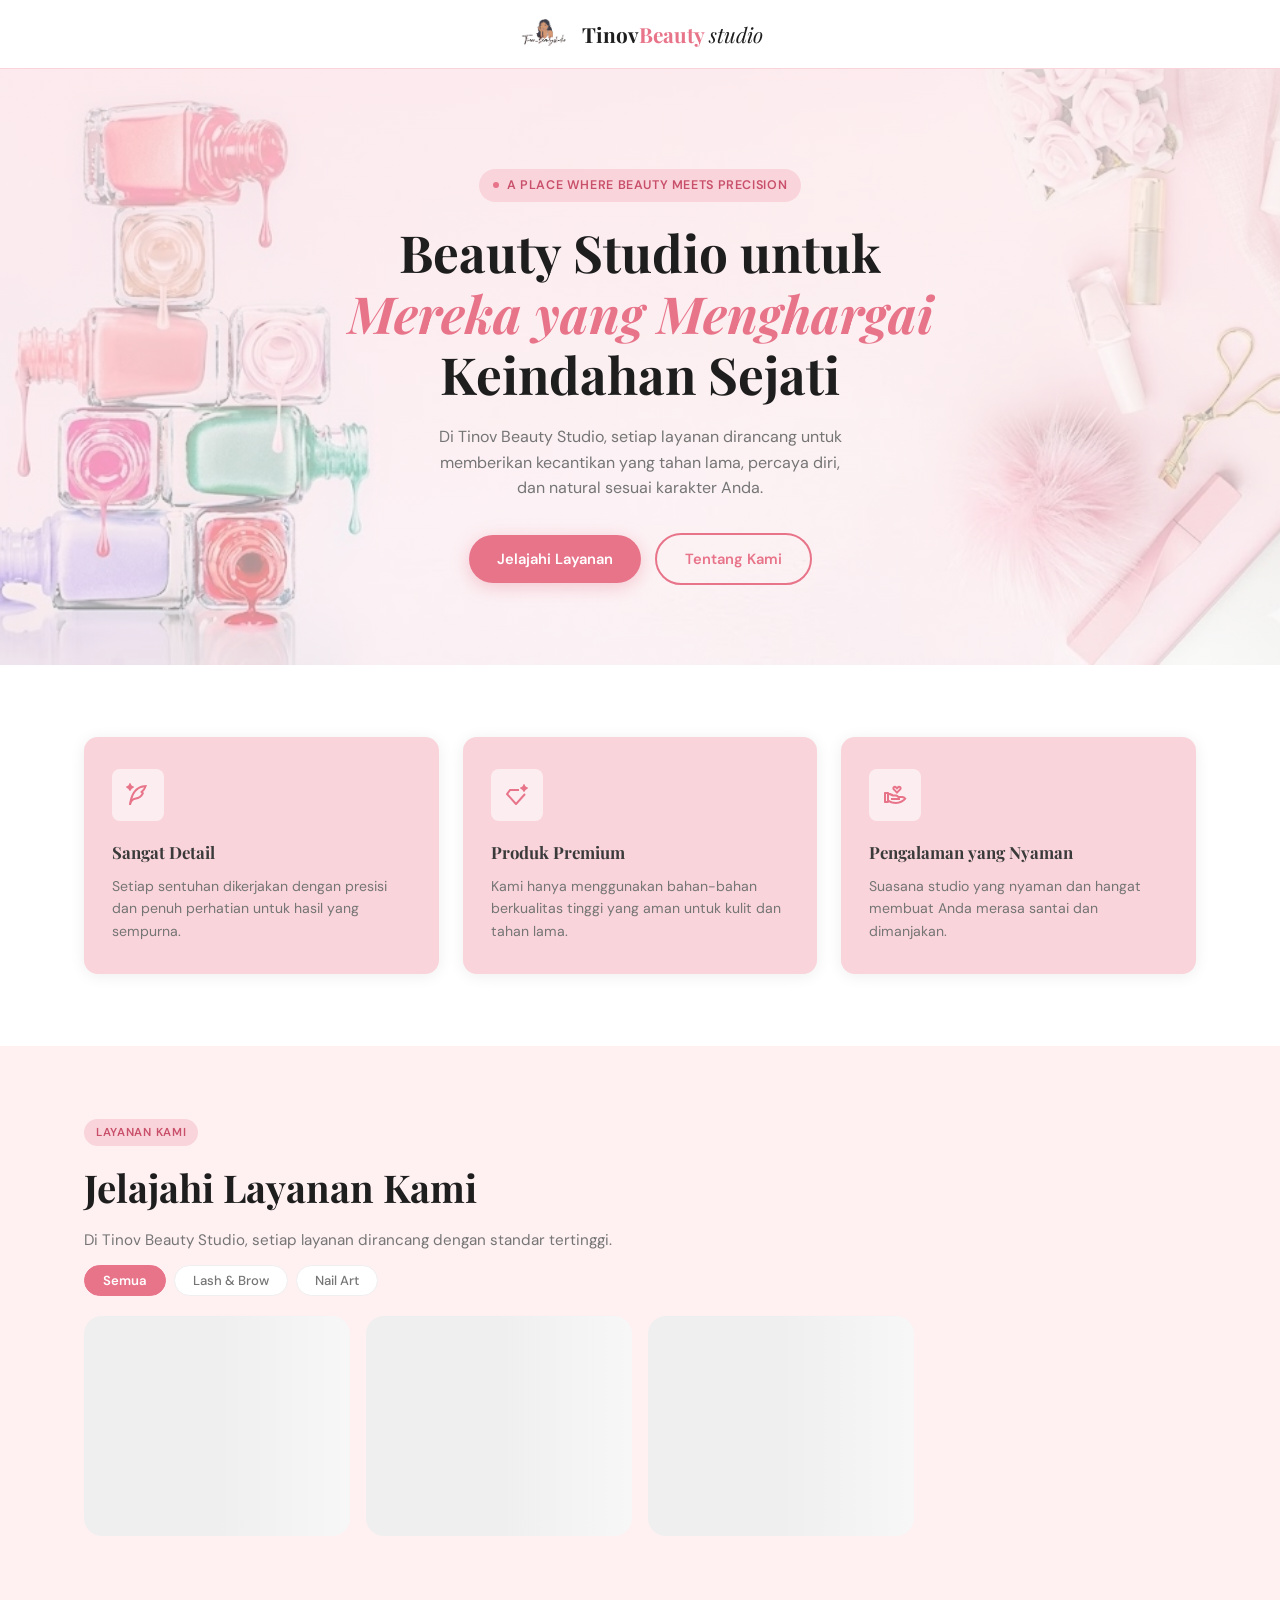
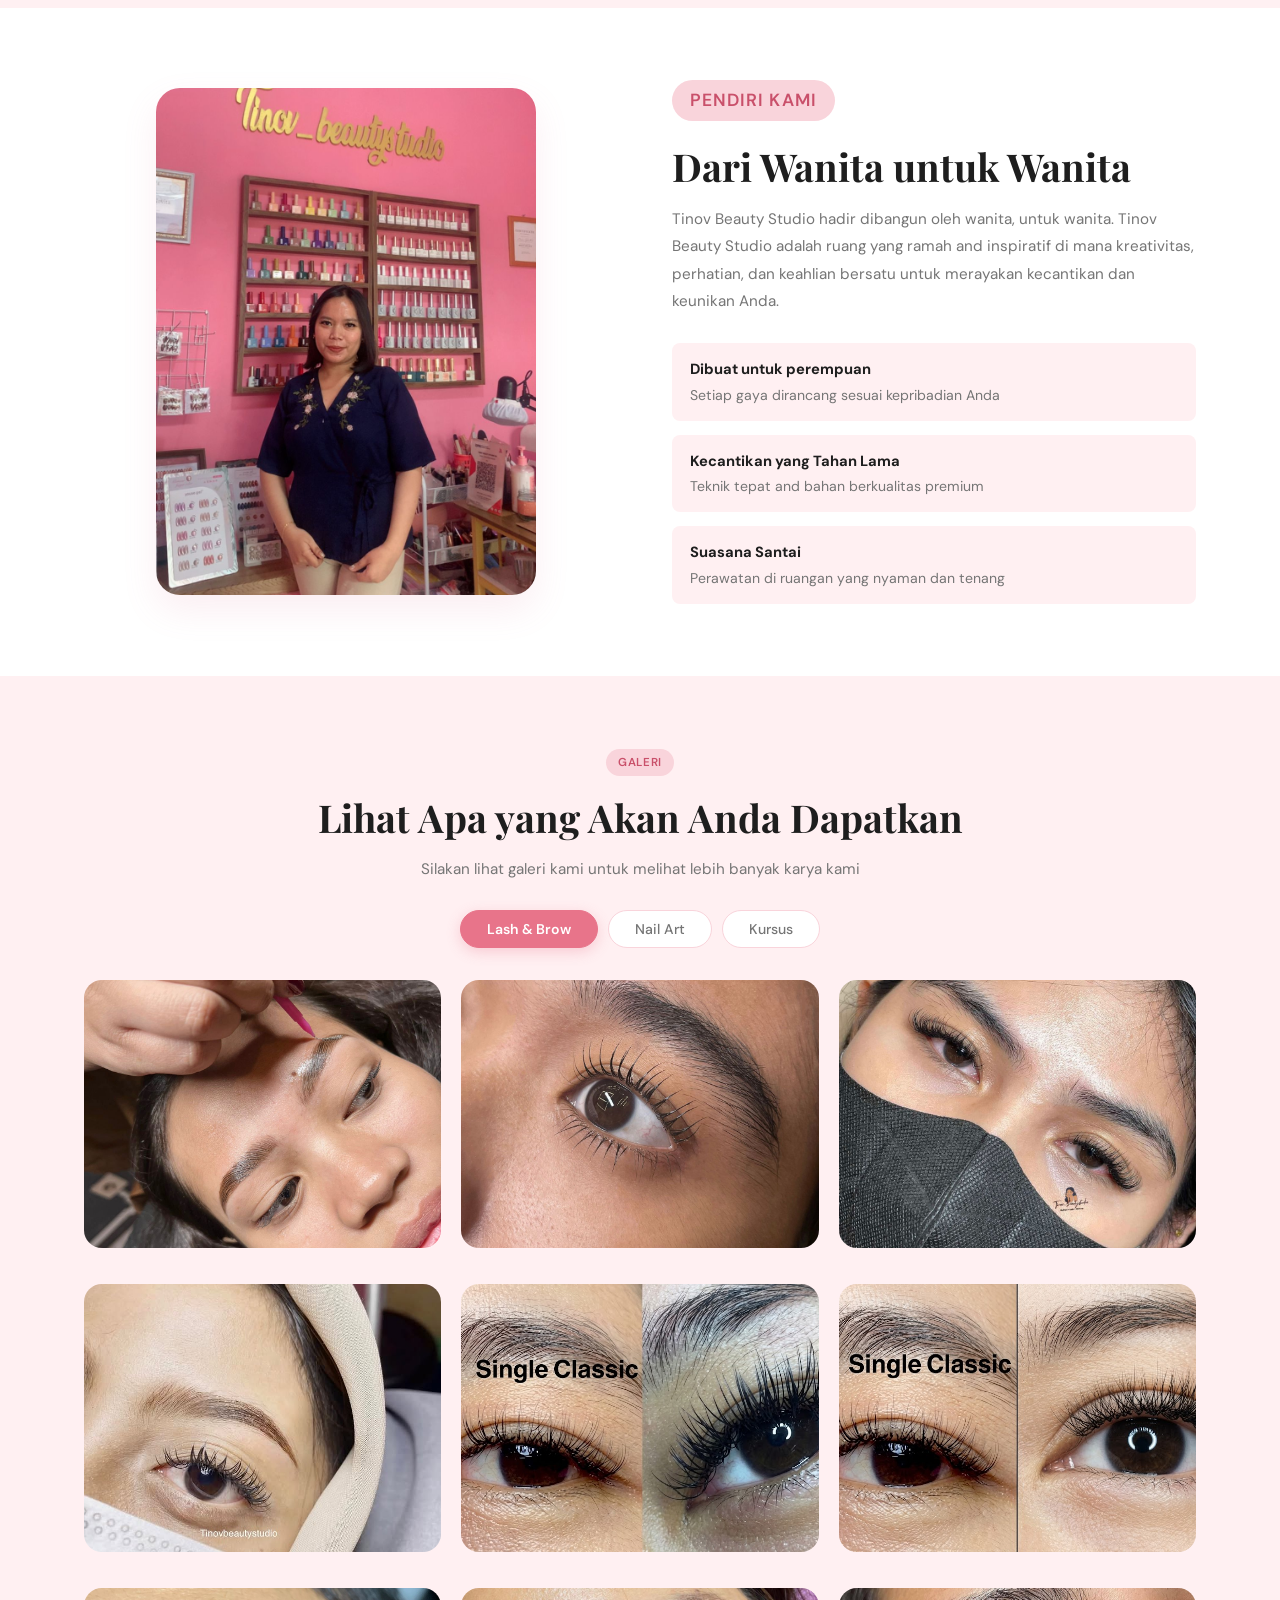
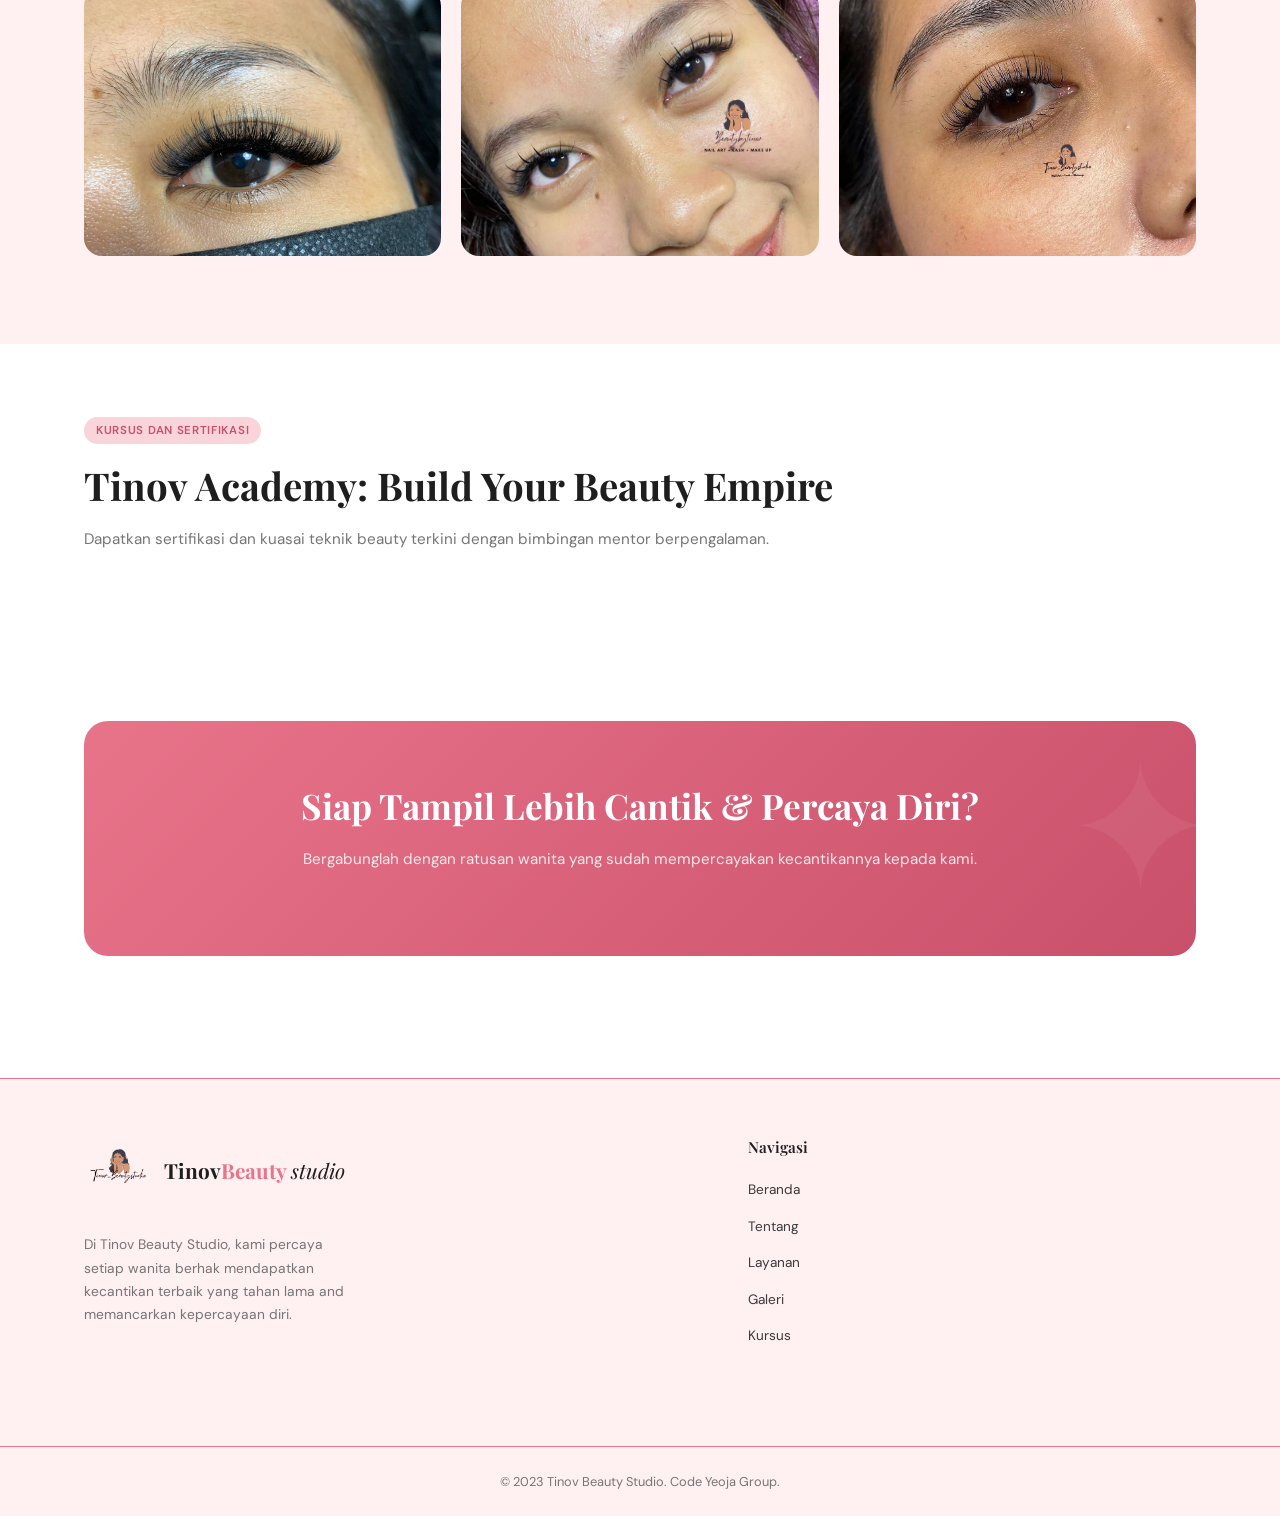
==== tinov-beauty-v2/index.html @ 11a73f13 "Add files via upload" ====
<!DOCTYPE html>
<html lang="id">
<head>
  <meta charset="UTF-8"/>
  <meta name="viewport" content="width=device-width, initial-scale=1.0"/>
  <title>Tinov Beauty Studio – Salon &amp; Beauty Catalog</title>
  <meta name="description" content="Tinov Beauty Studio – layanan lash, brow, nail art premium."/>
  <link rel="icon" href="data:image/svg+xml,<svg xmlns='http://www.w3.org/2000/svg' viewBox='0 0 100 100'><text y='.9em' font-size='90'>💄</text></svg>"/>
  <link rel="preconnect" href="https://fonts.googleapis.com"/>
  <link rel="preconnect" href="https://fonts.gstatic.com" crossorigin"/>
  <link href="https://fonts.googleapis.com/css2?family=Playfair+Display:ital,wght@0,400;0,600;0,700;1,400&family=DM+Sans:wght@300;400;500;600&display=swap" rel="stylesheet"/>
  <style>
/* ============================================================
   style.css - Tinov Beauty Studio
   ============================================================ */

:root {
  --pink-primary: #E8748A;
  --pink-light:   #F9D4DB;
  --pink-soft:    #FFF0F2;
  --pink-deep:    #C9506A;
  --white:        #FFFFFF;
  --gray-100:     #F7F7F7;
  --gray-200:     #EFEFEF;
  --gray-400:     #BDBDBD;
  --gray-600:     #757575;
  --gray-800:     #3A3A3A;
  --dark:         #1E1E1E;
  --font-display: 'Playfair Display', Georgia, serif;
  --font-body:    'DM Sans', sans-serif;
  --radius-sm:    8px;
  --radius-md:    14px;
  --radius-lg:    24px;
  --shadow-card:  0 2px 16px rgba(0,0,0,0.07);
  --shadow-hover: 0 8px 32px rgba(232, 116, 138, 0.22);
  --transition:   0.28s cubic-bezier(.4,0,.2,1);
}

*, *::before, *::after { box-sizing: border-box; margin: 0; padding: 0; }
html { scroll-behavior: smooth; }
body {
  font-family: var(--font-body);
  background: var(--white);
  color: var(--gray-800);
  line-height: 1.65;
  -webkit-font-smoothing: antialiased;
}
img { max-width: 100%; display: block; object-fit: cover; }
a   { text-decoration: none; color: inherit; }
ul  { list-style: none; }

/* ── Utility ── */
.container {
  max-width: 1160px;
  margin: 0 auto;
  padding: 0 24px;
}
.section-title {
  font-family: var(--font-display);
  font-size: clamp(1.6rem, 3vw, 2.4rem);
  font-weight: 700;
  color: var(--dark);
  margin-bottom: 8px;
}
.section-sub {
  color: var(--gray-600);
  font-size: .95rem;
  margin-bottom: 40px;
  max-width: 540px;
}
.badge {
  display: inline-block;
  background: var(--pink-light);
  color: var(--pink-deep);
  font-size: .72rem;
  font-weight: 600;
  letter-spacing: .06em;
  text-transform: uppercase;
  padding: 4px 12px;
  border-radius: 100px;
  margin-bottom: 10px;
}

/* ── Buttons ── */
.btn {
  display: inline-flex;
  align-items: center;
  gap: 8px;
  padding: 12px 28px;
  border-radius: 100px;
  font-family: var(--font-body);
  font-size: .92rem;
  font-weight: 600;
  cursor: pointer;
  border: none;
  transition: var(--transition);
  white-space: nowrap;
}
.btn-primary {
  background: var(--pink-primary);
  color: var(--white);
  box-shadow: 0 4px 18px rgba(232,116,138,.35);
}
.btn-primary:hover {
  background: var(--pink-deep);
  transform: translateY(-2px);
  box-shadow: 0 8px 28px rgba(232,116,138,.45);
}
.btn-outline {
  background: transparent;
  color: var(--pink-primary);
  border: 2px solid var(--pink-primary);
}
.btn-outline:hover { background: var(--pink-soft); transform: translateY(-2px); }
.btn-sm   { padding: 8px 20px; font-size: .82rem; }
.btn-full { width: 100%; justify-content: center; }

/* ── Navbar ── */
.navbar {
  position: sticky;
  top: 0;
  z-index: 1000;
  background: rgba(255,255,255,.95);
  backdrop-filter: blur(12px);
  -webkit-backdrop-filter: blur(12px);
  border-bottom: 1px solid var(--pink-light);
}
.navbar-inner {
  display: flex;
  align-items: center;
  justify-content: center; /* logo di tengah */
  height: 68px;
}
.nav-logo {
  display: flex;
  align-items: center;
  gap: 10px;
}
.nav-logo-mark {
  width: 38px;
  height: 38px;
  background: linear-gradient(135deg, var(--pink-primary), var(--pink-deep));
  border-radius: 10px;
  display: grid;
  place-items: center;
  color: white;
  font-size: 1.1rem;
}
.nav-logo-text {
  font-family: var(--font-display);
  font-size: 1.15rem;
  font-weight: 700;
  color: var(--dark);
}
.nav-logo-text span { color: var(--pink-primary); }
.nav-logo-text em {
  font-family: var(--font-display);
  font-style: italic;
  font-weight: 400;
  color: var(--dark);
  text-transform: lowercase;
  margin-left: 4px;
}

/* Semua elemen nav lain disembunyikan */
.nav-links,
.nav-right,
.burger,
.nav-drawer { display: none !important; }

/* ── Hero ── */
.hero {
  background: linear-gradient(rgba(255, 240, 242, 0.75), rgba(255, 255, 255, 0.55)), url('assets/hero-bg.png') no-repeat center center;
  background-size: cover;
  padding: 100px 0 80px;
  position: relative;
  overflow: hidden;
}
.hero::before {
  display: none !important;
}
.hero-inner {
  display: flex;
  justify-content: center;
  align-items: center;
  text-align: center;
}
.hero-content {
  text-align: center;
  max-width: 780px;
  margin: 0 auto;
  display: flex;
  flex-direction: column;
  align-items: center;
}
.hero-desc { 
  color: var(--gray-600); 
  font-size: 1.05rem; 
  margin-bottom: 36px; 
  max-width: 620px;
  text-align: center;
  line-height: 1.6;
}
.hero-cta { 
  display: flex; 
  gap: 16px; 
  flex-wrap: wrap; 
  justify-content: center;
  align-items: center;
  width: 100%;
}
.hero-eyebrow {
  display: inline-flex;
  align-items: center;
  gap: 8px;
  background: var(--pink-light);
  color: var(--pink-deep);
  padding: 6px 14px;
  border-radius: 100px;
  font-size: .78rem;
  font-weight: 600;
  letter-spacing: .05em;
  text-transform: uppercase;
  margin-bottom: 20px;
}
.hero-eyebrow span {
  display: inline-block;
  width: 6px; height: 6px;
  background: var(--pink-primary);
  border-radius: 50%;
}
.hero-title {
  font-family: var(--font-display);
  font-size: clamp(2rem, 4.5vw, 3.2rem);
  line-height: 1.2;
  font-weight: 700;
  color: var(--dark);
  margin-bottom: 18px;
}
.hero-title em { font-style: italic; color: var(--pink-primary); }
.hero-desc { color: var(--gray-600); font-size: 1rem; margin-bottom: 32px; max-width: 420px; }
.hero-cta  { display: flex; gap: 14px; flex-wrap: wrap; }

.hero-stats {
  display: flex;
  gap: 28px;
  margin-top: 40px;
  padding-top: 32px;
  border-top: 1px solid var(--pink-light);
}
.stat-item { text-align: center; }
.hero-grid {
  display: grid;
  grid-template-columns: 1fr 1fr;
  grid-template-rows: 180px 180px;
  gap: 12px;
}
.hero-img-card {
  border-radius: var(--radius-md);
  overflow: hidden;
  background: var(--gray-200);
}
.hero-img-card:first-child {
  grid-row: 1 / 3;
  border-radius: var(--radius-lg);
}
.hero-img-card img {
  width: 100%; height: 100%;
  object-fit: cover;
  transition: transform .5s ease;
}
.hero-img-card:hover img { transform: scale(1.04); }

/* ── Sections ── */
.section      { padding: 72px 0; }
.section-alt  { background: var(--gray-100); }
.section-pink { background: var(--pink-soft); }

.section-sub {
  color: var(--gray-600);
  font-size: .95rem;
  margin-bottom: 0px;
  max-width: 540px;
}
/* ── Features ── */
.features-grid {
  display: grid;
  grid-template-columns: repeat(3, 1fr);
  gap: 24px;
}
.feature-card {
  background: var(--pink-light) !important;
  border: none !important;
  border-radius: var(--radius-md);
  padding: 32px 28px;
  box-shadow: var(--shadow-card);
  transition: var(--transition);
  position: relative;
  overflow: hidden;
}
.feature-card::before {
  content: '';
  position: absolute; inset: 0;
  background: transparent !important;
  opacity: 0 !important;
  transition: var(--transition);
}
.feature-card:hover { 
  transform: scale(1.02); 
  box-shadow: var(--shadow-card); 
}
.feature-card:hover::before { opacity: 0 !important; }
.feature-icon {
  width: 52px; height: 52px;
  background: rgba(255, 255, 255, 0.6) !important;
  border-radius: var(--radius-sm);
  display: grid; place-items: center;
  font-size: 1.4rem;
  margin-bottom: 18px;
}
.feature-icon svg {
  display: block;
  width: 24px;
  height: 24px;
}
.feature-title { font-family: var(--font-display); font-size: 1.05rem; font-weight: 700; margin-bottom: 8px; }
.feature-desc  { font-size: .88rem; color: var(--gray-600); line-height: 1.6; }

/* ── Catalog ── */
.catalog-header {
  display: flex;
  align-items: flex-end;
  justify-content: space-between;
  margin-bottom: 12px;
  flex-wrap: wrap;
  gap: 16px;
}

.cat-filter {
  display: flex;
  gap: 8px;
  flex-wrap: wrap;
  margin-top: 0;
  margin-bottom: 20px;
  overflow-x: auto;
  scrollbar-width: none;
}
.cat-filter::-webkit-scrollbar { display: none; }
.cat-btn {
  padding: 6px 18px;
  border-radius: 999px;
  border: 1.5px solid var(--gray-200);
  background: var(--white);
  font-family: var(--font-body);
  font-size: .82rem;
  font-weight: 500;
  color: var(--gray-600);
  cursor: pointer;
  white-space: nowrap;
  transition: var(--transition);
}
.cat-btn:hover  { border-color: var(--pink-primary); color: var(--pink-primary); }
.cat-btn.active { background: var(--pink-primary); border-color: var(--pink-primary); color: var(--white); font-weight: 600; }

.products-grid {
  display: grid;
  grid-template-columns: repeat(auto-fill, minmax(240px, 1fr));
  gap: 16px;
}

/* Skeleton */
.skeleton-card {
  height: 220px;
  border-radius: 18px;
  background-image: linear-gradient(90deg, var(--gray-200) 25%, var(--gray-100) 50%, var(--gray-200) 75%);
  background-size: 200% 100%;
  animation: shimmer 1.4s infinite;
}
@keyframes shimmer {
  0%   { background-position: -200% 0; }
  100% { background-position:  200% 0; }
}

/* ── Service Card (beauty_salon style) ── */
.product-card {
  background: var(--white);
  border-radius: 18px;
  overflow: hidden;
  box-shadow: 0 2px 14px rgba(232,116,138,0.10);
  border: 1.5px solid var(--pink-light);
  display: flex;
  flex-direction: column;
  cursor: pointer;
  transition: var(--transition);
  animation: fadeUp 0.3s ease;
}
@keyframes fadeUp {
  from { opacity: 0; transform: translateY(12px); }
  to   { opacity: 1; transform: translateY(0); }
}
.product-card:hover {
  transform: translateY(-4px);
  box-shadow: 0 8px 28px rgba(232,116,138,0.20);
}

/* Card header – gradient */
.product-card-header {
  background: linear-gradient(160deg, var(--pink-light) 0%, var(--pink-soft) 100%);
  padding: 16px 14px 14px;
  min-height: 88px;
  display: flex;
  flex-direction: column;
  justify-content: flex-end;
}
.product-cat-tag {
  display: inline-block;
  background: var(--white);
  color: var(--dark);
  font-size: .68rem;
  font-weight: 600;
  padding: 3px 10px;
  border-radius: 999px;
  margin-bottom: 7px;
  width: fit-content;
  box-shadow: 0 1px 6px rgba(0,0,0,0.08);
  letter-spacing: .04em;
}
.product-name {
  font-family: var(--font-display);
  font-size: 1.1rem;
  font-weight: 700;
  color: var(--dark);
  line-height: 1.2;
}

/* Card body */
.product-card-body {
  padding: 12px 14px 16px;
  flex: 1;
  display: flex;
  flex-direction: column;
}
.product-desc {
  font-size: .78rem;
  color: var(--gray-600);
  line-height: 1.55;
  flex: 1;
  margin-bottom: 10px;
  display: -webkit-box;
  -webkit-line-clamp: 2;
  line-clamp: 2;
  -webkit-box-orient: vertical;
  overflow: hidden;
}
.product-footer {
  display: flex;
  align-items: center;
  justify-content: space-between;
  margin-top: 4px;
}
.product-price {
  font-family: var(--font-display);
  font-size: 1.25rem;
  font-weight: 700;
  color: var(--pink-deep);
}
.product-btn {
  width: 32px; height: 32px;
  border-radius: 8px;
  background: var(--pink-soft);
  border: 1.5px solid var(--pink-light);
  color: var(--pink-primary);
  font-size: .9rem;
  cursor: pointer;
  display: grid; place-items: center;
  transition: var(--transition);
}
.product-btn:hover { background: var(--pink-primary); color: var(--white); border-color: var(--pink-primary); }

/* Placeholder icon (no image) */
.product-img-placeholder {
  display: none; /* no longer used in new card style */
}

/* Empty state */
.empty-state { grid-column: 1/-1; text-align: center; padding: 60px 20px; }
.empty-icon  { font-size: 3rem; margin-bottom: 16px; }
.empty-title { font-family: var(--font-display); font-size: 1.3rem; margin-bottom: 8px; }
.empty-desc  { color: var(--gray-600); font-size: .9rem; }

/* ── About ── */
.about-strip {
  display: grid;
  grid-template-columns: 1fr 1fr;
  gap: 64px;
  align-items: center;
}
.about-img-mosaic {
  display: grid;
  grid-template-columns: repeat(2, 1fr);
  gap: 12px;
}
.about-img-box {
  border-radius: var(--radius-md);
  overflow: hidden;
  background: var(--gray-200);
  height: 200px;
}
.about-img-box:first-child { grid-column: 1/3; height: 240px; border-radius: var(--radius-lg); }
.about-values { margin-top: 28px; display: flex; flex-direction: column; gap: 14px; }
.about-val {
  display: flex;
  align-items: center;
  gap: 14px;
  padding: 14px 18px;
  background: var(--pink-soft);
  border-radius: var(--radius-sm);
}
.about-val-icon { font-size: 1.3rem; }
.about-val-text { font-size: .88rem; color: var(--gray-600); }
.about-val-text strong { display: block; color: var(--dark); font-size: .92rem; margin-bottom: 2px; }

/* ── Gallery ── */
.gallery-grid { columns: 3; gap: 16px; }
.gallery-item {
  break-inside: avoid;
  margin-bottom: 16px;
  border-radius: var(--radius-md);
  overflow: hidden;
  cursor: pointer;
}
.gallery-item img { width: 100%; display: block; transition: transform .4s ease; }
.gallery-item:hover img { transform: scale(1.04); }

/* ── CTA Banner ── */
.cta-banner {
  background: linear-gradient(135deg, var(--pink-primary) 0%, var(--pink-deep) 100%);
  border-radius: var(--radius-lg);
  padding: 56px 48px;
  text-align: center;
  color: var(--white);
  position: relative;
  overflow: hidden;
}
.cta-banner::before {
  content: '✦';
  position: absolute;
  font-size: 180px;
  color: rgba(255,255,255,.06);
  right: -20px; top: -40px;
  pointer-events: none;
}
.cta-banner h2 { font-family: var(--font-display); font-size: clamp(1.5rem,3vw,2.2rem); margin-bottom: 12px; }
.cta-banner p  { font-size: .95rem; opacity: .85; margin-bottom: 28px; }
.cta-banner .btn-primary {
  background: var(--white);
  color: var(--pink-primary);
  box-shadow: 0 4px 20px rgba(0,0,0,.15);
}
.cta-banner .btn-primary:hover { transform: translateY(-2px); }

/* ── Footer ── */
.footer-bottom {
  border-top: 1px solid var(--pink-light);
  padding: 24px 0;
  width: 100%;
}
.footer-bottom-inner {
  display: flex;
  justify-content: space-between;
  align-items: center;
  font-size: .8rem;
  color: var(--gray-600);
}

@media (max-width: 768px) {
  .footer-bottom-inner {
    flex-direction: column;
    gap: 8px;
    text-align: center;
  }
}

.footer-grid {
  display: grid;
  grid-template-columns: 2fr 1fr 1fr;
  gap: 40px;
  margin-bottom: 48px;
}

.footer-brand .nav-logo-text { 
  color: var(--dark); 
  font-size: 1.2rem; 
}
.footer-brand .nav-logo-text em {
  font-family: var(--font-display);
  font-style: italic;
  font-weight: 400;
  color: var(--dark);
  text-transform: lowercase;
  margin-left: 4px;
}

.footer-desc { 
  font-size: .86rem; 
  line-height: 1.7; 
  margin-top: 14px; 
  max-width: 260px; 
  color: var(--gray-600);
}

.footer-col h4 {
  font-family: var(--font-display);
  font-size: .95rem;
  font-weight: 600;
  color: var(--dark);
  margin-bottom: 16px;
}

.footer-col li { margin-bottom: 10px; }

.footer-col a { 
  font-size: .85rem; 
  color: var(--gray-800);
  transition: var(--transition); 
}
.footer-col a:hover { 
  color: var(--pink-primary);
}

.footer-bottom {
  border-top: 1px solid var(--pink-light);
  padding-top: 24px;
  padding-bottom: 24px;
  display: flex;
  justify-content: center;
  font-size: .8rem;
  color: var(--gray-600);
  width: 100%;
}

/* ── Modal ── */
.modal-overlay {
  position: fixed;
  inset: 0;
  background: rgba(0,0,0,.55);
  backdrop-filter: blur(6px);
  z-index: 2000;
  display: flex;               
  align-items: center;         
  justify-content: center;     
  padding: 20px;
  opacity: 0;
  pointer-events: none;
  transition: opacity .25s;
}
.modal-overlay.open { opacity: 1; pointer-events: all; }

/* PERBAIKAN UTAMA: Membuat modal responsif & menambahkan fitur scroll jika isi deskripsi sangat panjang */
.modal {
  background: var(--white);
  border-radius: var(--radius-lg);
  width: 100%;
  max-width: 500px;
  box-shadow: 0 24px 80px rgba(0,0,0,.2);
  transform: scale(.96) translateY(10px);
  transition: transform .28s cubic-bezier(.4,0,.2,1), opacity .25s;
  opacity: 0;
  overflow: hidden;
  max-height: 90vh;            /* Membatasi tinggi maksimal modal agar tidak melebihi tinggi layar (90% layar) */
  display: flex;               /* Mengubah layout modal menjadi flexbox container */
  flex-direction: column;      /* Menyusun header, body, dan footer secara vertikal */
}

.modal-overlay.open .modal { transform: scale(1) translateY(0); opacity: 1; }
.modal-header {
  padding: 24px 28px 16px;     /* Menyesuaikan padding bawah agar jarak konsisten */
  display: flex;
  align-items: center;
  justify-content: space-between;
  border-bottom: 1px solid var(--pink-soft); /* Ditambahkan pembatas tipis agar rapi saat konten di-scroll */
  flex-shrink: 0;              /* Memastikan bagian header tidak ikut menyusut/mengecil */
}
.modal-title { font-family: var(--font-display); font-size: 1.25rem; font-weight: 700; }
.modal-close {
  width: 32px; height: 32px;
  border-radius: 50%;
  border: none;
  background: var(--gray-100);
  cursor: pointer;
  font-size: 1rem;
  display: grid; place-items: center;
  transition: var(--transition);
}
.modal-close:hover { background: var(--gray-200); }

/* PERBAIKAN UTAMA: Container isi modal yang bisa di-scroll */
.modal-body { 
  padding: 24px 28px 28px; 
  overflow-y: auto;            /* Mengaktifkan fungsi scroll vertikal otomatis jika konten melewati batas tinggi maksimal */
  flex-grow: 1;                /* Membiarkan body modal mengambil ruang yang tersedia secara dinamis */
}

/* Format Text Deskripsi Modal */
#modalProductDesc {
  white-space: pre-line;   /* Membaca line-breaks / enter dari admin panel */
  word-break: break-word;  /* Mencegah tulisan keluar dari modal */
  text-align: left;        /* Membuat susunan poin-poin teks rapi di kiri */
}

/* ── Toast ── */
.toast-container {
  position: fixed;
  bottom: 24px; right: 24px;
  z-index: 9999;
  display: flex;
  flex-direction: column;
  gap: 10px;
}
.toast {
  display: flex;
  align-items: center;
  gap: 12px;
  background: var(--dark);
  color: var(--white);
  padding: 14px 20px;
  border-radius: var(--radius-md);
  font-size: .88rem;
  box-shadow: 0 8px 32px rgba(0,0,0,.2);
  animation: toastIn .3s ease;
  min-width: 260px;
}
.toast.success { border-left: 4px solid #22c55e; }
.toast.error   { border-left: 4px solid #ef4444; }
@keyframes toastIn {
  from { transform: translateX(40px); opacity: 0; }
  to   { transform: translateX(0);    opacity: 1; }
}

/* ── Responsive ── */
@media (max-width: 1024px) {
  .footer-grid { grid-template-columns: 1fr 1fr; }
  .hero-inner  { grid-template-columns: 1fr; gap: 40px; }
  .hero-visual { max-width: 440px; }
  .hero-grid   { grid-template-rows: 160px 160px; }
}
@media (max-width: 768px) {
  .features-grid { grid-template-columns: 1fr; }
  .about-strip   { grid-template-columns: 1fr; }
  .gallery-grid  { columns: 2; }
  .footer-grid   { grid-template-columns: 1fr; gap: 24px; }
  .cta-banner    { padding: 36px 24px; }
  .hero-stats    { flex-wrap: wrap; gap: 16px; }
}
@media (max-width: 480px) {
  .gallery-grid  { columns: 1; }
  .products-grid { grid-template-columns: 1fr; }
  .hero-grid     { grid-template-columns: 1fr; grid-template-rows: auto; }
  .hero-img-card:first-child { grid-column: 1; grid-row: 1; height: 220px; }
}

/* Penyelarasan letak teks copyright ke tengah */
section[style*="background: #FFF0F2"] .container {
  justify-content: center !important;  
  text-align: center !important;       
}

/* ── Gallery Tabs ── */
.gallery-tab {
  padding: 9px 26px;
  border-radius: 999px;
  border: 1.5px solid var(--pink-light);
  background: var(--white);
  font-family: var(--font-body);
  font-size: .88rem;
  font-weight: 500;
  color: var(--gray-600);
  cursor: pointer;
  transition: var(--transition);
  white-space: nowrap;
}
.gallery-tab:hover { border-color: var(--pink-primary); color: var(--pink-primary); }
.gallery-tab.active {
  background: var(--pink-primary);
  border-color: var(--pink-primary);
  color: var(--white);
  font-weight: 600;
  box-shadow: 0 4px 14px rgba(232,116,138,.30);
}
.gallery-panel { animation: fadeUp .3s ease; }
.gallery-item img { transition: transform .4s ease; }
.gallery-item:hover img { transform: scale(1.04); }
  </style>
</head>
<body>

<div class="toast-container" id="toastContainer"></div>

<nav class="navbar">
  <div class="container navbar-inner">
    <a class="nav-logo" href="index.html">
      <img src="assets/Logo.png" alt="Tinov Beauty Logo" style="height: 55px; width: auto; object-fit: contain; transform: translateY(5px);">
      <div class="nav-logo-text" style="font-size: 1.3rem;">Tinov<span style="color: var(--pink-primary);">Beauty</span><em>Studio</em></div>
    </a>
  </div>
</nav>

<section class="hero" id="beranda">
  <div class="container hero-inner">
    <div class="hero-content">
      <div class="hero-eyebrow"><span></span>A Place Where Beauty Meets Precision</div>
      <h1 class="hero-title">
        Beauty Studio untuk<br/>
        <em>Mereka yang Menghargai</em><br/>
        Keindahan Sejati
      </h1>
      <p class="hero-desc">Di Tinov Beauty Studio, setiap layanan dirancang untuk memberikan kecantikan yang tahan lama, percaya diri, dan natural sesuai karakter Anda.</p>
      <div class="hero-cta">
        <a href="#layanan" class="btn btn-primary">Jelajahi Layanan</a>
        <a href="#tentang" class="btn btn-outline">Tentang Kami</a>
      </div>
    </div>
  </div>
</section>

<section class="section">
  <div class="container">
    <div class="features-grid">
      <div class="feature-card">
        <div class="feature-icon" style="color: var(--pink-primary);">
          <svg xmlns="http://www.w3.org/2000/svg" viewBox="0 0 24 24" fill="currentColor"><path d="M4.7134 7.12811L4.46682 7.69379C4.28637 8.10792 3.71357 8.10792 3.53312 7.69379L3.28656 7.12811C2.84706 6.11947 2.05545 5.31641 1.06767 4.87708L0.308047 4.53922C-0.102682 4.35653 -0.102682 3.75881 0.308047 3.57612L1.0252 3.25714C2.03838 2.80651 2.84417 1.97373 3.27612 0.930828L3.52932 0.319534C3.70578 -0.106511 4.29417 -0.106511 4.47063 0.319534L4.72382 0.930828C5.15577 1.97373 5.96158 2.80651 6.9748 3.25714L7.69188 3.57612C8.10271 3.75881 8.10271 4.35653 7.69188 4.53922L6.93228 4.87708C5.94451 5.31641 5.15288 6.11947 4.7134 7.12811ZM6.33421 15.8154C6.51032 15.233 6.7072 14.6562 6.93912 14.0327C8.99484 8.50636 12.4197 5.08172 18.0129 4.21479C17.5 5.35838 17.0151 6.15301 16.5858 6.58237C16.2521 6.91603 15.9185 7.24993 15.5848 7.58407L14.1721 8.99878L15.6279 10.4535C14.4976 12.5384 12.2652 14.1979 9.75193 14.512C8.43544 14.6766 7.29345 15.1188 6.33421 15.8154ZM18 9.99658L17 8.99728C17.3331 8.66372 17.6662 8.33039 18.0027 7.99391C19.0018 6.99303 20.0009 4.99392 21 1.99658C6.31105 1.99658 4.08854 15.422 3.06361 21.6132C3.0419 21.7443 3.02074 21.8722 3 21.9966H4.99824C5.66421 18.6635 7.33146 16.8301 10 16.4966C14 15.9966 17 12.9966 18 9.99658Z"></path></svg>
        </div>
        <div class="feature-title">Sangat Detail</div>
        <div class="feature-desc">Setiap sentuhan dikerjakan dengan presisi dan penuh perhatian untuk hasil yang sempurna.</div>
      </div>
      <div class="feature-card">
        <div class="feature-icon" style="color: var(--pink-primary);">
          <svg xmlns="http://www.w3.org/2000/svg" viewBox="0 0 24 24" fill="currentColor"><path d="M19.4668 8.69379L19.7134 8.12811C20.1529 7.11947 20.9445 6.31641 21.9323 5.87708L22.6919 5.53902C23.1027 5.35653 23.1027 4.75881 22.6919 4.57612L21.9748 4.25714C20.9616 3.80651 20.1558 2.97373 19.7238 1.93083L19.4706 1.31953C19.2942 0.893489 18.7058 0.893489 18.5293 1.31953L18.2761 1.93083C17.8442 2.97373 17.0384 3.80651 16.0252 4.25714L15.3081 4.57612C14.8973 4.75881 14.8973 5.35653 15.3081 5.53902L16.0677 5.87708C17.0555 6.31641 17.8471 7.11947 18.2866 8.12811L18.5331 8.69339C18.7136 9.10792 18.2864 9.10792 19.4668 8.69379ZM5 6C4.68525 6 4.38886 6.14819 4.2 6.4L1.2 10.4C0.913337 10.7822 0.937093 11.3138 1.25671 11.669L10.2567 21.669C10.4464 21.8797 10.7165 22 11 22C11.2835 22 11.5537 21.8797 11.7433 21.669L20.7433 11.669L19.2567 10.331L11 19.5052L3.29335 10.9422L5.5 8H14V6H5Z"></path></svg>
        </div>
        <div class="feature-title">Produk Premium</div>
        <div class="feature-desc">Kami hanya menggunakan bahan-bahan berkualitas tinggi yang aman untuk kulit dan tahan lama.</div>
      </div>
      <div class="feature-card">
        <div class="feature-icon" style="color: var(--pink-primary);">
          <svg xmlns="http://www.w3.org/2000/svg" viewBox="0 0 24 24" fill="currentColor"><path d="M5.00488 9.00268C5.55717 9.00268 6.00488 9.45039 6.00488 10.0027C7.63965 10.0027 9.14352 10.5631 10.3349 11.5022L12.5049 11.5027C13.837 11.5027 15.0339 12.0815 15.8579 13.0014L19.0049 13.0027C20.9972 13.0027 22.7173 14.1679 23.521 15.8541C21.1562 18.9747 17.3268 21.0027 13.0049 21.0027C10.2142 21.0027 7.85466 20.3994 5.944 19.3447C5.80557 19.7283 5.43727 20.0027 5.00488 20.0027H2.00488C1.4526 20.0027 1.00488 19.555 1.00488 19.0027V10.0027C1.00488 9.45039 1.4526 9.00268 2.00488 9.00268H5.00488ZM6.00589 12.0027L6.00488 17.0238L6.05024 17.0572C7.84406 18.3176 10.183 19.0027 13.0049 19.0027C16.0089 19.0027 18.8035 17.847 20.84 15.8732L20.9729 15.7397L20.8537 15.6393C20.3897 15.2763 19.8205 15.051 19.2099 15.0096L19.0049 15.0027L16.8932 15.0017C16.9663 15.3236 17.0049 15.6586 17.0049 16.0027V17.0027H8.00488V15.0027L14.7949 15.0017L14.7605 14.9232C14.38 14.1296 13.593 13.568 12.6693 13.508L12.5049 13.5027L9.57547 13.5027L6.00589 12.0027ZM4.00488 11.0027H3.00488V18.0027H4.00488V11.0027ZM13.6513 3.57806L14.0046 3.93183L14.3584 3.57806C15.3347 2.60175 16.9177 2.60175 17.894 3.57806C18.8703 4.55437 18.8703 6.13728 17.894 7.11359L14.0049 11.0027L10.1158 7.11359C9.13948 6.13728 9.13948 4.55437 10.1158 3.57806C11.0921 2.60175 12.675 2.60175 13.6513 3.57806ZM11.53 4.99227C11.3564 5.16584 11.3372 5.43526 11.4714 5.62938L11.5289 5.69831L14.0039 8.17368L16.4798 5.69938C16.6533 5.52581 16.6726 5.25639 16.5376 5.06152L16.4798 4.99227C16.3062 4.81871 16.0368 4.79942 15.8417 4.93457L15.7724 4.99249L14.0033 6.76111L12.236 4.9912L12.1679 4.93442C11.973 4.79942 11.7036 4.81871 11.53 4.99227Z"></path></svg>
        </div>
        <div class="feature-title">Pengalaman yang Nyaman</div>
        <div class="feature-desc">Suasana studio yang nyaman dan hangat membuat Anda merasa santai dan dimanjakan.</div>
      </div>
    </div>
  </div>
</section>

<section class="section section-pink" id="layanan">
  <div class="container">
    <div class="catalog-header">
      <div>
        <div class="badge">Layanan Kami</div>
        <h2 class="section-title">Jelajahi Layanan Kami</h2>
        <p class="section-sub">Di Tinov Beauty Studio, setiap layanan dirancang dengan standar tertinggi.</p>
      </div>
    </div>
    <div class="cat-filter" id="catFilter">
      <button class="cat-btn active" data-cat="all">Semua</button>
      <button class="cat-btn" data-cat="Lash &amp; Brow">Lash &amp; Brow</button>
      <button class="cat-btn" data-cat="Nail Art">Nail Art</button>
    </div>
    <div class="products-grid" id="productsGrid">
      <div class="skeleton-card"></div>
      <div class="skeleton-card"></div>
      <div class="skeleton-card"></div>
    </div>
  </div>
</section>

<section class="section" id="tentang">
  <div class="container">
    <div class="about-strip">
      
<div class="about-img-mosaic" style="display: block; width: 100%; max-width: 380px; margin: 0 auto;">
        <img src="assets/owner.png" alt="Owner Tinov Beauty Studio" style="
          width: 100%; 
          height: auto; 
          aspect-ratio: 3 / 4; 
          object-fit: cover; 
          object-position: center 90%;
          border-radius: 24px; 
          box-shadow: 0 15px 35px rgba(219, 112, 147, 0.12);
        ">
      </div>

      <div class="about-text">
        <div class="badge" style="font-size: 1.1rem !important; padding: 6px 18px; margin-bottom: 14px;">Pendiri Kami</div>
        <h2 class="section-title">Dari Wanita untuk Wanita</h2>
        <p style="color:var(--gray-600);font-size:.95rem;line-height:1.8;margin-bottom:20px;">
          Tinov Beauty Studio hadir dibangun oleh wanita, untuk wanita. Tinov Beauty Studio adalah ruang yang ramah and inspiratif di mana kreativitas, perhatian, dan keahlian bersatu untuk merayakan kecantikan dan keunikan Anda.
        </p>        
        <div class="about-values">
          <div class="about-val">
            <div class="about-val-text"><strong>Dibuat untuk perempuan</strong>Setiap gaya dirancang sesuai kepribadian Anda</div>
          </div>
          <div class="about-val">
            <div class="about-val-text"><strong>Kecantikan yang Tahan Lama</strong>Teknik tepat and bahan berkualitas premium</div>
          </div>
          <div class="about-val">
            <div class="about-val-text"><strong>Suasana Santai</strong>Perawatan di ruangan yang nyaman dan tenang</div>
          </div>
        </div>
      </div>
    </div>
  </div>
</section>

<section class="section section-pink" id="galeri">
  <div class="container">
    <div style="text-align:center;margin-bottom:12px;">
      <div class="badge">Galeri</div>
      <h2 class="section-title">Lihat Apa yang Akan Anda Dapatkan</h2>
      <p class="section-sub" style="margin: 8px auto 28px; text-align:center; max-width:460px;">Silakan lihat galeri kami untuk melihat lebih banyak karya kami</p>
    </div>

    <div style="display:flex; justify-content:center; gap:10px; margin-bottom:32px; flex-wrap:wrap;">
      <button class="gallery-tab active" data-tab="lash" onclick="switchGallery(this, 'lash')">Lash &amp; Brow</button>
      <button class="gallery-tab" data-tab="nail" onclick="switchGallery(this, 'nail')">Nail Art</button>
      <button class="gallery-tab" data-tab="kursus" onclick="switchGallery(this, 'kursus')">Kursus</button>
    </div>

    <div class="gallery-panel" id="gallery-lash" style="display:grid; grid-template-columns:repeat(3,1fr); gap:20px;">
      <div class="gallery-item" style="overflow:hidden;border-radius:18px;">
        <img src="assets/lash&brow 1.png" alt="Lash & Brow 1" style="width:100%;height:auto;aspect-ratio:4/3;object-fit:cover;display:block;">
      </div>
      <div class="gallery-item" style="overflow:hidden;border-radius:18px;">
        <img src="assets/lash&brow 2.png" alt="Lash & Brow 2" style="width:100%;height:auto;aspect-ratio:4/3;object-fit:cover;display:block;">
      </div>
      <div class="gallery-item" style="overflow:hidden;border-radius:18px;">
        <img src="assets/lash&brow 3.png" alt="Lash & Brow 3" style="width:100%;height:auto;aspect-ratio:4/3;object-fit:cover;display:block;">
      </div>
      <div class="gallery-item" style="overflow:hidden;border-radius:18px;">
        <img src="assets/lash&brow 4.png" alt="Lash & Brow 4" style="width:100%;height:auto;aspect-ratio:4/3;object-fit:cover;display:block;">
      </div>
      <div class="gallery-item" style="overflow:hidden;border-radius:18px;">
        <img src="assets/lash&brow 5.png" alt="Lash & Brow 5" style="width:100%;height:auto;aspect-ratio:4/3;object-fit:cover;display:block;">
      </div>
      <div class="gallery-item" style="overflow:hidden;border-radius:18px;">
        <img src="assets/lash&brow 6.png" alt="Lash & Brow 6" style="width:100%;height:auto;aspect-ratio:4/3;object-fit:cover;display:block;">
      </div>
      <div class="gallery-item" style="overflow:hidden;border-radius:18px;">
        <img src="assets/lash&brow 7.jpg" alt="Lash & Brow 6" style="width:100%;height:auto;aspect-ratio:4/3;object-fit:cover;display:block;">
      </div>
      <div class="gallery-item" style="overflow:hidden;border-radius:18px;">
        <img src="assets/lash&brow 8.jpg" alt="Lash & Brow 6" style="width:100%;height:auto;aspect-ratio:4/3;object-fit:cover;display:block;">
      </div>
      <div class="gallery-item" style="overflow:hidden;border-radius:18px;">
        <img src="assets/lash&brow 9.jpg" alt="Lash & Brow 6" style="width:100%;height:auto;aspect-ratio:4/3;object-fit:cover;display:block;">
      </div>
    </div>

    <div class="gallery-panel" id="gallery-nail" style="display:none; grid-template-columns:repeat(3,1fr); gap:20px;">
      <div class="gallery-item" style="overflow:hidden;border-radius:18px;">
        <img src="assets/nail.jpg" alt="Nail Art 1" style="width:100%;height:auto;aspect-ratio:4/3;object-fit:cover;display:block;">
      </div>
      <div class="gallery-item" style="overflow:hidden;border-radius:18px;">
        <img src="assets/nail 1.png" alt="Nail Art 2" style="width:100%;height:auto;aspect-ratio:4/3;object-fit:cover;display:block;">
      </div>
      <div class="gallery-item" style="overflow:hidden;border-radius:18px;">
        <img src="assets/nail 2.png" alt="Nail Art 3" style="width:100%;height:auto;aspect-ratio:4/3;object-fit:cover;display:block;">
      </div>
      <div class="gallery-item" style="overflow:hidden;border-radius:18px;">
        <img src="assets/nail 3.png" alt="Nail Art 4" style="width:100%;height:auto;aspect-ratio:4/3;object-fit:cover;display:block;">
      </div>
      <div class="gallery-item" style="overflow:hidden;border-radius:18px;">
        <img src="assets/nail 4.jpg" alt="Nail Art 5" style="width:100%;height:auto;aspect-ratio:4/3;object-fit:cover;display:block;">
      </div>
      <div class="gallery-item" style="overflow:hidden;border-radius:18px;">
        <img src="assets/nail 5.png" alt="Nail Art 6" style="width:100%;height:auto;aspect-ratio:4/3;object-fit:cover;display:block;">
      </div>
      <div class="gallery-item" style="overflow:hidden;border-radius:18px;">
        <img src="assets/nail 6.png" alt="Nail Art 6" style="width:100%;height:auto;aspect-ratio:4/3;object-fit:cover;display:block;">
      </div>
      <div class="gallery-item" style="overflow:hidden;border-radius:18px;">
        <img src="assets/nail 7.png" alt="Nail Art 6" style="width:100%;height:auto;aspect-ratio:4/3;object-fit:cover;display:block;">
      </div>
      <div class="gallery-item" style="overflow:hidden;border-radius:18px;">
        <img src="assets/nail 8.jpg" alt="Nail Art 6" style="width:100%;height:auto;aspect-ratio:4/3;object-fit:cover;display:block;">
      </div>
      <div class="gallery-item" style="overflow:hidden;border-radius:18px;">
        <img src="assets/nail 9.jpg" alt="Nail Art 6" style="width:100%;height:auto;aspect-ratio:4/3;object-fit:cover;display:block;">
      </div>
      <div class="gallery-item" style="overflow:hidden;border-radius:18px;">
        <img src="assets/nail 10.jpg" alt="Nail Art 6" style="width:100%;height:auto;aspect-ratio:4/3;object-fit:cover;display:block;">
      </div>
      <div class="gallery-item" style="overflow:hidden;border-radius:18px;">
        <img src="assets/nail 11.jpg" alt="Nail Art 6" style="width:100%;height:auto;aspect-ratio:4/3;object-fit:cover;display:block;">
      </div>
      <div class="gallery-item" style="overflow:hidden;border-radius:18px;">
        <img src="assets/nail 12.jpg" alt="Nail Art 6" style="width:100%;height:auto;aspect-ratio:4/3;object-fit:cover;display:block;">
      </div>
      <div class="gallery-item" style="overflow:hidden;border-radius:18px;">
        <img src="assets/nail 13.jpg" alt="Nail Art 6" style="width:100%;height:auto;aspect-ratio:4/3;object-fit:cover;display:block;">
      </div>
      <div class="gallery-item" style="overflow:hidden;border-radius:18px;">
        <img src="assets/nail 14.jpg" alt="Nail Art 6" style="width:100%;height:auto;aspect-ratio:4/3;object-fit:cover;display:block;">
      </div>
      <div class="gallery-item" style="overflow:hidden;border-radius:18px;">
        <img src="assets/nail 15.jpg" alt="Nail Art 6" style="width:100%;height:auto;aspect-ratio:4/3;object-fit:cover;display:block;">
      </div>
      <div class="gallery-item" style="overflow:hidden;border-radius:18px;">
        <img src="assets/nail 16.jpg" alt="Nail Art 6" style="width:100%;height:auto;aspect-ratio:4/3;object-fit:cover;display:block;">
      </div>
      <div class="gallery-item" style="overflow:hidden;border-radius:18px;">
        <img src="assets/nail 17.jpg" alt="Nail Art 6" style="width:100%;height:auto;aspect-ratio:4/3;object-fit:cover;display:block;">
      </div>
      <div class="gallery-item" style="overflow:hidden;border-radius:18px;">
        <img src="assets/nail 18.jpg" alt="Nail Art 6" style="width:100%;height:auto;aspect-ratio:4/3;object-fit:cover;display:block;">
      </div>
      <div class="gallery-item" style="overflow:hidden;border-radius:18px;">
        <img src="assets/nail 19.jpg" alt="Nail Art 6" style="width:100%;height:auto;aspect-ratio:4/3;object-fit:cover;display:block;">
      </div>
    </div>

    <div class="gallery-panel" id="gallery-kursus" style="display:none; grid-template-columns:repeat(3,1fr); gap:20px;">
      <div class="gallery-item" style="overflow:hidden;border-radius:18px;">
        <img src="assets/kursus 1.png" alt="Kursus 1" style="width:100%;height:auto;aspect-ratio:4/3;object-fit:cover;display:block;">
      </div>
      <div class="gallery-item" style="overflow:hidden;border-radius:18px;">
        <img src="assets/kursus 2.png" alt="Kursus 2" style="width:100%;height:auto;aspect-ratio:4/3;object-fit:cover;display:block;">
      </div>
      <div class="gallery-item" style="overflow:hidden;border-radius:18px;">
        <img src="assets/kursus 3.png" alt="Kursus 3" style="width:100%;height:auto;aspect-ratio:4/3;object-fit:cover;display:block;">
      </div>
      <div class="gallery-item" style="overflow:hidden;border-radius:18px;">
        <img src="assets/kursus 5.jpg" alt="Kursus 5" style="width:100%;height:auto;aspect-ratio:4/3;object-fit:cover;display:block;">
      </div>
      <div class="gallery-item" style="overflow:hidden;border-radius:18px;">
        <img src="assets/kursus 6.jpg" alt="Kursus 6" style="width:100%;height:auto;aspect-ratio:4/3;object-fit:cover;display:block;">
      </div>
      <div class="gallery-item" style="overflow:hidden;border-radius:18px;">
        <img src="assets/kursus 7.jpg" alt="Kursus 6" style="width:100%;height:auto;aspect-ratio:4/3;object-fit:cover;display:block;">
      </div>
    </div>

  </div>
</section>

<section class="section" id="kursus">
  <div class="container">
    <div class="badge">Kursus dan Sertifikasi</div>
    <h2 class="section-title">Tinov Academy: Build Your Beauty Empire</h2>
    
    <p class="section-sub" style="color: var(--gray-600); font-size: .95rem; line-height: 1.8; margin-bottom: 24px !important; max-width: 100% !important;">
      Dapatkan sertifikasi dan kuasai teknik beauty terkini dengan bimbingan mentor berpengalaman.
    </p>
    
    <div class="products-grid" id="coursesGrid"></div>
  </div>
</section>

<section class="section">
  <div class="container">
    <div class="cta-banner">
      <h2>Siap Tampil Lebih Cantik &amp; Percaya Diri?</h2>
      <p>Bergabunglah dengan ratusan wanita yang sudah mempercayakan kecantikannya kepada kami.</p>
    </div>
  </div>
</section>

<div style="border-top: 1px solid var(--pink-primary); width: 100%; margin-top: 50px;"></div>

<footer class="footer" style="padding: 56px 0 40px 0; background-color: var(--pink-soft); width: 100%; display: block;">
  <div class="container" style="max-width: 1160px; margin: 0 auto; padding: 0 24px; box-sizing: border-box;">
    <div class="footer-grid">
      
      <div class="footer-brand">
        <a class="nav-logo" href="index.html" style="margin-bottom:14px; display:inline-flex; align-items:center; gap:10px;">
          <img src="assets/Logo.png" alt="Tinov Beauty Logo" style="height: 70px; width: auto; object-fit: contain; transform: translateY(5px);">
          <div class="nav-logo-text" style="font-size: 1.3rem; color: var(--dark); font-family: var(--font-display); font-weight:700;">Tinov<span style="color: var(--pink-primary);">Beauty</span><em>Studio</em></div>
        </a>
        <p class="footer-desc">Di Tinov Beauty Studio, kami percaya setiap wanita berhak mendapatkan kecantikan terbaik yang tahan lama and memancarkan kepercayaan diri.</p>
      </div>
      <div class="footer-col" style="justify-self: end; display: flex; flex-direction: column; align-items: flex-start; min-width: 150px;">
        <h4>Navigasi</h4>
        <ul>
          <li><a href="#beranda">Beranda</a></li>
          <li><a href="#tentang">Tentang</a></li>
          <li><a href="#layanan">Layanan</a></li>
          <li><a href="#galeri">Galeri</a></li>
          <li><a href="#kursus">Kursus</a></li>
        </ul>
      </div>
    </div>
  </div>
</footer> 

<section style="border-top: 1px solid var(--pink-primary); padding: 24px 0; width: 100%; background: #FFF0F2; display: block; clear: both;">
  <div class="container" style="display: flex; justify-content: space-between; align-items: center; font-size: .8rem; color: var(--gray-600); width: 100%; max-width: 1160px; margin: 0 auto; padding: 0 24px; box-sizing: border-box;">
    
    <span style="white-space: nowrap;">©️ 2023 Tinov Beauty Studio. Code Yeoja Group.</span>
    
  </div>
</section>

<div class="modal-overlay" id="productModal">
  <div class="modal">
    <div class="modal-header">
      <h3 class="modal-title" id="modalProductName">Nama Produk</h3>
      <button class="modal-close" id="modalClose">✕</button>
    </div>
    <div class="modal-body">
      <div id="modalProductImg" style="width:100%;height:220px;border-radius:10px;overflow:hidden;margin-bottom:16px;background:var(--gray-100);"></div>
      <div class="badge" id="modalProductCat">Kategori</div>
      <p style="color:var(--gray-600);font-size:.92rem;line-height:1.75;margin:12px 0 16px;" id="modalProductDesc"></p>
      <div style="display:flex;align-items:center;justify-content:space-between;">
        <div style="font-family:var(--font-display);font-size:1.5rem;font-weight:700;color:var(--pink-primary);" id="modalProductPrice"></div>
      </div>
    </div>
  </div>
</div>

<script type="module">
  import { initializeApp } from "https://www.gstatic.com/firebasejs/10.12.2/firebase-app.js";
  import { getFirestore, collection, getDocs, query, orderBy }
    from "https://www.gstatic.com/firebasejs/10.12.2/firebase-firestore.js";

const firebaseConfig = {
    apiKey: "AIzaSyCkvyqtIRlRtGCbyuny0drmALLWFTkhzQQ",
    authDomain: "tinovbeauty.firebaseapp.com",
    databaseURL: "https://tinovbeauty-default-rtdb.asia-southeast1.firebasedatabase.app",
    projectId: "tinovbeauty",
    storageBucket: "tinovbeauty.firebasestorage.app",
    messagingSenderId: "30816292453",
    appId: "1:30816292453:web:0786c87ddf8df86204808c",
    measurementId: "G-WLFCVJ1WLX"
  };

  const app = initializeApp(firebaseConfig);
  const db  = getFirestore(app);

  let allProducts    = [];
  let activeCategory = 'all';

  function formatHarga(num) {
    const n = Number(String(num).replace(/\D/g,''));
    return isNaN(n) ? 'Hubungi kami' : 'Rp ' + n.toLocaleString('id-ID');
  }

  function getCatEmoji(cat) {
    return {
      'Lash & Brow': `<svg xmlns="http://www.w3.org/2000/svg" viewBox="0 0 24 24" fill="currentColor" style="font-size: 3.5rem; color: var(--pink-primary); width: 1em; height: 1em;"><path d="M9.34268 18.7819L7.41083 18.2642L8.1983 15.3254C7.00919 14.8874 5.91661 14.2498 4.96116 13.4534L2.80783 15.6067L1.39362 14.1925L3.54695 12.0392C2.35581 10.6103 1.52014 8.87466 1.17578 6.96818L3.14386 6.61035C3.90289 10.8126 7.57931 14.0001 12.0002 14.0001C16.4211 14.0001 20.0976 10.8126 20.8566 6.61035L22.8247 6.96818C22.4803 8.87466 21.6446 10.6103 20.4535 12.0392L22.6068 14.1925L21.1926 15.6067L19.0393 13.4534C18.0838 14.2498 16.9912 14.8874 15.8021 15.3254L16.5896 18.2642L14.6578 18.7819L13.87 15.8418C13.2623 15.9459 12.6376 16.0001 12.0002 16.0001C11.3629 16.0001 10.7381 15.9459 10.1305 15.8418L9.34268 18.7819Z"></path></svg>`,
      'Nail Art': `<svg xmlns="http://www.w3.org/2000/svg" width="1em" height="1em" viewBox="0 0 48 48" style="font-size: 3.5rem; color: var(--pink-primary);"><path d="M0 0h48v48H0z" fill="none"/><g fill="none"><path stroke="currentColor" stroke-width="4" d="M18.895 5.89A2 2 0 0 1 20.892 4h6.216a2 2 0 0 1 1.997 1.89l.778 14A2 2 0 0 1 27.886 22h-7.772a2 2 0 0 1-1.997-2.11zM11 28a6 6 0 0 1 6-6h14a6 6 0 0 1 6 6v13a3 3 0 0 1-3 3H14a3 3 0 0 1-3-3z"/><circle cx="24" cy="33" r="3" fill="currentColor"/></g></svg>`,
      'Kursus': `<svg xmlns="http://www.w3.org/2000/svg" width="1em" height="1em" viewBox="0 0 24 24" style="font-size: 3.5rem; color: var(--pink-primary);"><path d="M0 0h24v24H0z" fill="none"/><g fill="none" stroke="currentColor" stroke-linecap="round" stroke-linejoin="round" stroke-width="1.5"><path d="M20 15c0 1.864 0 2.796-.304 3.53a4 4 0 0 1-2.165 2.165C16.796 21 15.864 21 14 21h-3c-3.772 0-5.658 0-6.83-1.172C3 18.657 3 16.771 3 13V7a4 4 0 0 1 4-4"/><path d="m10 8.5l.434 3.969a4 .94 0 0 0 .552.753c.686.295 1.971.778 3.014.778s2.328-.483 3.014-.778a4 .94 0 0 0 .553-.753L18 8.5m2.5-1v3.77M14 4L7 7l7 3l7-3z"/></g></svg>`
    }[cat] || '✨';
  }

  function renderProducts(products, gridId) {
    const grid = document.getElementById(gridId);
    if (!grid) return;
    if (!products.length) {
      grid.innerHTML = `<div class="empty-state">
        <div class="empty-title">Belum ada layanan</div>
        <div class="empty-desc">Segera hadir.</div>
      </div>`;
      return;
    }
    grid.innerHTML = products.map(p => `
      <div class="product-card" onclick="openModal('${p.id}')">
        <div class="product-card-header">
          <span class="product-cat-tag">${p.kategori || 'Layanan'}</span>
          <div class="product-name">${p.nama}</div>
        </div>
        <div class="product-card-body">
          <div class="product-desc">${p.deskripsi || ''}</div>
          <div class="product-footer">
            <div class="product-price">${formatHarga(p.harga)}</div>
            <button class="product-btn">→</button>
          </div>
        </div>
      </div>`).join('');
  }

  function filterProducts() {
    const filtered = activeCategory === 'all'
      ? allProducts.filter(p => p.kategori !== 'Kursus')
      : allProducts.filter(p => p.kategori === activeCategory);
    renderProducts(filtered, 'productsGrid');
    renderProducts(allProducts.filter(p => p.kategori === 'Kursus'), 'coursesGrid');
  }

  async function loadProducts() {
    document.getElementById('productsGrid').innerHTML = '';
    try {
      const snap = await getDocs(query(collection(db,'products'), orderBy('createdAt','desc')));
      allProducts = snap.docs.map(d => ({'id':d.id,...d.data()}));
      filterProducts();
    } catch(e) {
      loadDemo();
    }
  }

  function loadDemo() {
    allProducts = [
      {id:'1',nama:'Single/Natural Lash',kategori:'Lash & Brow',deskripsi:'Tampilan natural yang sempurna untuk keseharian Anda.',harga:115000},
      {id:'2',nama:'Russian Lash Premium',kategori:'Lash & Brow',deskripsi:'Volume dramatis ala artis dengan teknik Russian volume.',harga:200000},
      {id:'3',nama:'Double Eyelash',kategori:'Lash & Brow',deskripsi:'Kombinasi dua lapis lash untuk efek mata lebih besar.',harga:150000},
      {id:'4',nama:'Lash Lift + Tint',kategori:'Lash & Brow',deskripsi:'Angkat bulu mata asli dan tambah warna gelap alami.',harga:115000},
      {id:'5',nama:'Nail Art Basic',kategori:'Nail Art',deskripsi:'Desain nail art cantik dan tahan lama.',harga:75000},
      {id:'6',nama:'Cat Eye Nails',kategori:'Nail Art',deskripsi:'Efek cat eye magnet yang memukau dan elegan.',harga:150000},
      {id:'7',nama:'Brow Lamination',kategori:'Lash & Brow',deskripsi:'Alis tertata rapi tahan lama hingga 6–8 minggu.',harga:150000},
      {id:'8',nama:'Kursus Nail Art',kategori:'Kursus',deskripsi:'Kuasai seni nail art profesional. Sertifikat termasuk.',harga:1800000},
      {id:'9',nama:'Kursus Eyelash',kategori:'Kursus',deskripsi:'Teknik pasang eyelash dari dasar hingga mahir.',harga:1800000},
    ];
    filterProducts();
  }

  window.openModal = function(id) {
    const p = allProducts.find(x => x.id === id);
    if (!p) return;
    document.getElementById('modalProductName').textContent  = p.nama;
    document.getElementById('modalProductCat').textContent   = p.kategori || 'Layanan';
    document.getElementById('modalProductDesc').textContent  = p.deskripsi || '';
    document.getElementById('modalProductPrice').textContent = formatHarga(p.harga);
    
    document.getElementById('modalProductImg').innerHTML = p.imageUrl
      ? `<img src="${p.imageUrl}" style="width:100%;height:100%;object-fit:cover;"/>`
      : `<div class="product-img-placeholder" style="height:100%;font-size:1rem; display:flex; align-items:center; justify-content:center;">${getCatEmoji(p.kategori)}</div>`;
    
    document.getElementById('productModal').classList.add('open');
  };

  document.getElementById('modalClose').onclick = () =>
    document.getElementById('productModal').classList.remove('open');
  document.getElementById('productModal').onclick = e => {
    if (e.target === document.getElementById('productModal'))
      document.getElementById('productModal').classList.remove('open');
  };

  document.getElementById('catFilter').addEventListener('click', e => {
    const btn = e.target.closest('.cat-btn');
    if (!btn) return;
    document.querySelectorAll('.cat-btn').forEach(b => b.classList.remove('active'));
    btn.classList.add('active');
    activeCategory = btn.dataset.cat;
    filterProducts();
  });

  loadProducts();

  window.switchGallery = function(btn, tab) {
    // Update tab aktif
    document.querySelectorAll('.gallery-tab').forEach(b => b.classList.remove('active'));
    btn.classList.add('active');

    // Sembunyikan semua panel, tampilkan yang dipilih
    document.querySelectorAll('.gallery-panel').forEach(p => {
      p.style.display = 'none';
    });
    const panel = document.getElementById('gallery-' + tab);
    if (panel) {
      panel.style.display = 'grid';
    }
  };
</script>
</body>
</html>
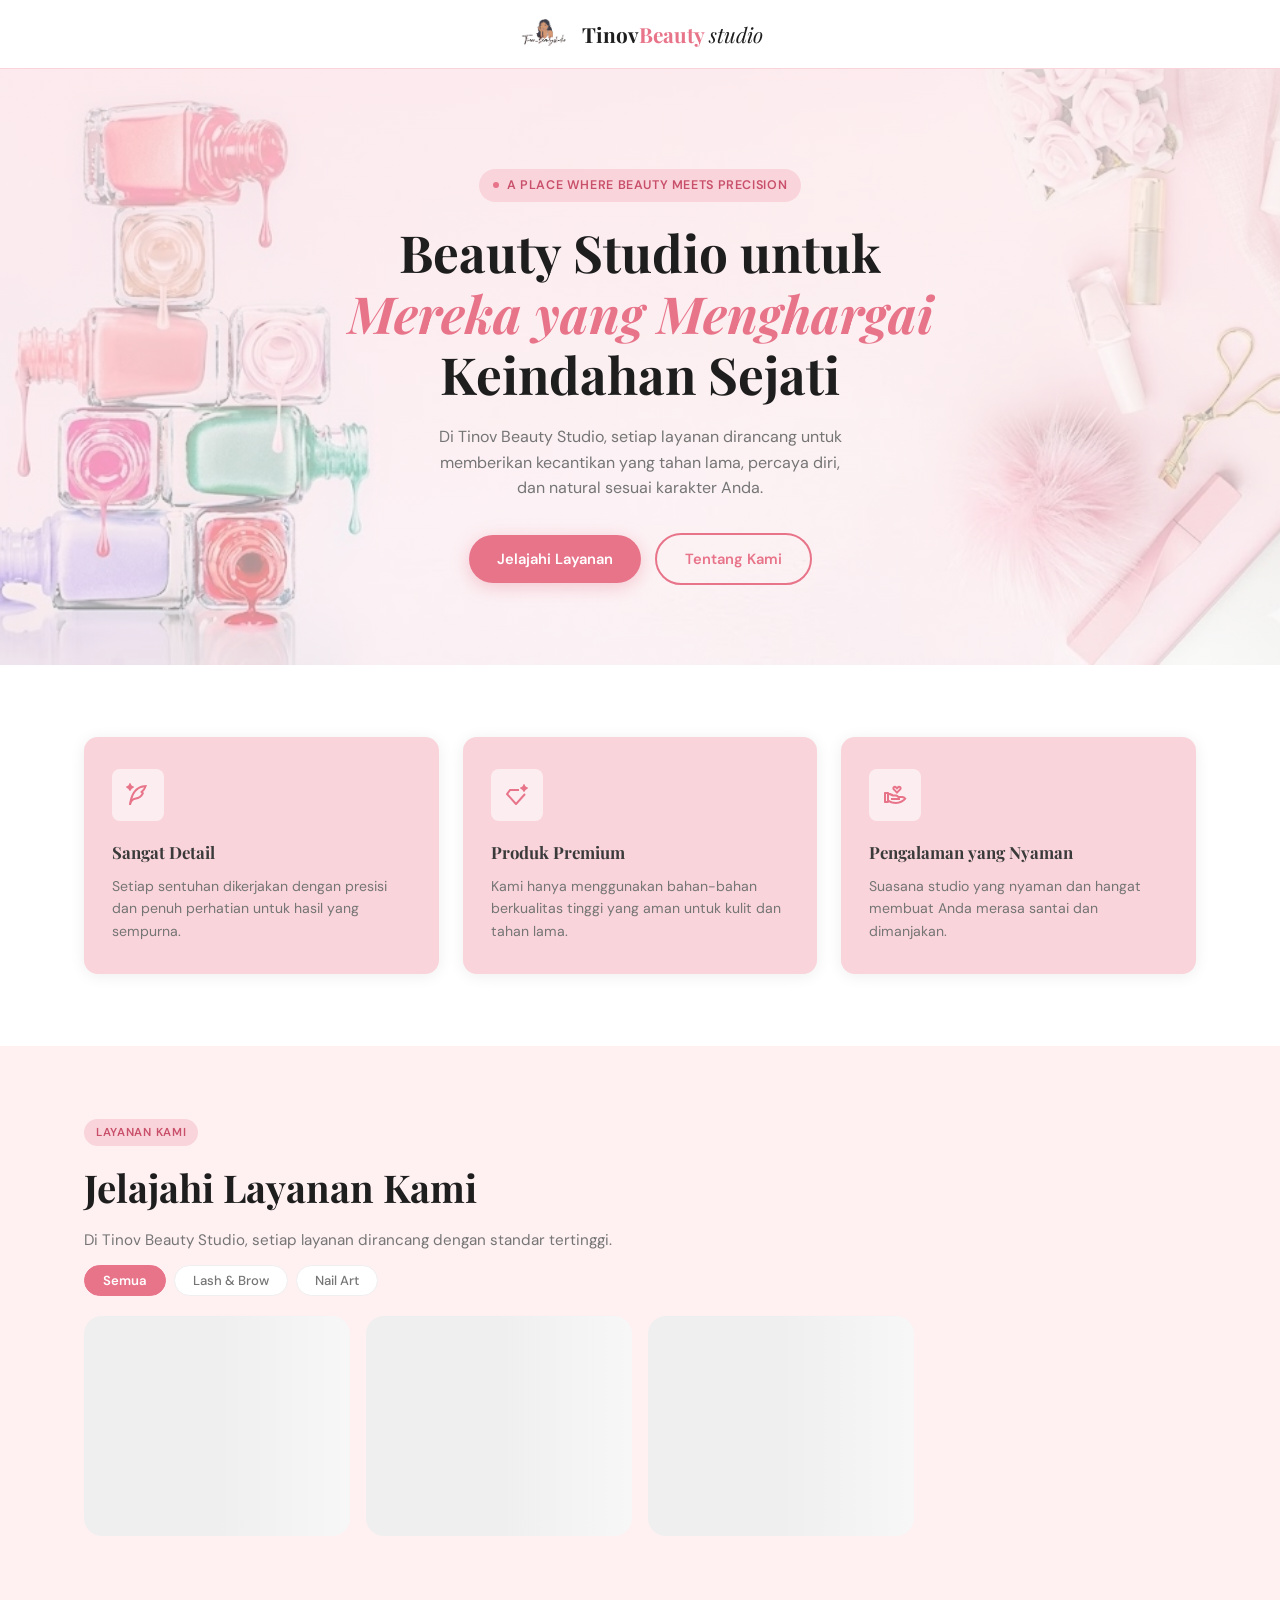
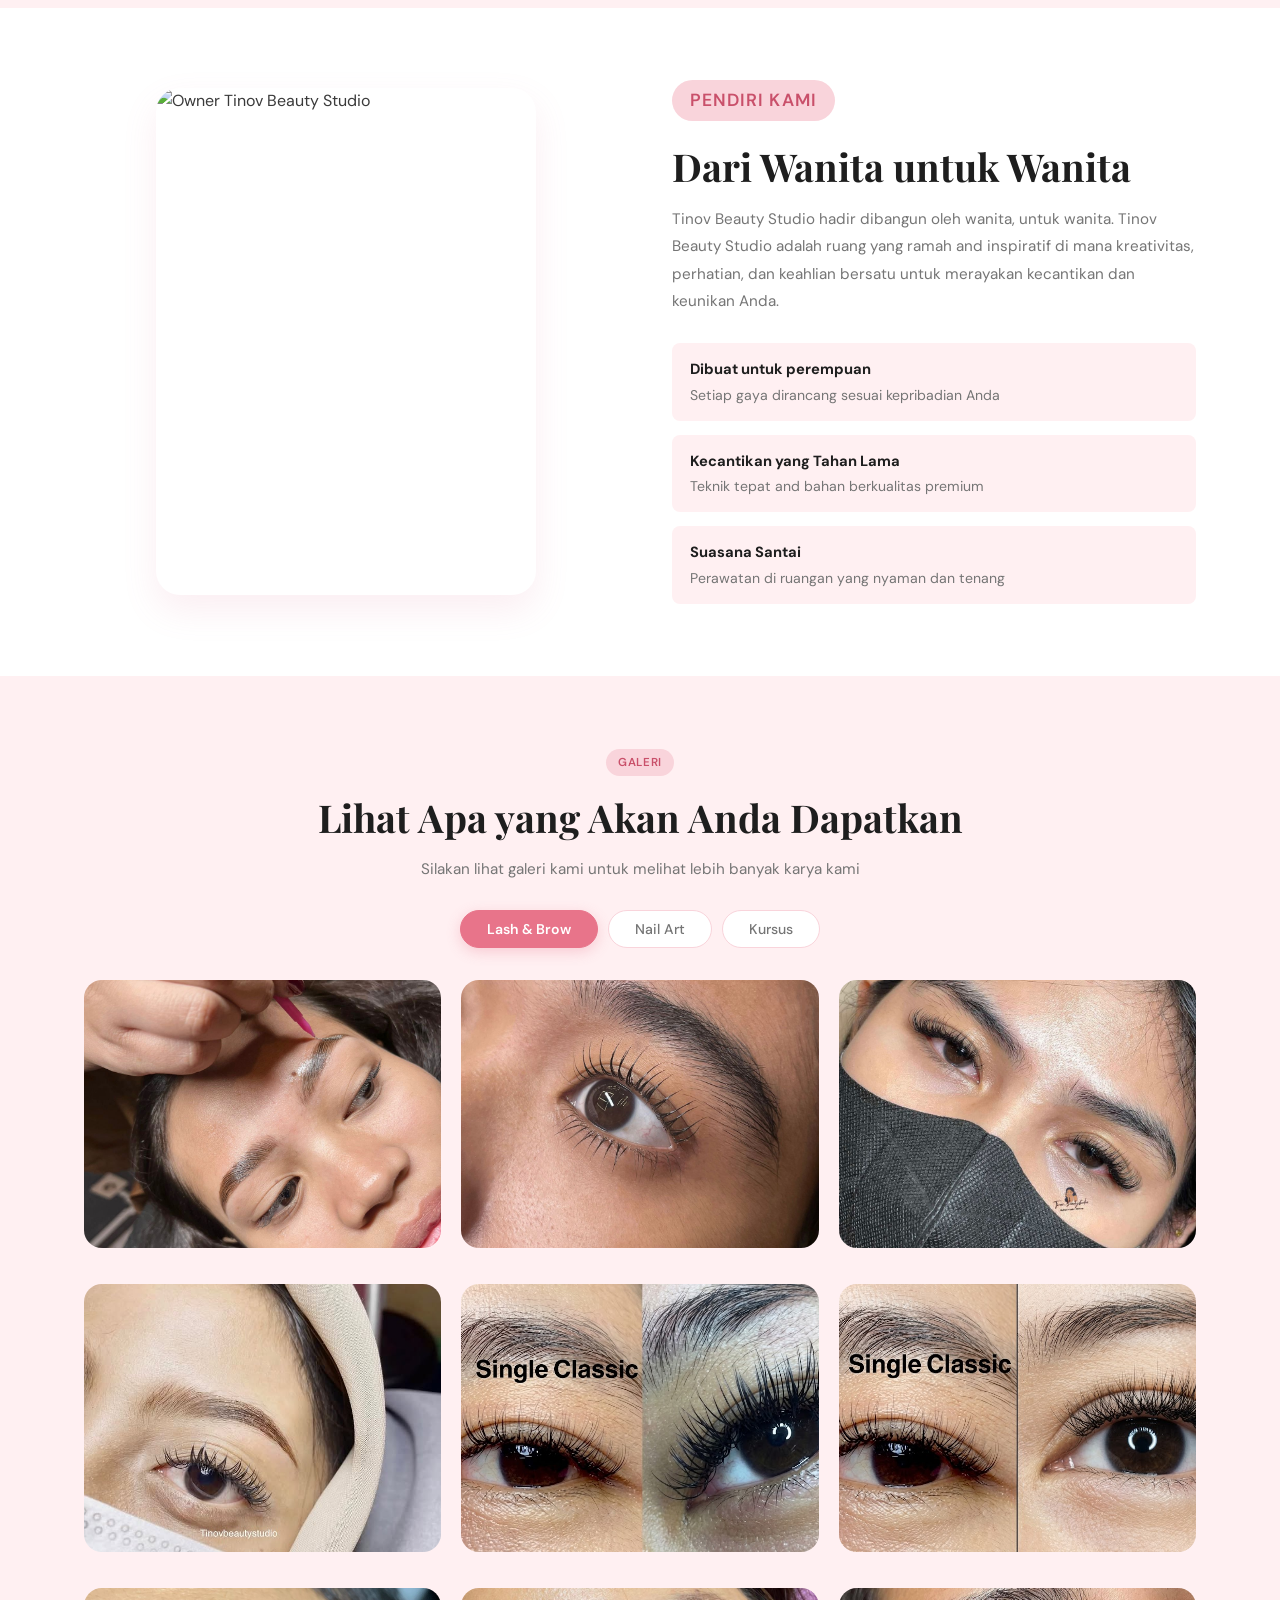
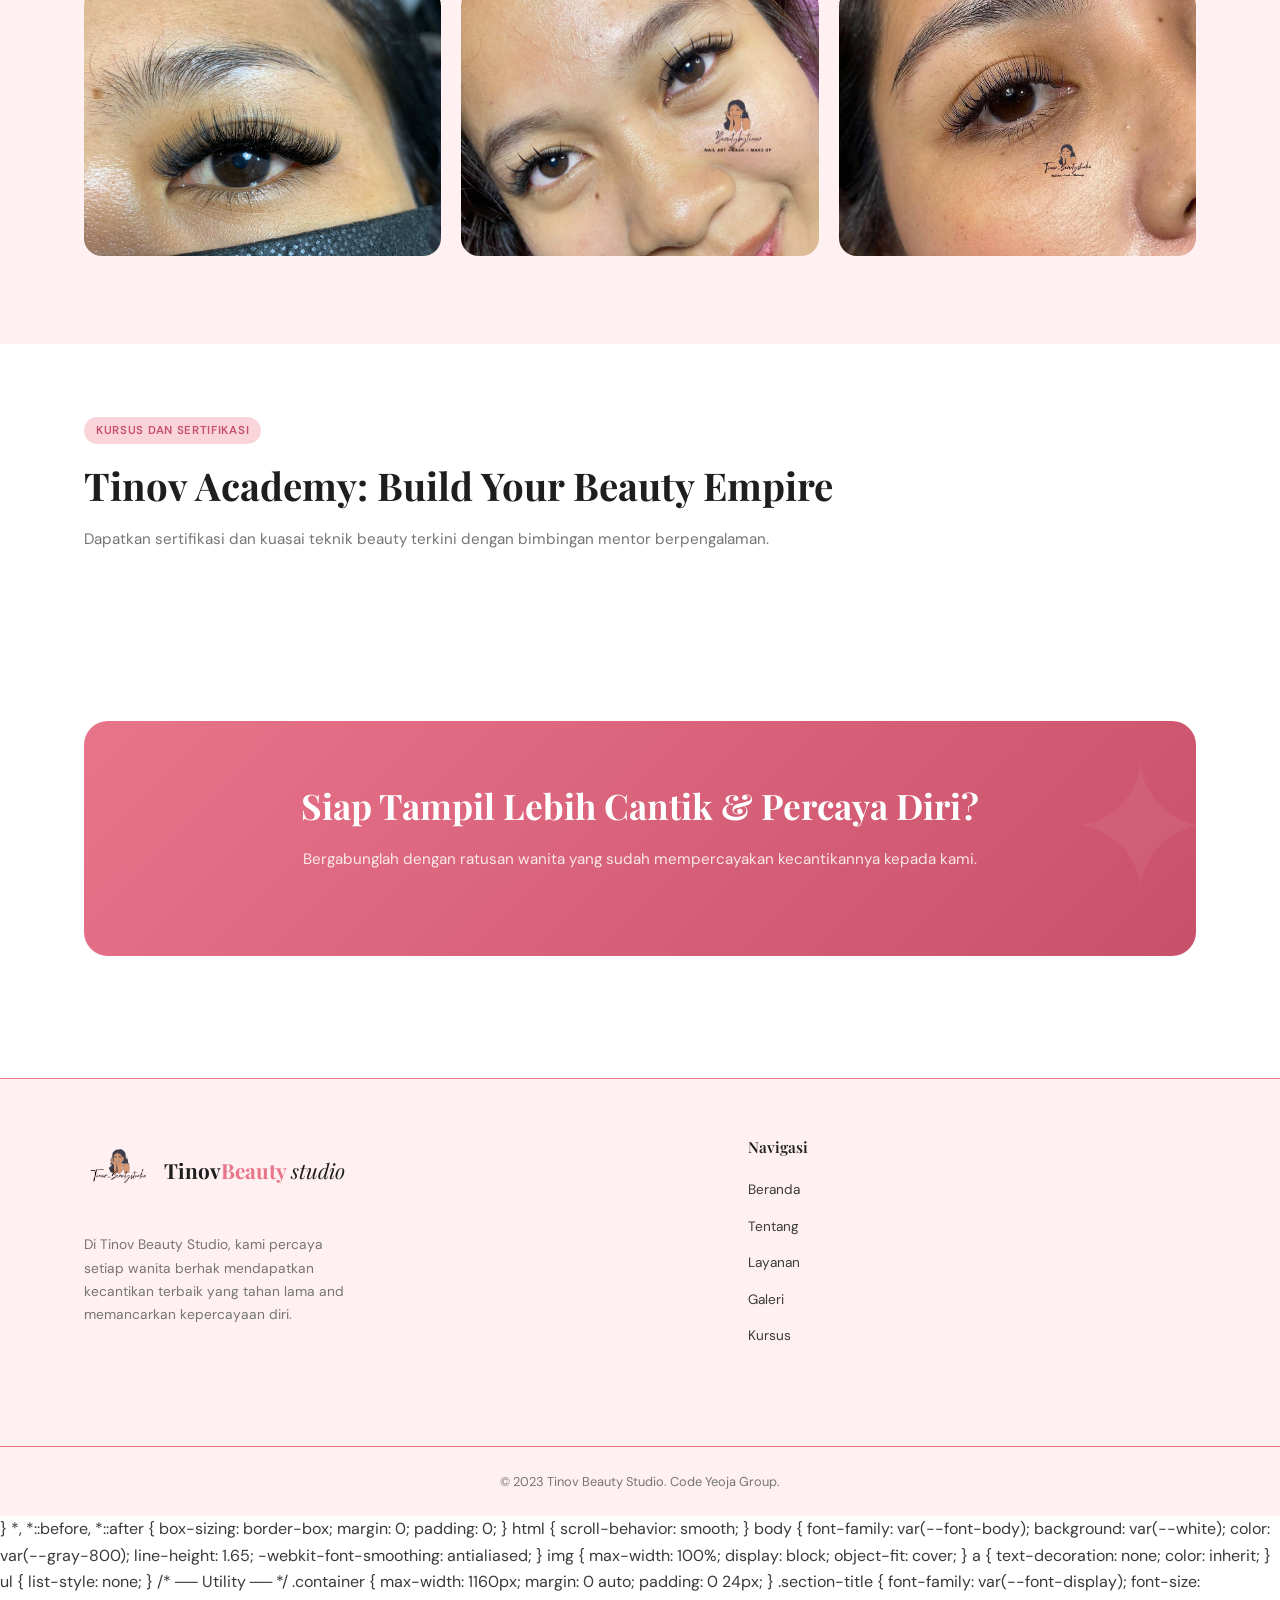
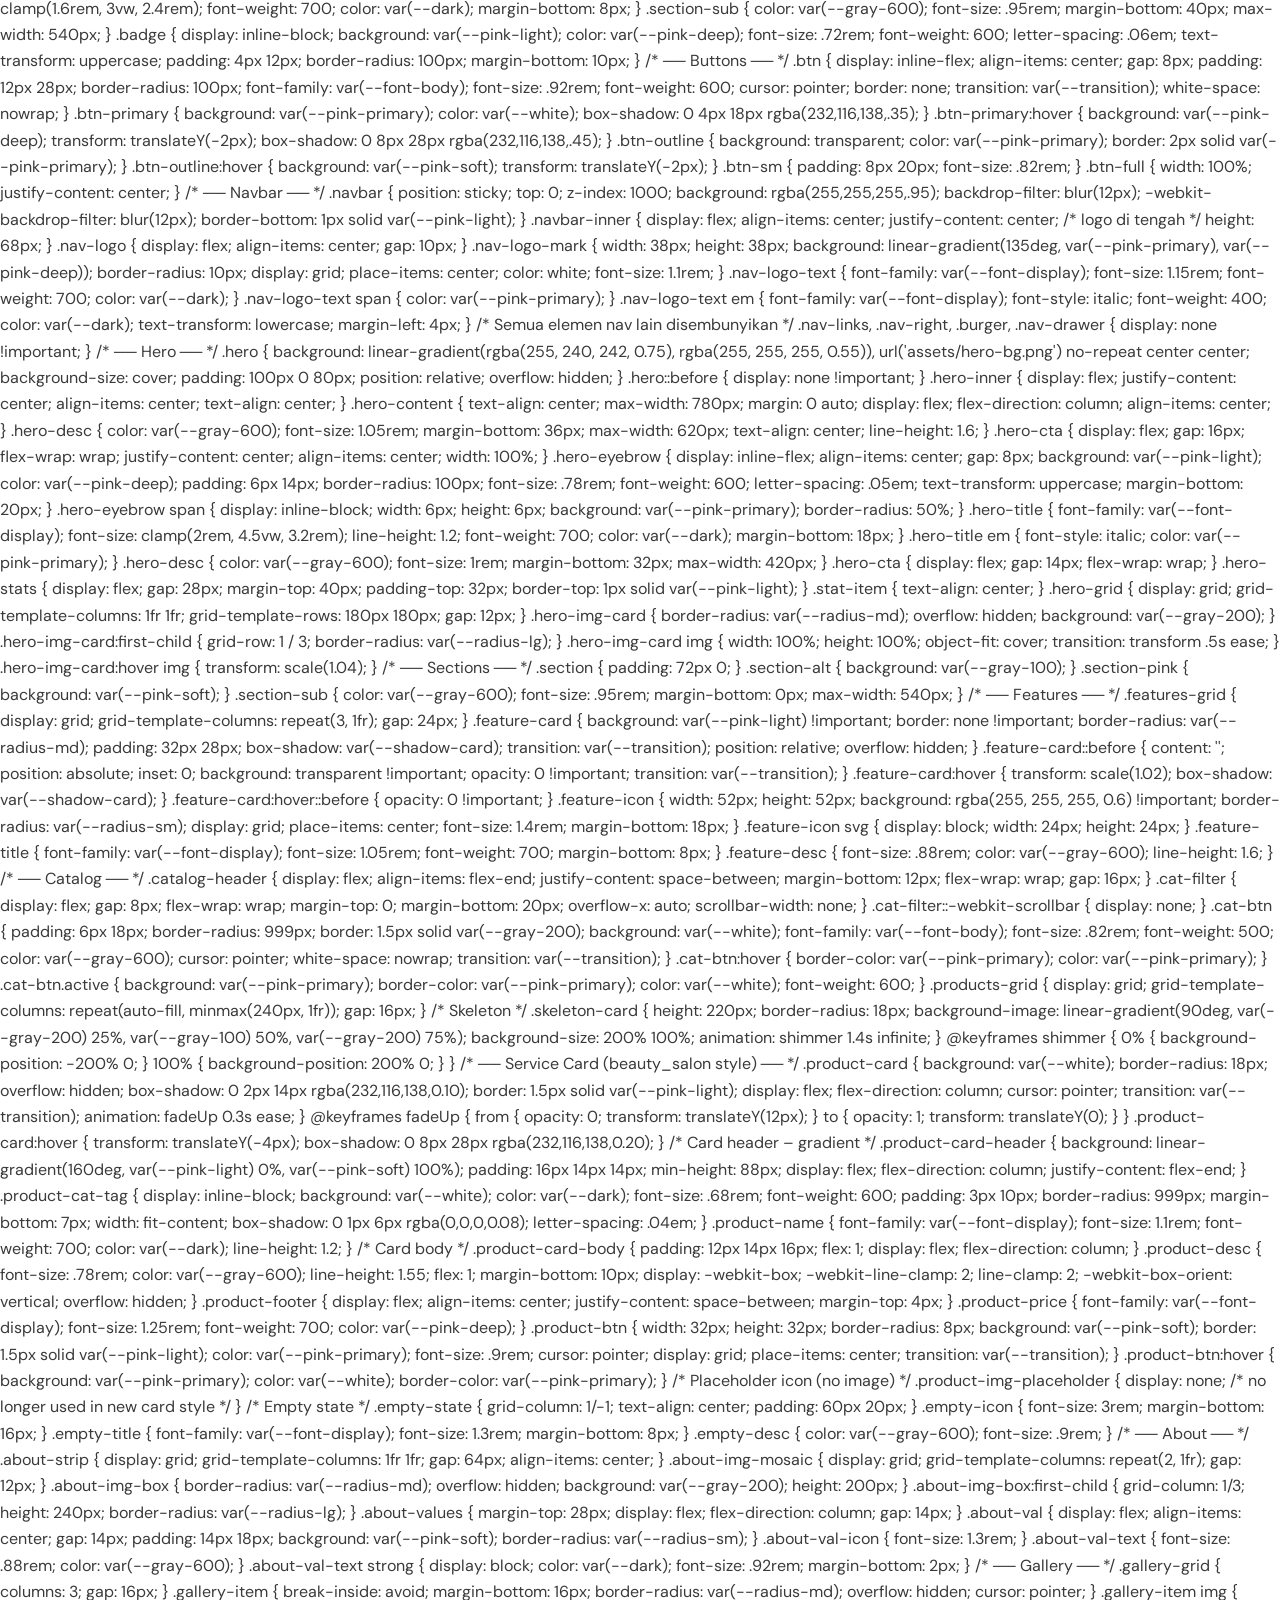
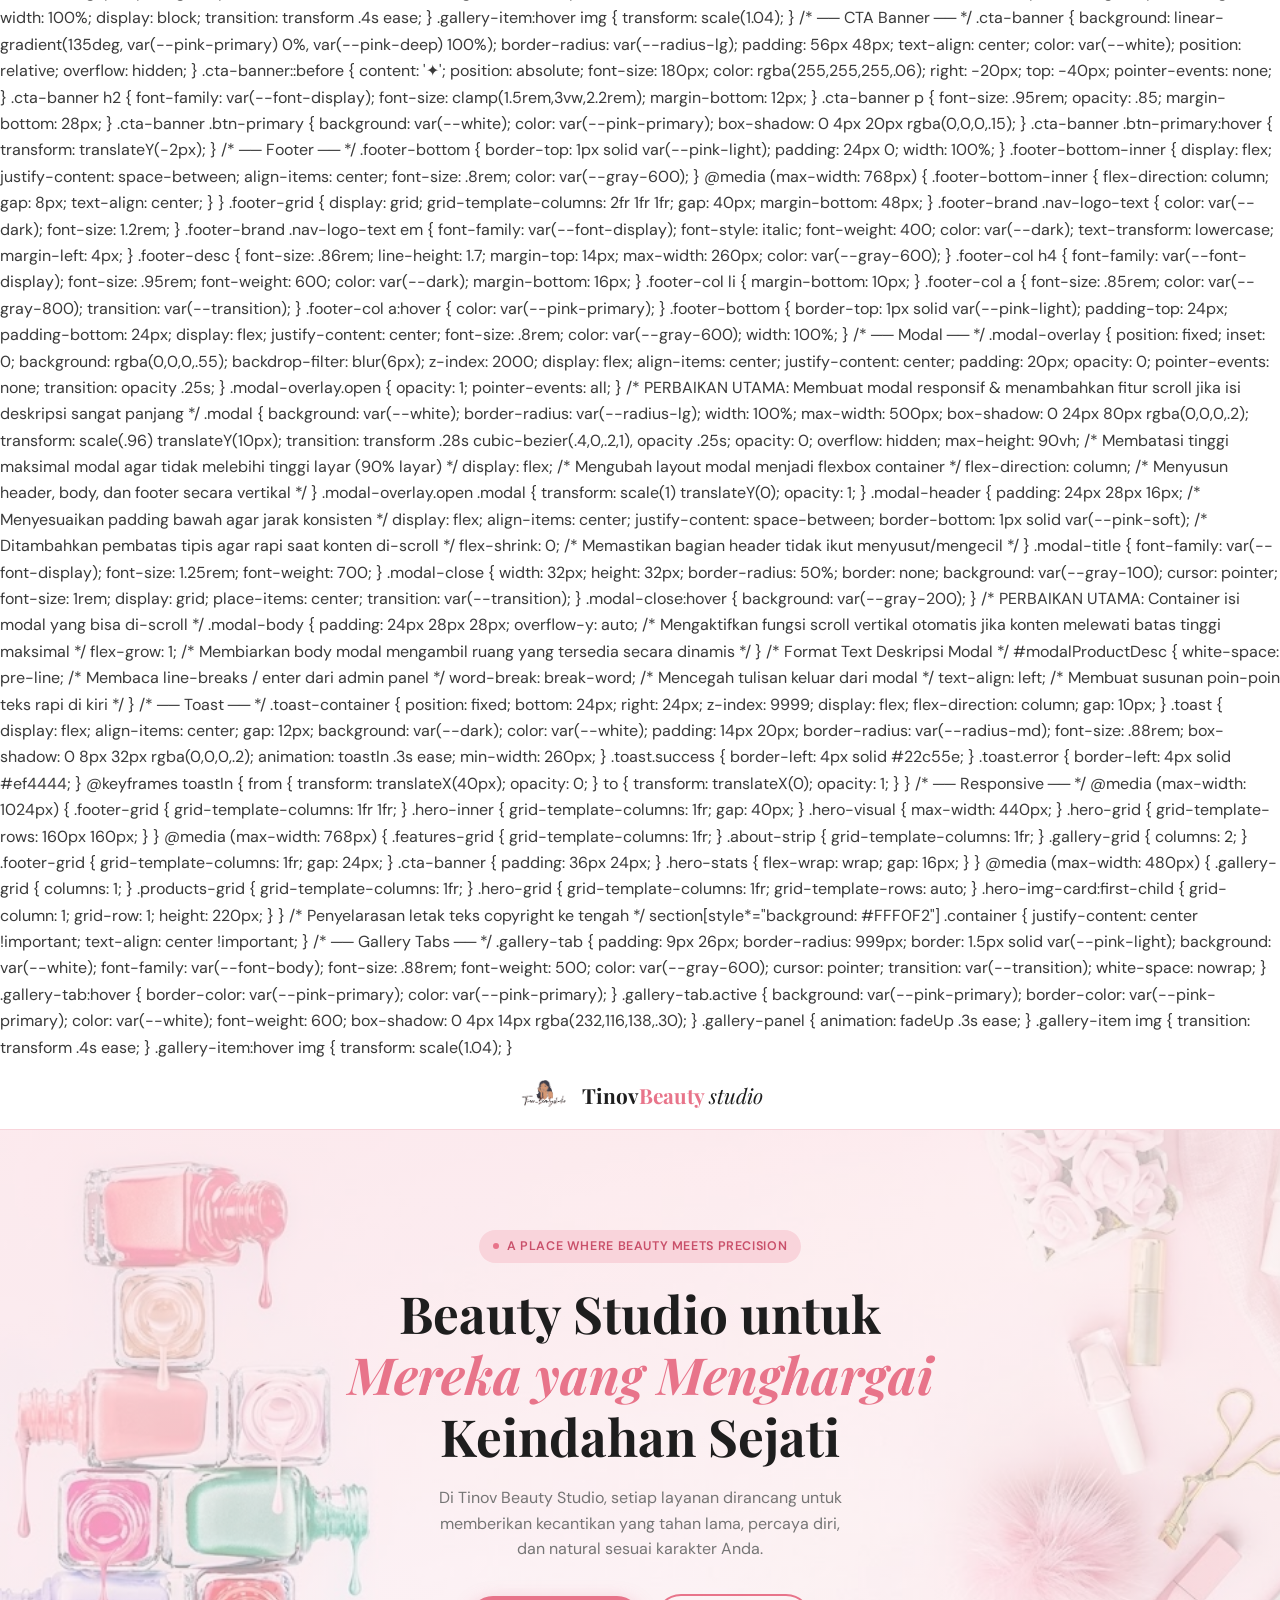
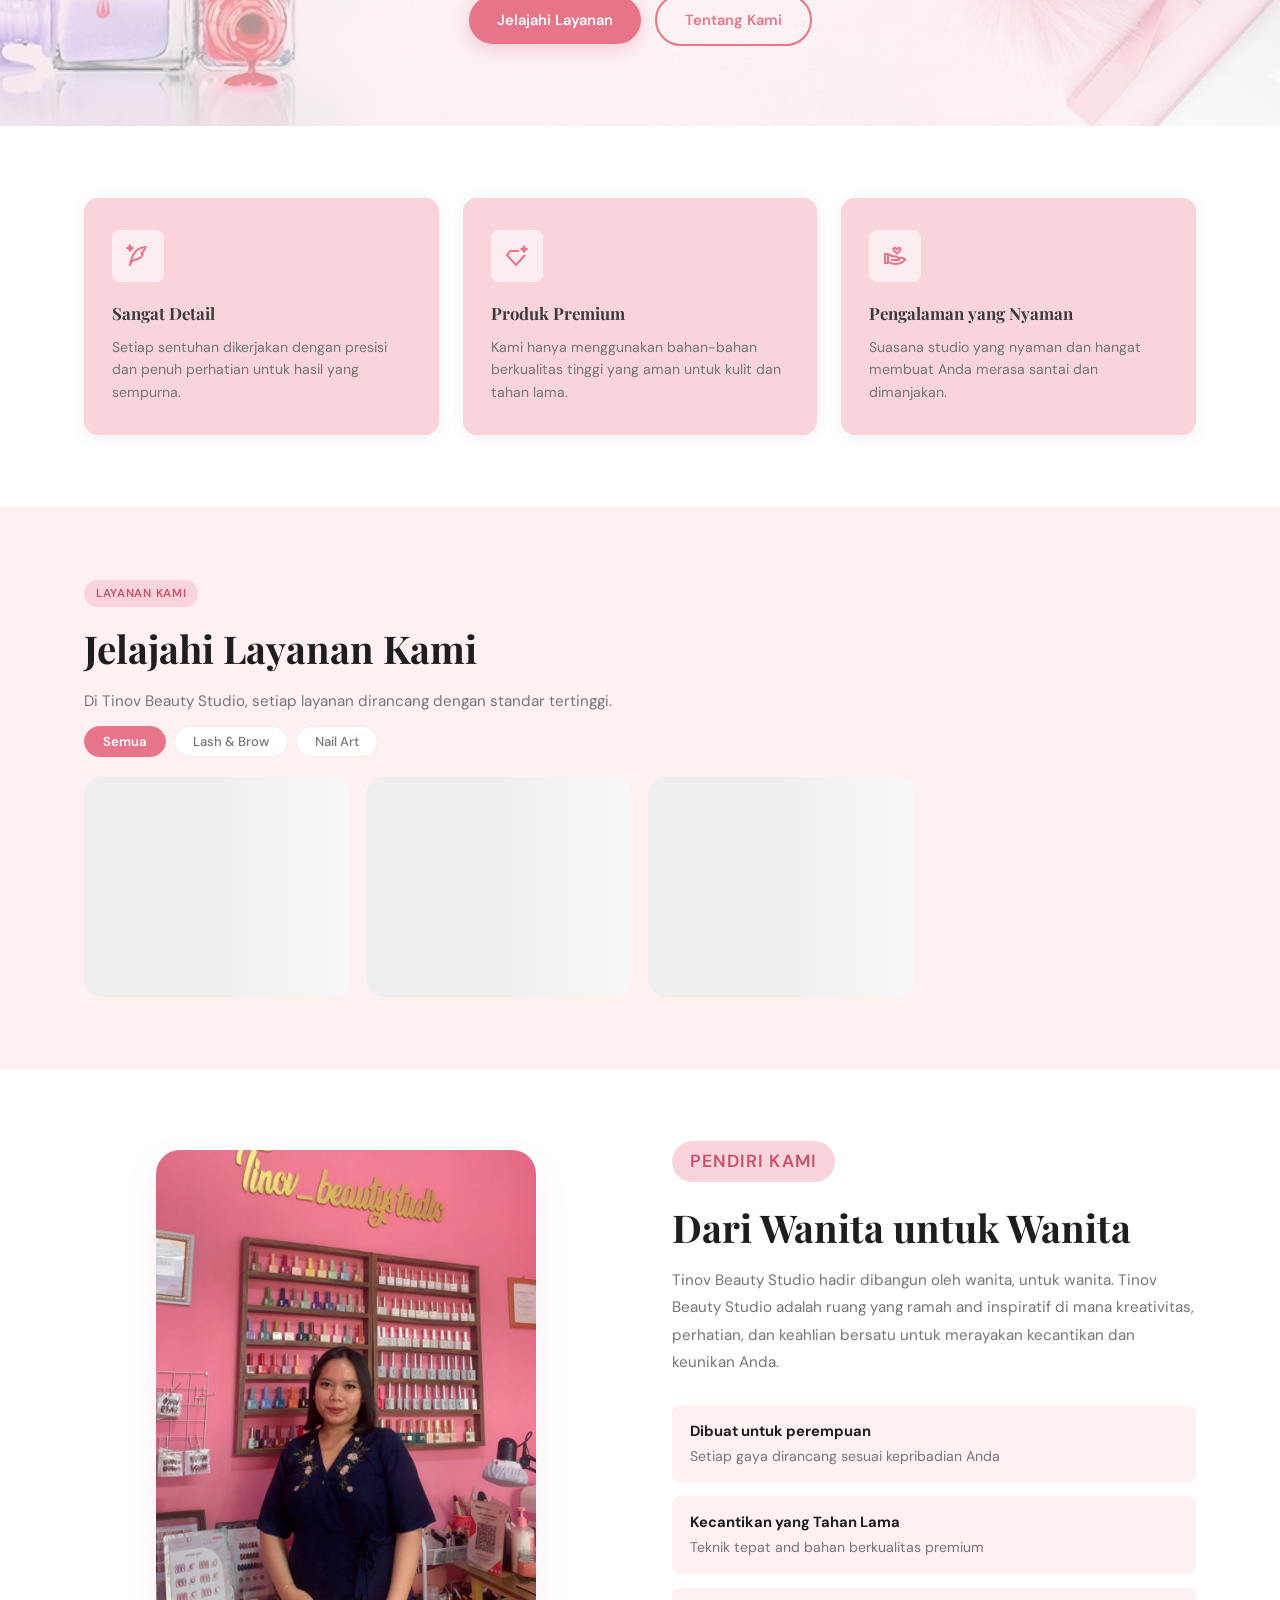
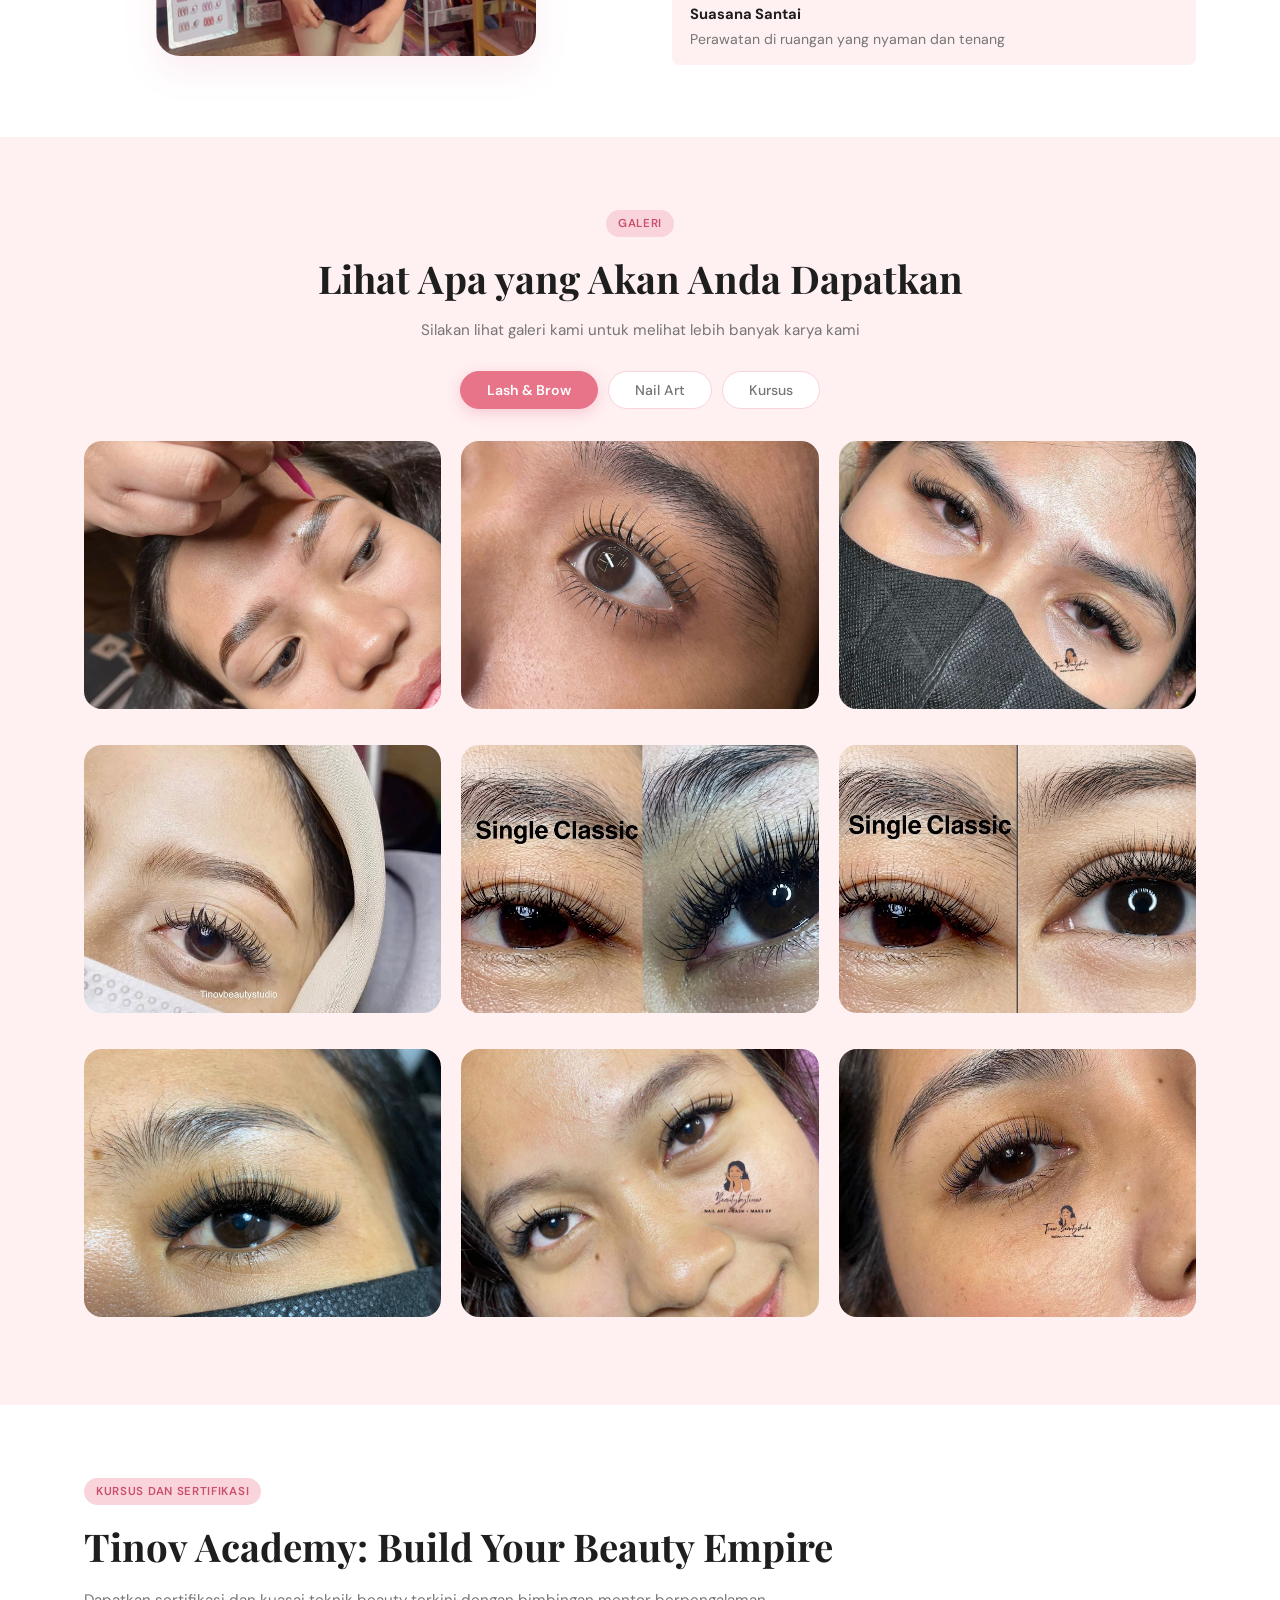
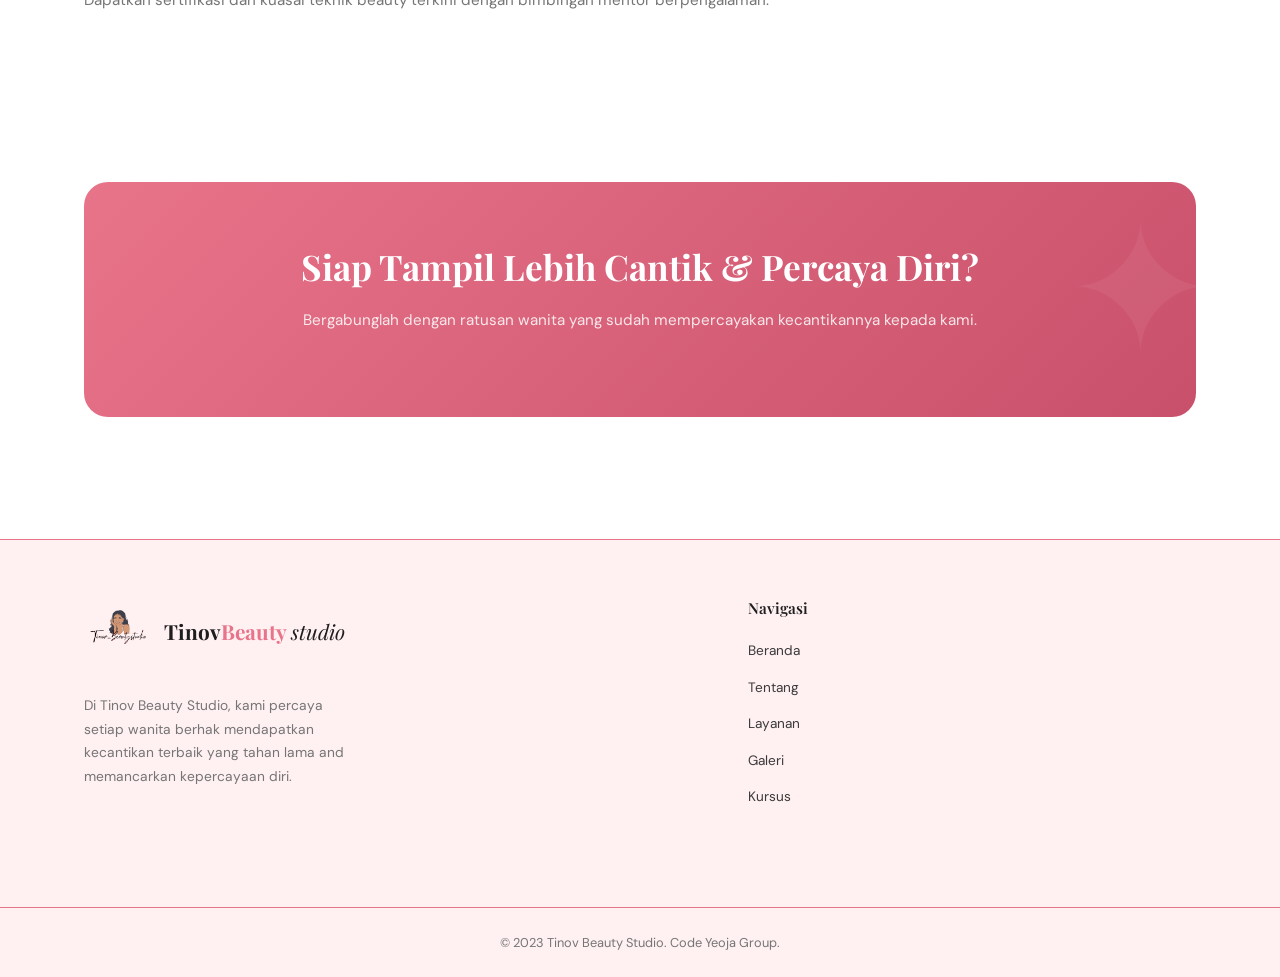
==== commit c16d73ed: "Update print statement from 'Hello' to 'Goodbye'" ====
--- a/tinov-beauty-v2/index.html
+++ b/tinov-beauty-v2/index.html
@@ -878,7 +878,7 @@
     <div class="about-strip">
       
 <div class="about-img-mosaic" style="display: block; width: 100%; max-width: 380px; margin: 0 auto;">
-        <img src="assets/owner.png" alt="Owner Tinov Beauty Studio" style="
+        <img src="assets/owner.jpeg" alt="Owner Tinov Beauty Studio" style="
           width: 100%; 
           height: auto; 
           aspect-ratio: 3 / 4; 
@@ -957,7 +957,7 @@
 
     <div class="gallery-panel" id="gallery-nail" style="display:none; grid-template-columns:repeat(3,1fr); gap:20px;">
       <div class="gallery-item" style="overflow:hidden;border-radius:18px;">
-        <img src="assets/nail.jpg" alt="Nail Art 1" style="width:100%;height:auto;aspect-ratio:4/3;object-fit:cover;display:block;">
+        <img src="assets/nail.jpeg" alt="Nail Art 1" style="width:100%;height:auto;aspect-ratio:4/3;object-fit:cover;display:block;">
       </div>
       <div class="gallery-item" style="overflow:hidden;border-radius:18px;">
         <img src="assets/nail 1.png" alt="Nail Art 2" style="width:100%;height:auto;aspect-ratio:4/3;object-fit:cover;display:block;">
@@ -1260,4 +1260,1230 @@
   };
 </script>
 </body>
-</html>+</html>}
+
+*, *::before, *::after { box-sizing: border-box; margin: 0; padding: 0; }
+html { scroll-behavior: smooth; }
+body {
+  font-family: var(--font-body);
+  background: var(--white);
+  color: var(--gray-800);
+  line-height: 1.65;
+  -webkit-font-smoothing: antialiased;
+}
+img { max-width: 100%; display: block; object-fit: cover; }
+a   { text-decoration: none; color: inherit; }
+ul  { list-style: none; }
+
+/* ── Utility ── */
+.container {
+  max-width: 1160px;
+  margin: 0 auto;
+  padding: 0 24px;
+}
+.section-title {
+  font-family: var(--font-display);
+  font-size: clamp(1.6rem, 3vw, 2.4rem);
+  font-weight: 700;
+  color: var(--dark);
+  margin-bottom: 8px;
+}
+.section-sub {
+  color: var(--gray-600);
+  font-size: .95rem;
+  margin-bottom: 40px;
+  max-width: 540px;
+}
+.badge {
+  display: inline-block;
+  background: var(--pink-light);
+  color: var(--pink-deep);
+  font-size: .72rem;
+  font-weight: 600;
+  letter-spacing: .06em;
+  text-transform: uppercase;
+  padding: 4px 12px;
+  border-radius: 100px;
+  margin-bottom: 10px;
+}
+
+/* ── Buttons ── */
+.btn {
+  display: inline-flex;
+  align-items: center;
+  gap: 8px;
+  padding: 12px 28px;
+  border-radius: 100px;
+  font-family: var(--font-body);
+  font-size: .92rem;
+  font-weight: 600;
+  cursor: pointer;
+  border: none;
+  transition: var(--transition);
+  white-space: nowrap;
+}
+.btn-primary {
+  background: var(--pink-primary);
+  color: var(--white);
+  box-shadow: 0 4px 18px rgba(232,116,138,.35);
+}
+.btn-primary:hover {
+  background: var(--pink-deep);
+  transform: translateY(-2px);
+  box-shadow: 0 8px 28px rgba(232,116,138,.45);
+}
+.btn-outline {
+  background: transparent;
+  color: var(--pink-primary);
+  border: 2px solid var(--pink-primary);
+}
+.btn-outline:hover { background: var(--pink-soft); transform: translateY(-2px); }
+.btn-sm   { padding: 8px 20px; font-size: .82rem; }
+.btn-full { width: 100%; justify-content: center; }
+
+/* ── Navbar ── */
+.navbar {
+  position: sticky;
+  top: 0;
+  z-index: 1000;
+  background: rgba(255,255,255,.95);
+  backdrop-filter: blur(12px);
+  -webkit-backdrop-filter: blur(12px);
+  border-bottom: 1px solid var(--pink-light);
+}
+.navbar-inner {
+  display: flex;
+  align-items: center;
+  justify-content: center; /* logo di tengah */
+  height: 68px;
+}
+.nav-logo {
+  display: flex;
+  align-items: center;
+  gap: 10px;
+}
+.nav-logo-mark {
+  width: 38px;
+  height: 38px;
+  background: linear-gradient(135deg, var(--pink-primary), var(--pink-deep));
+  border-radius: 10px;
+  display: grid;
+  place-items: center;
+  color: white;
+  font-size: 1.1rem;
+}
+.nav-logo-text {
+  font-family: var(--font-display);
+  font-size: 1.15rem;
+  font-weight: 700;
+  color: var(--dark);
+}
+.nav-logo-text span { color: var(--pink-primary); }
+.nav-logo-text em {
+  font-family: var(--font-display);
+  font-style: italic;
+  font-weight: 400;
+  color: var(--dark);
+  text-transform: lowercase;
+  margin-left: 4px;
+}
+
+/* Semua elemen nav lain disembunyikan */
+.nav-links,
+.nav-right,
+.burger,
+.nav-drawer { display: none !important; }
+
+/* ── Hero ── */
+.hero {
+  background: linear-gradient(rgba(255, 240, 242, 0.75), rgba(255, 255, 255, 0.55)), url('assets/hero-bg.png') no-repeat center center;
+  background-size: cover;
+  padding: 100px 0 80px;
+  position: relative;
+  overflow: hidden;
+}
+.hero::before {
+  display: none !important;
+}
+.hero-inner {
+  display: flex;
+  justify-content: center;
+  align-items: center;
+  text-align: center;
+}
+.hero-content {
+  text-align: center;
+  max-width: 780px;
+  margin: 0 auto;
+  display: flex;
+  flex-direction: column;
+  align-items: center;
+}
+.hero-desc { 
+  color: var(--gray-600); 
+  font-size: 1.05rem; 
+  margin-bottom: 36px; 
+  max-width: 620px;
+  text-align: center;
+  line-height: 1.6;
+}
+.hero-cta { 
+  display: flex; 
+  gap: 16px; 
+  flex-wrap: wrap; 
+  justify-content: center;
+  align-items: center;
+  width: 100%;
+}
+.hero-eyebrow {
+  display: inline-flex;
+  align-items: center;
+  gap: 8px;
+  background: var(--pink-light);
+  color: var(--pink-deep);
+  padding: 6px 14px;
+  border-radius: 100px;
+  font-size: .78rem;
+  font-weight: 600;
+  letter-spacing: .05em;
+  text-transform: uppercase;
+  margin-bottom: 20px;
+}
+.hero-eyebrow span {
+  display: inline-block;
+  width: 6px; height: 6px;
+  background: var(--pink-primary);
+  border-radius: 50%;
+}
+.hero-title {
+  font-family: var(--font-display);
+  font-size: clamp(2rem, 4.5vw, 3.2rem);
+  line-height: 1.2;
+  font-weight: 700;
+  color: var(--dark);
+  margin-bottom: 18px;
+}
+.hero-title em { font-style: italic; color: var(--pink-primary); }
+.hero-desc { color: var(--gray-600); font-size: 1rem; margin-bottom: 32px; max-width: 420px; }
+.hero-cta  { display: flex; gap: 14px; flex-wrap: wrap; }
+
+.hero-stats {
+  display: flex;
+  gap: 28px;
+  margin-top: 40px;
+  padding-top: 32px;
+  border-top: 1px solid var(--pink-light);
+}
+.stat-item { text-align: center; }
+.hero-grid {
+  display: grid;
+  grid-template-columns: 1fr 1fr;
+  grid-template-rows: 180px 180px;
+  gap: 12px;
+}
+.hero-img-card {
+  border-radius: var(--radius-md);
+  overflow: hidden;
+  background: var(--gray-200);
+}
+.hero-img-card:first-child {
+  grid-row: 1 / 3;
+  border-radius: var(--radius-lg);
+}
+.hero-img-card img {
+  width: 100%; height: 100%;
+  object-fit: cover;
+  transition: transform .5s ease;
+}
+.hero-img-card:hover img { transform: scale(1.04); }
+
+/* ── Sections ── */
+.section      { padding: 72px 0; }
+.section-alt  { background: var(--gray-100); }
+.section-pink { background: var(--pink-soft); }
+
+.section-sub {
+  color: var(--gray-600);
+  font-size: .95rem;
+  margin-bottom: 0px;
+  max-width: 540px;
+}
+/* ── Features ── */
+.features-grid {
+  display: grid;
+  grid-template-columns: repeat(3, 1fr);
+  gap: 24px;
+}
+.feature-card {
+  background: var(--pink-light) !important;
+  border: none !important;
+  border-radius: var(--radius-md);
+  padding: 32px 28px;
+  box-shadow: var(--shadow-card);
+  transition: var(--transition);
+  position: relative;
+  overflow: hidden;
+}
+.feature-card::before {
+  content: '';
+  position: absolute; inset: 0;
+  background: transparent !important;
+  opacity: 0 !important;
+  transition: var(--transition);
+}
+.feature-card:hover { 
+  transform: scale(1.02); 
+  box-shadow: var(--shadow-card); 
+}
+.feature-card:hover::before { opacity: 0 !important; }
+.feature-icon {
+  width: 52px; height: 52px;
+  background: rgba(255, 255, 255, 0.6) !important;
+  border-radius: var(--radius-sm);
+  display: grid; place-items: center;
+  font-size: 1.4rem;
+  margin-bottom: 18px;
+}
+.feature-icon svg {
+  display: block;
+  width: 24px;
+  height: 24px;
+}
+.feature-title { font-family: var(--font-display); font-size: 1.05rem; font-weight: 700; margin-bottom: 8px; }
+.feature-desc  { font-size: .88rem; color: var(--gray-600); line-height: 1.6; }
+
+/* ── Catalog ── */
+.catalog-header {
+  display: flex;
+  align-items: flex-end;
+  justify-content: space-between;
+  margin-bottom: 12px;
+  flex-wrap: wrap;
+  gap: 16px;
+}
+
+.cat-filter {
+  display: flex;
+  gap: 8px;
+  flex-wrap: wrap;
+  margin-top: 0;
+  margin-bottom: 20px;
+  overflow-x: auto;
+  scrollbar-width: none;
+}
+.cat-filter::-webkit-scrollbar { display: none; }
+.cat-btn {
+  padding: 6px 18px;
+  border-radius: 999px;
+  border: 1.5px solid var(--gray-200);
+  background: var(--white);
+  font-family: var(--font-body);
+  font-size: .82rem;
+  font-weight: 500;
+  color: var(--gray-600);
+  cursor: pointer;
+  white-space: nowrap;
+  transition: var(--transition);
+}
+.cat-btn:hover  { border-color: var(--pink-primary); color: var(--pink-primary); }
+.cat-btn.active { background: var(--pink-primary); border-color: var(--pink-primary); color: var(--white); font-weight: 600; }
+
+.products-grid {
+  display: grid;
+  grid-template-columns: repeat(auto-fill, minmax(240px, 1fr));
+  gap: 16px;
+}
+
+/* Skeleton */
+.skeleton-card {
+  height: 220px;
+  border-radius: 18px;
+  background-image: linear-gradient(90deg, var(--gray-200) 25%, var(--gray-100) 50%, var(--gray-200) 75%);
+  background-size: 200% 100%;
+  animation: shimmer 1.4s infinite;
+}
+@keyframes shimmer {
+  0%   { background-position: -200% 0; }
+  100% { background-position:  200% 0; }
+}
+
+/* ── Service Card (beauty_salon style) ── */
+.product-card {
+  background: var(--white);
+  border-radius: 18px;
+  overflow: hidden;
+  box-shadow: 0 2px 14px rgba(232,116,138,0.10);
+  border: 1.5px solid var(--pink-light);
+  display: flex;
+  flex-direction: column;
+  cursor: pointer;
+  transition: var(--transition);
+  animation: fadeUp 0.3s ease;
+}
+@keyframes fadeUp {
+  from { opacity: 0; transform: translateY(12px); }
+  to   { opacity: 1; transform: translateY(0); }
+}
+.product-card:hover {
+  transform: translateY(-4px);
+  box-shadow: 0 8px 28px rgba(232,116,138,0.20);
+}
+
+/* Card header – gradient */
+.product-card-header {
+  background: linear-gradient(160deg, var(--pink-light) 0%, var(--pink-soft) 100%);
+  padding: 16px 14px 14px;
+  min-height: 88px;
+  display: flex;
+  flex-direction: column;
+  justify-content: flex-end;
+}
+.product-cat-tag {
+  display: inline-block;
+  background: var(--white);
+  color: var(--dark);
+  font-size: .68rem;
+  font-weight: 600;
+  padding: 3px 10px;
+  border-radius: 999px;
+  margin-bottom: 7px;
+  width: fit-content;
+  box-shadow: 0 1px 6px rgba(0,0,0,0.08);
+  letter-spacing: .04em;
+}
+.product-name {
+  font-family: var(--font-display);
+  font-size: 1.1rem;
+  font-weight: 700;
+  color: var(--dark);
+  line-height: 1.2;
+}
+
+/* Card body */
+.product-card-body {
+  padding: 12px 14px 16px;
+  flex: 1;
+  display: flex;
+  flex-direction: column;
+}
+.product-desc {
+  font-size: .78rem;
+  color: var(--gray-600);
+  line-height: 1.55;
+  flex: 1;
+  margin-bottom: 10px;
+  display: -webkit-box;
+  -webkit-line-clamp: 2;
+  line-clamp: 2;
+  -webkit-box-orient: vertical;
+  overflow: hidden;
+}
+.product-footer {
+  display: flex;
+  align-items: center;
+  justify-content: space-between;
+  margin-top: 4px;
+}
+.product-price {
+  font-family: var(--font-display);
+  font-size: 1.25rem;
+  font-weight: 700;
+  color: var(--pink-deep);
+}
+.product-btn {
+  width: 32px; height: 32px;
+  border-radius: 8px;
+  background: var(--pink-soft);
+  border: 1.5px solid var(--pink-light);
+  color: var(--pink-primary);
+  font-size: .9rem;
+  cursor: pointer;
+  display: grid; place-items: center;
+  transition: var(--transition);
+}
+.product-btn:hover { background: var(--pink-primary); color: var(--white); border-color: var(--pink-primary); }
+
+/* Placeholder icon (no image) */
+.product-img-placeholder {
+  display: none; /* no longer used in new card style */
+}
+
+/* Empty state */
+.empty-state { grid-column: 1/-1; text-align: center; padding: 60px 20px; }
+.empty-icon  { font-size: 3rem; margin-bottom: 16px; }
+.empty-title { font-family: var(--font-display); font-size: 1.3rem; margin-bottom: 8px; }
+.empty-desc  { color: var(--gray-600); font-size: .9rem; }
+
+/* ── About ── */
+.about-strip {
+  display: grid;
+  grid-template-columns: 1fr 1fr;
+  gap: 64px;
+  align-items: center;
+}
+.about-img-mosaic {
+  display: grid;
+  grid-template-columns: repeat(2, 1fr);
+  gap: 12px;
+}
+.about-img-box {
+  border-radius: var(--radius-md);
+  overflow: hidden;
+  background: var(--gray-200);
+  height: 200px;
+}
+.about-img-box:first-child { grid-column: 1/3; height: 240px; border-radius: var(--radius-lg); }
+.about-values { margin-top: 28px; display: flex; flex-direction: column; gap: 14px; }
+.about-val {
+  display: flex;
+  align-items: center;
+  gap: 14px;
+  padding: 14px 18px;
+  background: var(--pink-soft);
+  border-radius: var(--radius-sm);
+}
+.about-val-icon { font-size: 1.3rem; }
+.about-val-text { font-size: .88rem; color: var(--gray-600); }
+.about-val-text strong { display: block; color: var(--dark); font-size: .92rem; margin-bottom: 2px; }
+
+/* ── Gallery ── */
+.gallery-grid { columns: 3; gap: 16px; }
+.gallery-item {
+  break-inside: avoid;
+  margin-bottom: 16px;
+  border-radius: var(--radius-md);
+  overflow: hidden;
+  cursor: pointer;
+}
+.gallery-item img { width: 100%; display: block; transition: transform .4s ease; }
+.gallery-item:hover img { transform: scale(1.04); }
+
+/* ── CTA Banner ── */
+.cta-banner {
+  background: linear-gradient(135deg, var(--pink-primary) 0%, var(--pink-deep) 100%);
+  border-radius: var(--radius-lg);
+  padding: 56px 48px;
+  text-align: center;
+  color: var(--white);
+  position: relative;
+  overflow: hidden;
+}
+.cta-banner::before {
+  content: '✦';
+  position: absolute;
+  font-size: 180px;
+  color: rgba(255,255,255,.06);
+  right: -20px; top: -40px;
+  pointer-events: none;
+}
+.cta-banner h2 { font-family: var(--font-display); font-size: clamp(1.5rem,3vw,2.2rem); margin-bottom: 12px; }
+.cta-banner p  { font-size: .95rem; opacity: .85; margin-bottom: 28px; }
+.cta-banner .btn-primary {
+  background: var(--white);
+  color: var(--pink-primary);
+  box-shadow: 0 4px 20px rgba(0,0,0,.15);
+}
+.cta-banner .btn-primary:hover { transform: translateY(-2px); }
+
+/* ── Footer ── */
+.footer-bottom {
+  border-top: 1px solid var(--pink-light);
+  padding: 24px 0;
+  width: 100%;
+}
+.footer-bottom-inner {
+  display: flex;
+  justify-content: space-between;
+  align-items: center;
+  font-size: .8rem;
+  color: var(--gray-600);
+}
+
+@media (max-width: 768px) {
+  .footer-bottom-inner {
+    flex-direction: column;
+    gap: 8px;
+    text-align: center;
+  }
+}
+
+.footer-grid {
+  display: grid;
+  grid-template-columns: 2fr 1fr 1fr;
+  gap: 40px;
+  margin-bottom: 48px;
+}
+
+.footer-brand .nav-logo-text { 
+  color: var(--dark); 
+  font-size: 1.2rem; 
+}
+.footer-brand .nav-logo-text em {
+  font-family: var(--font-display);
+  font-style: italic;
+  font-weight: 400;
+  color: var(--dark);
+  text-transform: lowercase;
+  margin-left: 4px;
+}
+
+.footer-desc { 
+  font-size: .86rem; 
+  line-height: 1.7; 
+  margin-top: 14px; 
+  max-width: 260px; 
+  color: var(--gray-600);
+}
+
+.footer-col h4 {
+  font-family: var(--font-display);
+  font-size: .95rem;
+  font-weight: 600;
+  color: var(--dark);
+  margin-bottom: 16px;
+}
+
+.footer-col li { margin-bottom: 10px; }
+
+.footer-col a { 
+  font-size: .85rem; 
+  color: var(--gray-800);
+  transition: var(--transition); 
+}
+.footer-col a:hover { 
+  color: var(--pink-primary);
+}
+
+.footer-bottom {
+  border-top: 1px solid var(--pink-light);
+  padding-top: 24px;
+  padding-bottom: 24px;
+  display: flex;
+  justify-content: center;
+  font-size: .8rem;
+  color: var(--gray-600);
+  width: 100%;
+}
+
+/* ── Modal ── */
+.modal-overlay {
+  position: fixed;
+  inset: 0;
+  background: rgba(0,0,0,.55);
+  backdrop-filter: blur(6px);
+  z-index: 2000;
+  display: flex;               
+  align-items: center;         
+  justify-content: center;     
+  padding: 20px;
+  opacity: 0;
+  pointer-events: none;
+  transition: opacity .25s;
+}
+.modal-overlay.open { opacity: 1; pointer-events: all; }
+
+/* PERBAIKAN UTAMA: Membuat modal responsif & menambahkan fitur scroll jika isi deskripsi sangat panjang */
+.modal {
+  background: var(--white);
+  border-radius: var(--radius-lg);
+  width: 100%;
+  max-width: 500px;
+  box-shadow: 0 24px 80px rgba(0,0,0,.2);
+  transform: scale(.96) translateY(10px);
+  transition: transform .28s cubic-bezier(.4,0,.2,1), opacity .25s;
+  opacity: 0;
+  overflow: hidden;
+  max-height: 90vh;            /* Membatasi tinggi maksimal modal agar tidak melebihi tinggi layar (90% layar) */
+  display: flex;               /* Mengubah layout modal menjadi flexbox container */
+  flex-direction: column;      /* Menyusun header, body, dan footer secara vertikal */
+}
+
+.modal-overlay.open .modal { transform: scale(1) translateY(0); opacity: 1; }
+.modal-header {
+  padding: 24px 28px 16px;     /* Menyesuaikan padding bawah agar jarak konsisten */
+  display: flex;
+  align-items: center;
+  justify-content: space-between;
+  border-bottom: 1px solid var(--pink-soft); /* Ditambahkan pembatas tipis agar rapi saat konten di-scroll */
+  flex-shrink: 0;              /* Memastikan bagian header tidak ikut menyusut/mengecil */
+}
+.modal-title { font-family: var(--font-display); font-size: 1.25rem; font-weight: 700; }
+.modal-close {
+  width: 32px; height: 32px;
+  border-radius: 50%;
+  border: none;
+  background: var(--gray-100);
+  cursor: pointer;
+  font-size: 1rem;
+  display: grid; place-items: center;
+  transition: var(--transition);
+}
+.modal-close:hover { background: var(--gray-200); }
+
+/* PERBAIKAN UTAMA: Container isi modal yang bisa di-scroll */
+.modal-body { 
+  padding: 24px 28px 28px; 
+  overflow-y: auto;            /* Mengaktifkan fungsi scroll vertikal otomatis jika konten melewati batas tinggi maksimal */
+  flex-grow: 1;                /* Membiarkan body modal mengambil ruang yang tersedia secara dinamis */
+}
+
+/* Format Text Deskripsi Modal */
+#modalProductDesc {
+  white-space: pre-line;   /* Membaca line-breaks / enter dari admin panel */
+  word-break: break-word;  /* Mencegah tulisan keluar dari modal */
+  text-align: left;        /* Membuat susunan poin-poin teks rapi di kiri */
+}
+
+/* ── Toast ── */
+.toast-container {
+  position: fixed;
+  bottom: 24px; right: 24px;
+  z-index: 9999;
+  display: flex;
+  flex-direction: column;
+  gap: 10px;
+}
+.toast {
+  display: flex;
+  align-items: center;
+  gap: 12px;
+  background: var(--dark);
+  color: var(--white);
+  padding: 14px 20px;
+  border-radius: var(--radius-md);
+  font-size: .88rem;
+  box-shadow: 0 8px 32px rgba(0,0,0,.2);
+  animation: toastIn .3s ease;
+  min-width: 260px;
+}
+.toast.success { border-left: 4px solid #22c55e; }
+.toast.error   { border-left: 4px solid #ef4444; }
+@keyframes toastIn {
+  from { transform: translateX(40px); opacity: 0; }
+  to   { transform: translateX(0);    opacity: 1; }
+}
+
+/* ── Responsive ── */
+@media (max-width: 1024px) {
+  .footer-grid { grid-template-columns: 1fr 1fr; }
+  .hero-inner  { grid-template-columns: 1fr; gap: 40px; }
+  .hero-visual { max-width: 440px; }
+  .hero-grid   { grid-template-rows: 160px 160px; }
+}
+@media (max-width: 768px) {
+  .features-grid { grid-template-columns: 1fr; }
+  .about-strip   { grid-template-columns: 1fr; }
+  .gallery-grid  { columns: 2; }
+  .footer-grid   { grid-template-columns: 1fr; gap: 24px; }
+  .cta-banner    { padding: 36px 24px; }
+  .hero-stats    { flex-wrap: wrap; gap: 16px; }
+}
+@media (max-width: 480px) {
+  .gallery-grid  { columns: 1; }
+  .products-grid { grid-template-columns: 1fr; }
+  .hero-grid     { grid-template-columns: 1fr; grid-template-rows: auto; }
+  .hero-img-card:first-child { grid-column: 1; grid-row: 1; height: 220px; }
+}
+
+/* Penyelarasan letak teks copyright ke tengah */
+section[style*="background: #FFF0F2"] .container {
+  justify-content: center !important;  
+  text-align: center !important;       
+}
+
+/* ── Gallery Tabs ── */
+.gallery-tab {
+  padding: 9px 26px;
+  border-radius: 999px;
+  border: 1.5px solid var(--pink-light);
+  background: var(--white);
+  font-family: var(--font-body);
+  font-size: .88rem;
+  font-weight: 500;
+  color: var(--gray-600);
+  cursor: pointer;
+  transition: var(--transition);
+  white-space: nowrap;
+}
+.gallery-tab:hover { border-color: var(--pink-primary); color: var(--pink-primary); }
+.gallery-tab.active {
+  background: var(--pink-primary);
+  border-color: var(--pink-primary);
+  color: var(--white);
+  font-weight: 600;
+  box-shadow: 0 4px 14px rgba(232,116,138,.30);
+}
+.gallery-panel { animation: fadeUp .3s ease; }
+.gallery-item img { transition: transform .4s ease; }
+.gallery-item:hover img { transform: scale(1.04); }
+  </style>
+</head>
+<body>
+
+<div class="toast-container" id="toastContainer"></div>
+
+<nav class="navbar">
+  <div class="container navbar-inner">
+    <a class="nav-logo" href="index.html">
+      <img src="assets/Logo.png" alt="Tinov Beauty Logo" style="height: 55px; width: auto; object-fit: contain; transform: translateY(5px);">
+      <div class="nav-logo-text" style="font-size: 1.3rem;">Tinov<span style="color: var(--pink-primary);">Beauty</span><em>Studio</em></div>
+    </a>
+  </div>
+</nav>
+
+<section class="hero" id="beranda">
+  <div class="container hero-inner">
+    <div class="hero-content">
+      <div class="hero-eyebrow"><span></span>A Place Where Beauty Meets Precision</div>
+      <h1 class="hero-title">
+        Beauty Studio untuk<br/>
+        <em>Mereka yang Menghargai</em><br/>
+        Keindahan Sejati
+      </h1>
+      <p class="hero-desc">Di Tinov Beauty Studio, setiap layanan dirancang untuk memberikan kecantikan yang tahan lama, percaya diri, dan natural sesuai karakter Anda.</p>
+      <div class="hero-cta">
+        <a href="#layanan" class="btn btn-primary">Jelajahi Layanan</a>
+        <a href="#tentang" class="btn btn-outline">Tentang Kami</a>
+      </div>
+    </div>
+  </div>
+</section>
+
+<section class="section">
+  <div class="container">
+    <div class="features-grid">
+      <div class="feature-card">
+        <div class="feature-icon" style="color: var(--pink-primary);">
+          <svg xmlns="http://www.w3.org/2000/svg" viewBox="0 0 24 24" fill="currentColor"><path d="M4.7134 7.12811L4.46682 7.69379C4.28637 8.10792 3.71357 8.10792 3.53312 7.69379L3.28656 7.12811C2.84706 6.11947 2.05545 5.31641 1.06767 4.87708L0.308047 4.53922C-0.102682 4.35653 -0.102682 3.75881 0.308047 3.57612L1.0252 3.25714C2.03838 2.80651 2.84417 1.97373 3.27612 0.930828L3.52932 0.319534C3.70578 -0.106511 4.29417 -0.106511 4.47063 0.319534L4.72382 0.930828C5.15577 1.97373 5.96158 2.80651 6.9748 3.25714L7.69188 3.57612C8.10271 3.75881 8.10271 4.35653 7.69188 4.53922L6.93228 4.87708C5.94451 5.31641 5.15288 6.11947 4.7134 7.12811ZM6.33421 15.8154C6.51032 15.233 6.7072 14.6562 6.93912 14.0327C8.99484 8.50636 12.4197 5.08172 18.0129 4.21479C17.5 5.35838 17.0151 6.15301 16.5858 6.58237C16.2521 6.91603 15.9185 7.24993 15.5848 7.58407L14.1721 8.99878L15.6279 10.4535C14.4976 12.5384 12.2652 14.1979 9.75193 14.512C8.43544 14.6766 7.29345 15.1188 6.33421 15.8154ZM18 9.99658L17 8.99728C17.3331 8.66372 17.6662 8.33039 18.0027 7.99391C19.0018 6.99303 20.0009 4.99392 21 1.99658C6.31105 1.99658 4.08854 15.422 3.06361 21.6132C3.0419 21.7443 3.02074 21.8722 3 21.9966H4.99824C5.66421 18.6635 7.33146 16.8301 10 16.4966C14 15.9966 17 12.9966 18 9.99658Z"></path></svg>
+        </div>
+        <div class="feature-title">Sangat Detail</div>
+        <div class="feature-desc">Setiap sentuhan dikerjakan dengan presisi dan penuh perhatian untuk hasil yang sempurna.</div>
+      </div>
+      <div class="feature-card">
+        <div class="feature-icon" style="color: var(--pink-primary);">
+          <svg xmlns="http://www.w3.org/2000/svg" viewBox="0 0 24 24" fill="currentColor"><path d="M19.4668 8.69379L19.7134 8.12811C20.1529 7.11947 20.9445 6.31641 21.9323 5.87708L22.6919 5.53902C23.1027 5.35653 23.1027 4.75881 22.6919 4.57612L21.9748 4.25714C20.9616 3.80651 20.1558 2.97373 19.7238 1.93083L19.4706 1.31953C19.2942 0.893489 18.7058 0.893489 18.5293 1.31953L18.2761 1.93083C17.8442 2.97373 17.0384 3.80651 16.0252 4.25714L15.3081 4.57612C14.8973 4.75881 14.8973 5.35653 15.3081 5.53902L16.0677 5.87708C17.0555 6.31641 17.8471 7.11947 18.2866 8.12811L18.5331 8.69339C18.7136 9.10792 18.2864 9.10792 19.4668 8.69379ZM5 6C4.68525 6 4.38886 6.14819 4.2 6.4L1.2 10.4C0.913337 10.7822 0.937093 11.3138 1.25671 11.669L10.2567 21.669C10.4464 21.8797 10.7165 22 11 22C11.2835 22 11.5537 21.8797 11.7433 21.669L20.7433 11.669L19.2567 10.331L11 19.5052L3.29335 10.9422L5.5 8H14V6H5Z"></path></svg>
+        </div>
+        <div class="feature-title">Produk Premium</div>
+        <div class="feature-desc">Kami hanya menggunakan bahan-bahan berkualitas tinggi yang aman untuk kulit dan tahan lama.</div>
+      </div>
+      <div class="feature-card">
+        <div class="feature-icon" style="color: var(--pink-primary);">
+          <svg xmlns="http://www.w3.org/2000/svg" viewBox="0 0 24 24" fill="currentColor"><path d="M5.00488 9.00268C5.55717 9.00268 6.00488 9.45039 6.00488 10.0027C7.63965 10.0027 9.14352 10.5631 10.3349 11.5022L12.5049 11.5027C13.837 11.5027 15.0339 12.0815 15.8579 13.0014L19.0049 13.0027C20.9972 13.0027 22.7173 14.1679 23.521 15.8541C21.1562 18.9747 17.3268 21.0027 13.0049 21.0027C10.2142 21.0027 7.85466 20.3994 5.944 19.3447C5.80557 19.7283 5.43727 20.0027 5.00488 20.0027H2.00488C1.4526 20.0027 1.00488 19.555 1.00488 19.0027V10.0027C1.00488 9.45039 1.4526 9.00268 2.00488 9.00268H5.00488ZM6.00589 12.0027L6.00488 17.0238L6.05024 17.0572C7.84406 18.3176 10.183 19.0027 13.0049 19.0027C16.0089 19.0027 18.8035 17.847 20.84 15.8732L20.9729 15.7397L20.8537 15.6393C20.3897 15.2763 19.8205 15.051 19.2099 15.0096L19.0049 15.0027L16.8932 15.0017C16.9663 15.3236 17.0049 15.6586 17.0049 16.0027V17.0027H8.00488V15.0027L14.7949 15.0017L14.7605 14.9232C14.38 14.1296 13.593 13.568 12.6693 13.508L12.5049 13.5027L9.57547 13.5027L6.00589 12.0027ZM4.00488 11.0027H3.00488V18.0027H4.00488V11.0027ZM13.6513 3.57806L14.0046 3.93183L14.3584 3.57806C15.3347 2.60175 16.9177 2.60175 17.894 3.57806C18.8703 4.55437 18.8703 6.13728 17.894 7.11359L14.0049 11.0027L10.1158 7.11359C9.13948 6.13728 9.13948 4.55437 10.1158 3.57806C11.0921 2.60175 12.675 2.60175 13.6513 3.57806ZM11.53 4.99227C11.3564 5.16584 11.3372 5.43526 11.4714 5.62938L11.5289 5.69831L14.0039 8.17368L16.4798 5.69938C16.6533 5.52581 16.6726 5.25639 16.5376 5.06152L16.4798 4.99227C16.3062 4.81871 16.0368 4.79942 15.8417 4.93457L15.7724 4.99249L14.0033 6.76111L12.236 4.9912L12.1679 4.93442C11.973 4.79942 11.7036 4.81871 11.53 4.99227Z"></path></svg>
+        </div>
+        <div class="feature-title">Pengalaman yang Nyaman</div>
+        <div class="feature-desc">Suasana studio yang nyaman dan hangat membuat Anda merasa santai dan dimanjakan.</div>
+      </div>
+    </div>
+  </div>
+</section>
+
+<section class="section section-pink" id="layanan">
+  <div class="container">
+    <div class="catalog-header">
+      <div>
+        <div class="badge">Layanan Kami</div>
+        <h2 class="section-title">Jelajahi Layanan Kami</h2>
+        <p class="section-sub">Di Tinov Beauty Studio, setiap layanan dirancang dengan standar tertinggi.</p>
+      </div>
+    </div>
+    <div class="cat-filter" id="catFilter">
+      <button class="cat-btn active" data-cat="all">Semua</button>
+      <button class="cat-btn" data-cat="Lash &amp; Brow">Lash &amp; Brow</button>
+      <button class="cat-btn" data-cat="Nail Art">Nail Art</button>
+    </div>
+    <div class="products-grid" id="productsGrid">
+      <div class="skeleton-card"></div>
+      <div class="skeleton-card"></div>
+      <div class="skeleton-card"></div>
+    </div>
+  </div>
+</section>
+
+<section class="section" id="tentang">
+  <div class="container">
+    <div class="about-strip">
+      
+<div class="about-img-mosaic" style="display: block; width: 100%; max-width: 380px; margin: 0 auto;">
+        <img src="assets/owner.png" alt="Owner Tinov Beauty Studio" style="
+          width: 100%; 
+          height: auto; 
+          aspect-ratio: 3 / 4; 
+          object-fit: cover; 
+          object-position: center 90%;
+          border-radius: 24px; 
+          box-shadow: 0 15px 35px rgba(219, 112, 147, 0.12);
+        ">
+      </div>
+
+      <div class="about-text">
+        <div class="badge" style="font-size: 1.1rem !important; padding: 6px 18px; margin-bottom: 14px;">Pendiri Kami</div>
+        <h2 class="section-title">Dari Wanita untuk Wanita</h2>
+        <p style="color:var(--gray-600);font-size:.95rem;line-height:1.8;margin-bottom:20px;">
+          Tinov Beauty Studio hadir dibangun oleh wanita, untuk wanita. Tinov Beauty Studio adalah ruang yang ramah and inspiratif di mana kreativitas, perhatian, dan keahlian bersatu untuk merayakan kecantikan dan keunikan Anda.
+        </p>        
+        <div class="about-values">
+          <div class="about-val">
+            <div class="about-val-text"><strong>Dibuat untuk perempuan</strong>Setiap gaya dirancang sesuai kepribadian Anda</div>
+          </div>
+          <div class="about-val">
+            <div class="about-val-text"><strong>Kecantikan yang Tahan Lama</strong>Teknik tepat and bahan berkualitas premium</div>
+          </div>
+          <div class="about-val">
+            <div class="about-val-text"><strong>Suasana Santai</strong>Perawatan di ruangan yang nyaman dan tenang</div>
+          </div>
+        </div>
+      </div>
+    </div>
+  </div>
+</section>
+
+<section class="section section-pink" id="galeri">
+  <div class="container">
+    <div style="text-align:center;margin-bottom:12px;">
+      <div class="badge">Galeri</div>
+      <h2 class="section-title">Lihat Apa yang Akan Anda Dapatkan</h2>
+      <p class="section-sub" style="margin: 8px auto 28px; text-align:center; max-width:460px;">Silakan lihat galeri kami untuk melihat lebih banyak karya kami</p>
+    </div>
+
+    <div style="display:flex; justify-content:center; gap:10px; margin-bottom:32px; flex-wrap:wrap;">
+      <button class="gallery-tab active" data-tab="lash" onclick="switchGallery(this, 'lash')">Lash &amp; Brow</button>
+      <button class="gallery-tab" data-tab="nail" onclick="switchGallery(this, 'nail')">Nail Art</button>
+      <button class="gallery-tab" data-tab="kursus" onclick="switchGallery(this, 'kursus')">Kursus</button>
+    </div>
+
+    <div class="gallery-panel" id="gallery-lash" style="display:grid; grid-template-columns:repeat(3,1fr); gap:20px;">
+      <div class="gallery-item" style="overflow:hidden;border-radius:18px;">
+        <img src="assets/lash&brow 1.png" alt="Lash & Brow 1" style="width:100%;height:auto;aspect-ratio:4/3;object-fit:cover;display:block;">
+      </div>
+      <div class="gallery-item" style="overflow:hidden;border-radius:18px;">
+        <img src="assets/lash&brow 2.png" alt="Lash & Brow 2" style="width:100%;height:auto;aspect-ratio:4/3;object-fit:cover;display:block;">
+      </div>
+      <div class="gallery-item" style="overflow:hidden;border-radius:18px;">
+        <img src="assets/lash&brow 3.png" alt="Lash & Brow 3" style="width:100%;height:auto;aspect-ratio:4/3;object-fit:cover;display:block;">
+      </div>
+      <div class="gallery-item" style="overflow:hidden;border-radius:18px;">
+        <img src="assets/lash&brow 4.png" alt="Lash & Brow 4" style="width:100%;height:auto;aspect-ratio:4/3;object-fit:cover;display:block;">
+      </div>
+      <div class="gallery-item" style="overflow:hidden;border-radius:18px;">
+        <img src="assets/lash&brow 5.png" alt="Lash & Brow 5" style="width:100%;height:auto;aspect-ratio:4/3;object-fit:cover;display:block;">
+      </div>
+      <div class="gallery-item" style="overflow:hidden;border-radius:18px;">
+        <img src="assets/lash&brow 6.png" alt="Lash & Brow 6" style="width:100%;height:auto;aspect-ratio:4/3;object-fit:cover;display:block;">
+      </div>
+      <div class="gallery-item" style="overflow:hidden;border-radius:18px;">
+        <img src="assets/lash&brow 7.jpg" alt="Lash & Brow 6" style="width:100%;height:auto;aspect-ratio:4/3;object-fit:cover;display:block;">
+      </div>
+      <div class="gallery-item" style="overflow:hidden;border-radius:18px;">
+        <img src="assets/lash&brow 8.jpg" alt="Lash & Brow 6" style="width:100%;height:auto;aspect-ratio:4/3;object-fit:cover;display:block;">
+      </div>
+      <div class="gallery-item" style="overflow:hidden;border-radius:18px;">
+        <img src="assets/lash&brow 9.jpg" alt="Lash & Brow 6" style="width:100%;height:auto;aspect-ratio:4/3;object-fit:cover;display:block;">
+      </div>
+    </div>
+
+    <div class="gallery-panel" id="gallery-nail" style="display:none; grid-template-columns:repeat(3,1fr); gap:20px;">
+      <div class="gallery-item" style="overflow:hidden;border-radius:18px;">
+        <img src="assets/nail.jpg" alt="Nail Art 1" style="width:100%;height:auto;aspect-ratio:4/3;object-fit:cover;display:block;">
+      </div>
+      <div class="gallery-item" style="overflow:hidden;border-radius:18px;">
+        <img src="assets/nail 1.png" alt="Nail Art 2" style="width:100%;height:auto;aspect-ratio:4/3;object-fit:cover;display:block;">
+      </div>
+      <div class="gallery-item" style="overflow:hidden;border-radius:18px;">
+        <img src="assets/nail 2.png" alt="Nail Art 3" style="width:100%;height:auto;aspect-ratio:4/3;object-fit:cover;display:block;">
+      </div>
+      <div class="gallery-item" style="overflow:hidden;border-radius:18px;">
+        <img src="assets/nail 3.png" alt="Nail Art 4" style="width:100%;height:auto;aspect-ratio:4/3;object-fit:cover;display:block;">
+      </div>
+      <div class="gallery-item" style="overflow:hidden;border-radius:18px;">
+        <img src="assets/nail 4.jpg" alt="Nail Art 5" style="width:100%;height:auto;aspect-ratio:4/3;object-fit:cover;display:block;">
+      </div>
+      <div class="gallery-item" style="overflow:hidden;border-radius:18px;">
+        <img src="assets/nail 5.png" alt="Nail Art 6" style="width:100%;height:auto;aspect-ratio:4/3;object-fit:cover;display:block;">
+      </div>
+      <div class="gallery-item" style="overflow:hidden;border-radius:18px;">
+        <img src="assets/nail 6.png" alt="Nail Art 6" style="width:100%;height:auto;aspect-ratio:4/3;object-fit:cover;display:block;">
+      </div>
+      <div class="gallery-item" style="overflow:hidden;border-radius:18px;">
+        <img src="assets/nail 7.png" alt="Nail Art 6" style="width:100%;height:auto;aspect-ratio:4/3;object-fit:cover;display:block;">
+      </div>
+      <div class="gallery-item" style="overflow:hidden;border-radius:18px;">
+        <img src="assets/nail 8.jpg" alt="Nail Art 6" style="width:100%;height:auto;aspect-ratio:4/3;object-fit:cover;display:block;">
+      </div>
+      <div class="gallery-item" style="overflow:hidden;border-radius:18px;">
+        <img src="assets/nail 9.jpg" alt="Nail Art 6" style="width:100%;height:auto;aspect-ratio:4/3;object-fit:cover;display:block;">
+      </div>
+      <div class="gallery-item" style="overflow:hidden;border-radius:18px;">
+        <img src="assets/nail 10.jpg" alt="Nail Art 6" style="width:100%;height:auto;aspect-ratio:4/3;object-fit:cover;display:block;">
+      </div>
+      <div class="gallery-item" style="overflow:hidden;border-radius:18px;">
+        <img src="assets/nail 11.jpg" alt="Nail Art 6" style="width:100%;height:auto;aspect-ratio:4/3;object-fit:cover;display:block;">
+      </div>
+      <div class="gallery-item" style="overflow:hidden;border-radius:18px;">
+        <img src="assets/nail 12.jpg" alt="Nail Art 6" style="width:100%;height:auto;aspect-ratio:4/3;object-fit:cover;display:block;">
+      </div>
+      <div class="gallery-item" style="overflow:hidden;border-radius:18px;">
+        <img src="assets/nail 13.jpg" alt="Nail Art 6" style="width:100%;height:auto;aspect-ratio:4/3;object-fit:cover;display:block;">
+      </div>
+      <div class="gallery-item" style="overflow:hidden;border-radius:18px;">
+        <img src="assets/nail 14.jpg" alt="Nail Art 6" style="width:100%;height:auto;aspect-ratio:4/3;object-fit:cover;display:block;">
+      </div>
+      <div class="gallery-item" style="overflow:hidden;border-radius:18px;">
+        <img src="assets/nail 15.jpg" alt="Nail Art 6" style="width:100%;height:auto;aspect-ratio:4/3;object-fit:cover;display:block;">
+      </div>
+      <div class="gallery-item" style="overflow:hidden;border-radius:18px;">
+        <img src="assets/nail 16.jpg" alt="Nail Art 6" style="width:100%;height:auto;aspect-ratio:4/3;object-fit:cover;display:block;">
+      </div>
+      <div class="gallery-item" style="overflow:hidden;border-radius:18px;">
+        <img src="assets/nail 17.jpg" alt="Nail Art 6" style="width:100%;height:auto;aspect-ratio:4/3;object-fit:cover;display:block;">
+      </div>
+      <div class="gallery-item" style="overflow:hidden;border-radius:18px;">
+        <img src="assets/nail 18.jpg" alt="Nail Art 6" style="width:100%;height:auto;aspect-ratio:4/3;object-fit:cover;display:block;">
+      </div>
+      <div class="gallery-item" style="overflow:hidden;border-radius:18px;">
+        <img src="assets/nail 19.jpg" alt="Nail Art 6" style="width:100%;height:auto;aspect-ratio:4/3;object-fit:cover;display:block;">
+      </div>
+    </div>
+
+    <div class="gallery-panel" id="gallery-kursus" style="display:none; grid-template-columns:repeat(3,1fr); gap:20px;">
+      <div class="gallery-item" style="overflow:hidden;border-radius:18px;">
+        <img src="assets/kursus 1.png" alt="Kursus 1" style="width:100%;height:auto;aspect-ratio:4/3;object-fit:cover;display:block;">
+      </div>
+      <div class="gallery-item" style="overflow:hidden;border-radius:18px;">
+        <img src="assets/kursus 2.png" alt="Kursus 2" style="width:100%;height:auto;aspect-ratio:4/3;object-fit:cover;display:block;">
+      </div>
+      <div class="gallery-item" style="overflow:hidden;border-radius:18px;">
+        <img src="assets/kursus 3.png" alt="Kursus 3" style="width:100%;height:auto;aspect-ratio:4/3;object-fit:cover;display:block;">
+      </div>
+      <div class="gallery-item" style="overflow:hidden;border-radius:18px;">
+        <img src="assets/kursus 5.jpg" alt="Kursus 5" style="width:100%;height:auto;aspect-ratio:4/3;object-fit:cover;display:block;">
+      </div>
+      <div class="gallery-item" style="overflow:hidden;border-radius:18px;">
+        <img src="assets/kursus 6.jpg" alt="Kursus 6" style="width:100%;height:auto;aspect-ratio:4/3;object-fit:cover;display:block;">
+      </div>
+      <div class="gallery-item" style="overflow:hidden;border-radius:18px;">
+        <img src="assets/kursus 7.jpg" alt="Kursus 6" style="width:100%;height:auto;aspect-ratio:4/3;object-fit:cover;display:block;">
+      </div>
+    </div>
+
+  </div>
+</section>
+
+<section class="section" id="kursus">
+  <div class="container">
+    <div class="badge">Kursus dan Sertifikasi</div>
+    <h2 class="section-title">Tinov Academy: Build Your Beauty Empire</h2>
+    
+    <p class="section-sub" style="color: var(--gray-600); font-size: .95rem; line-height: 1.8; margin-bottom: 24px !important; max-width: 100% !important;">
+      Dapatkan sertifikasi dan kuasai teknik beauty terkini dengan bimbingan mentor berpengalaman.
+    </p>
+    
+    <div class="products-grid" id="coursesGrid"></div>
+  </div>
+</section>
+
+<section class="section">
+  <div class="container">
+    <div class="cta-banner">
+      <h2>Siap Tampil Lebih Cantik &amp; Percaya Diri?</h2>
+      <p>Bergabunglah dengan ratusan wanita yang sudah mempercayakan kecantikannya kepada kami.</p>
+    </div>
+  </div>
+</section>
+
+<div style="border-top: 1px solid var(--pink-primary); width: 100%; margin-top: 50px;"></div>
+
+<footer class="footer" style="padding: 56px 0 40px 0; background-color: var(--pink-soft); width: 100%; display: block;">
+  <div class="container" style="max-width: 1160px; margin: 0 auto; padding: 0 24px; box-sizing: border-box;">
+    <div class="footer-grid">
+      
+      <div class="footer-brand">
+        <a class="nav-logo" href="index.html" style="margin-bottom:14px; display:inline-flex; align-items:center; gap:10px;">
+          <img src="assets/Logo.png" alt="Tinov Beauty Logo" style="height: 70px; width: auto; object-fit: contain; transform: translateY(5px);">
+          <div class="nav-logo-text" style="font-size: 1.3rem; color: var(--dark); font-family: var(--font-display); font-weight:700;">Tinov<span style="color: var(--pink-primary);">Beauty</span><em>Studio</em></div>
+        </a>
+        <p class="footer-desc">Di Tinov Beauty Studio, kami percaya setiap wanita berhak mendapatkan kecantikan terbaik yang tahan lama and memancarkan kepercayaan diri.</p>
+      </div>
+      <div class="footer-col" style="justify-self: end; display: flex; flex-direction: column; align-items: flex-start; min-width: 150px;">
+        <h4>Navigasi</h4>
+        <ul>
+          <li><a href="#beranda">Beranda</a></li>
+          <li><a href="#tentang">Tentang</a></li>
+          <li><a href="#layanan">Layanan</a></li>
+          <li><a href="#galeri">Galeri</a></li>
+          <li><a href="#kursus">Kursus</a></li>
+        </ul>
+      </div>
+    </div>
+  </div>
+</footer> 
+
+<section style="border-top: 1px solid var(--pink-primary); padding: 24px 0; width: 100%; background: #FFF0F2; display: block; clear: both;">
+  <div class="container" style="display: flex; justify-content: space-between; align-items: center; font-size: .8rem; color: var(--gray-600); width: 100%; max-width: 1160px; margin: 0 auto; padding: 0 24px; box-sizing: border-box;">
+    
+    <span style="white-space: nowrap;">©️ 2023 Tinov Beauty Studio. Code Yeoja Group.</span>
+    
+  </div>
+</section>
+
+<div class="modal-overlay" id="productModal">
+  <div class="modal">
+    <div class="modal-header">
+      <h3 class="modal-title" id="modalProductName">Nama Produk</h3>
+      <button class="modal-close" id="modalClose">✕</button>
+    </div>
+    <div class="modal-body">
+      <div id="modalProductImg" style="width:100%;height:220px;border-radius:10px;overflow:hidden;margin-bottom:16px;background:var(--gray-100);"></div>
+      <div class="badge" id="modalProductCat">Kategori</div>
+      <p style="color:var(--gray-600);font-size:.92rem;line-height:1.75;margin:12px 0 16px;" id="modalProductDesc"></p>
+      <div style="display:flex;align-items:center;justify-content:space-between;">
+        <div style="font-family:var(--font-display);font-size:1.5rem;font-weight:700;color:var(--pink-primary);" id="modalProductPrice"></div>
+      </div>
+    </div>
+  </div>
+</div>
+
+<script type="module">
+  import { initializeApp } from "https://www.gstatic.com/firebasejs/10.12.2/firebase-app.js";
+  import { getFirestore, collection, getDocs, query, orderBy }
+    from "https://www.gstatic.com/firebasejs/10.12.2/firebase-firestore.js";
+
+const firebaseConfig = {
+    apiKey: "AIzaSyCkvyqtIRlRtGCbyuny0drmALLWFTkhzQQ",
+    authDomain: "tinovbeauty.firebaseapp.com",
+    databaseURL: "https://tinovbeauty-default-rtdb.asia-southeast1.firebasedatabase.app",
+    projectId: "tinovbeauty",
+    storageBucket: "tinovbeauty.firebasestorage.app",
+    messagingSenderId: "30816292453",
+    appId: "1:30816292453:web:0786c87ddf8df86204808c",
+    measurementId: "G-WLFCVJ1WLX"
+  };
+
+  const app = initializeApp(firebaseConfig);
+  const db  = getFirestore(app);
+
+  let allProducts    = [];
+  let activeCategory = 'all';
+
+  function formatHarga(num) {
+    const n = Number(String(num).replace(/\D/g,''));
+    return isNaN(n) ? 'Hubungi kami' : 'Rp ' + n.toLocaleString('id-ID');
+  }
+
+  function getCatEmoji(cat) {
+    return {
+      'Lash & Brow': `<svg xmlns="http://www.w3.org/2000/svg" viewBox="0 0 24 24" fill="currentColor" style="font-size: 3.5rem; color: var(--pink-primary); width: 1em; height: 1em;"><path d="M9.34268 18.7819L7.41083 18.2642L8.1983 15.3254C7.00919 14.8874 5.91661 14.2498 4.96116 13.4534L2.80783 15.6067L1.39362 14.1925L3.54695 12.0392C2.35581 10.6103 1.52014 8.87466 1.17578 6.96818L3.14386 6.61035C3.90289 10.8126 7.57931 14.0001 12.0002 14.0001C16.4211 14.0001 20.0976 10.8126 20.8566 6.61035L22.8247 6.96818C22.4803 8.87466 21.6446 10.6103 20.4535 12.0392L22.6068 14.1925L21.1926 15.6067L19.0393 13.4534C18.0838 14.2498 16.9912 14.8874 15.8021 15.3254L16.5896 18.2642L14.6578 18.7819L13.87 15.8418C13.2623 15.9459 12.6376 16.0001 12.0002 16.0001C11.3629 16.0001 10.7381 15.9459 10.1305 15.8418L9.34268 18.7819Z"></path></svg>`,
+      'Nail Art': `<svg xmlns="http://www.w3.org/2000/svg" width="1em" height="1em" viewBox="0 0 48 48" style="font-size: 3.5rem; color: var(--pink-primary);"><path d="M0 0h48v48H0z" fill="none"/><g fill="none"><path stroke="currentColor" stroke-width="4" d="M18.895 5.89A2 2 0 0 1 20.892 4h6.216a2 2 0 0 1 1.997 1.89l.778 14A2 2 0 0 1 27.886 22h-7.772a2 2 0 0 1-1.997-2.11zM11 28a6 6 0 0 1 6-6h14a6 6 0 0 1 6 6v13a3 3 0 0 1-3 3H14a3 3 0 0 1-3-3z"/><circle cx="24" cy="33" r="3" fill="currentColor"/></g></svg>`,
+      'Kursus': `<svg xmlns="http://www.w3.org/2000/svg" width="1em" height="1em" viewBox="0 0 24 24" style="font-size: 3.5rem; color: var(--pink-primary);"><path d="M0 0h24v24H0z" fill="none"/><g fill="none" stroke="currentColor" stroke-linecap="round" stroke-linejoin="round" stroke-width="1.5"><path d="M20 15c0 1.864 0 2.796-.304 3.53a4 4 0 0 1-2.165 2.165C16.796 21 15.864 21 14 21h-3c-3.772 0-5.658 0-6.83-1.172C3 18.657 3 16.771 3 13V7a4 4 0 0 1 4-4"/><path d="m10 8.5l.434 3.969a4 .94 0 0 0 .552.753c.686.295 1.971.778 3.014.778s2.328-.483 3.014-.778a4 .94 0 0 0 .553-.753L18 8.5m2.5-1v3.77M14 4L7 7l7 3l7-3z"/></g></svg>`
+    }[cat] || '✨';
+  }
+
+  function renderProducts(products, gridId) {
+    const grid = document.getElementById(gridId);
+    if (!grid) return;
+    if (!products.length) {
+      grid.innerHTML = `<div class="empty-state">
+        <div class="empty-title">Belum ada layanan</div>
+        <div class="empty-desc">Segera hadir.</div>
+      </div>`;
+      return;
+    }
+    grid.innerHTML = products.map(p => `
+      <div class="product-card" onclick="openModal('${p.id}')">
+        <div class="product-card-header">
+          <span class="product-cat-tag">${p.kategori || 'Layanan'}</span>
+          <div class="product-name">${p.nama}</div>
+        </div>
+        <div class="product-card-body">
+          <div class="product-desc">${p.deskripsi || ''}</div>
+          <div class="product-footer">
+            <div class="product-price">${formatHarga(p.harga)}</div>
+            <button class="product-btn">→</button>
+          </div>
+        </div>
+      </div>`).join('');
+  }
+
+  function filterProducts() {
+    const filtered = activeCategory === 'all'
+      ? allProducts.filter(p => p.kategori !== 'Kursus')
+      : allProducts.filter(p => p.kategori === activeCategory);
+    renderProducts(filtered, 'productsGrid');
+    renderProducts(allProducts.filter(p => p.kategori === 'Kursus'), 'coursesGrid');
+  }
+
+  async function loadProducts() {
+    document.getElementById('productsGrid').innerHTML = '';
+    try {
+      const snap = await getDocs(query(collection(db,'products'), orderBy('createdAt','desc')));
+      allProducts = snap.docs.map(d => ({'id':d.id,...d.data()}));
+      filterProducts();
+    } catch(e) {
+      loadDemo();
+    }
+  }
+
+  function loadDemo() {
+    allProducts = [
+      {id:'1',nama:'Single/Natural Lash',kategori:'Lash & Brow',deskripsi:'Tampilan natural yang sempurna untuk keseharian Anda.',harga:115000},
+      {id:'2',nama:'Russian Lash Premium',kategori:'Lash & Brow',deskripsi:'Volume dramatis ala artis dengan teknik Russian volume.',harga:200000},
+      {id:'3',nama:'Double Eyelash',kategori:'Lash & Brow',deskripsi:'Kombinasi dua lapis lash untuk efek mata lebih besar.',harga:150000},
+      {id:'4',nama:'Lash Lift + Tint',kategori:'Lash & Brow',deskripsi:'Angkat bulu mata asli dan tambah warna gelap alami.',harga:115000},
+      {id:'5',nama:'Nail Art Basic',kategori:'Nail Art',deskripsi:'Desain nail art cantik dan tahan lama.',harga:75000},
+      {id:'6',nama:'Cat Eye Nails',kategori:'Nail Art',deskripsi:'Efek cat eye magnet yang memukau dan elegan.',harga:150000},
+      {id:'7',nama:'Brow Lamination',kategori:'Lash & Brow',deskripsi:'Alis tertata rapi tahan lama hingga 6–8 minggu.',harga:150000},
+      {id:'8',nama:'Kursus Nail Art',kategori:'Kursus',deskripsi:'Kuasai seni nail art profesional. Sertifikat termasuk.',harga:1800000},
+      {id:'9',nama:'Kursus Eyelash',kategori:'Kursus',deskripsi:'Teknik pasang eyelash dari dasar hingga mahir.',harga:1800000},
+    ];
+    filterProducts();
+  }
+
+  window.openModal = function(id) {
+    const p = allProducts.find(x => x.id === id);
+    if (!p) return;
+    document.getElementById('modalProductName').textContent  = p.nama;
+    document.getElementById('modalProductCat').textContent   = p.kategori || 'Layanan';
+    document.getElementById('modalProductDesc').textContent  = p.deskripsi || '';
+    document.getElementById('modalProductPrice').textContent = formatHarga(p.harga);
+    
+    document.getElementById('modalProductImg').innerHTML = p.imageUrl
+      ? `<img src="${p.imageUrl}" style="width:100%;height:100%;object-fit:cover;"/>`
+      : `<div class="product-img-placeholder" style="height:100%;font-size:1rem; display:flex; align-items:center; justify-content:center;">${getCatEmoji(p.kategori)}</div>`;
+    
+    document.getElementById('productModal').classList.add('open');
+  };
+
+  document.getElementById('modalClose').onclick = () =>
+    document.getElementById('productModal').classList.remove('open');
+  document.getElementById('productModal').onclick = e => {
+    if (e.target === document.getElementById('productModal'))
+      document.getElementById('productModal').classList.remove('open');
+  };
+
+  document.getElementById('catFilter').addEventListener('click', e => {
+    const btn = e.target.closest('.cat-btn');
+    if (!btn) return;
+    document.querySelectorAll('.cat-btn').forEach(b => b.classList.remove('active'));
+    btn.classList.add('active');
+    activeCategory = btn.dataset.cat;
+    filterProducts();
+  });
+
+  loadProducts();
+
+  window.switchGallery = function(btn, tab) {
+    // Update tab aktif
+    document.querySelectorAll('.gallery-tab').forEach(b => b.classList.remove('active'));
+    btn.classList.add('active');
+
+    // Sembunyikan semua panel, tampilkan yang dipilih
+    document.querySelectorAll('.gallery-panel').forEach(p => {
+      p.style.display = 'none';
+    });
+    const panel = document.getElementById('gallery-' + tab);
+    if (panel) {
+      panel.style.display = 'grid';
+    }
+  };
+</script>
+</body>
+</html>
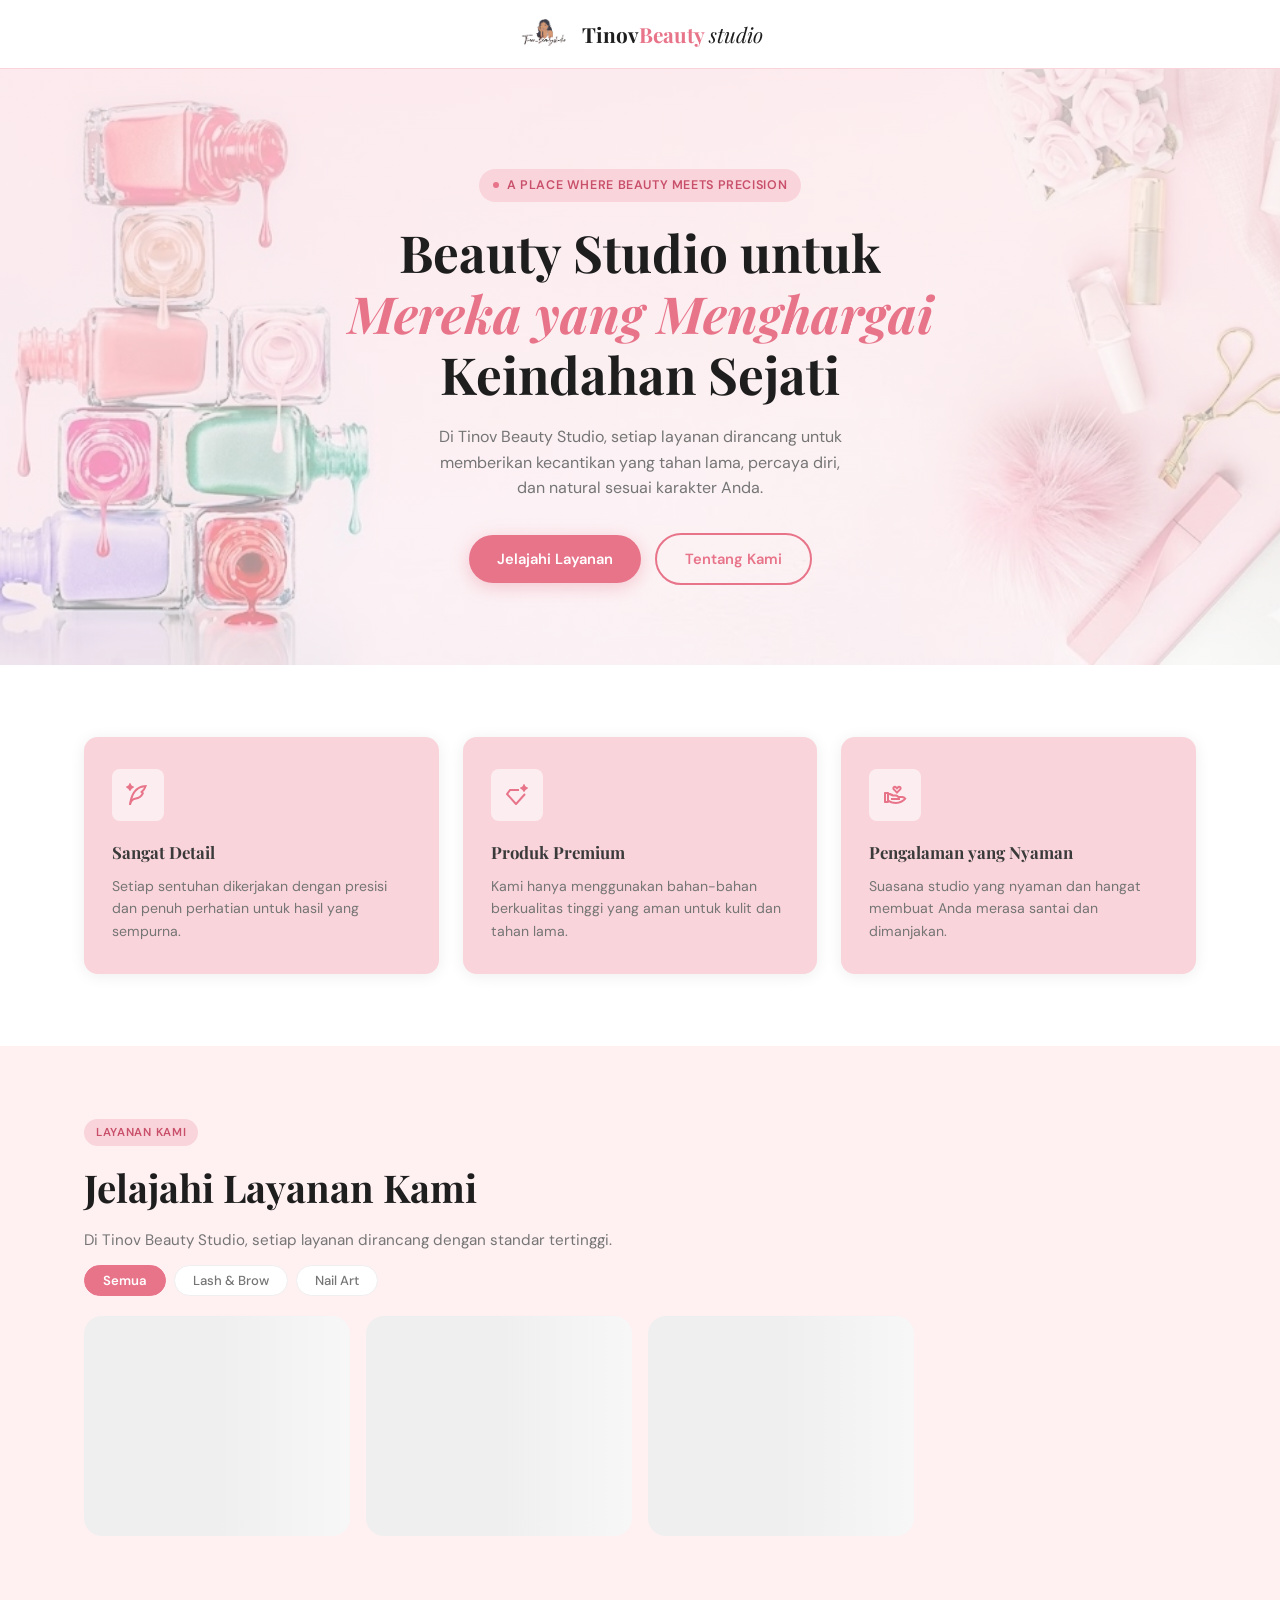
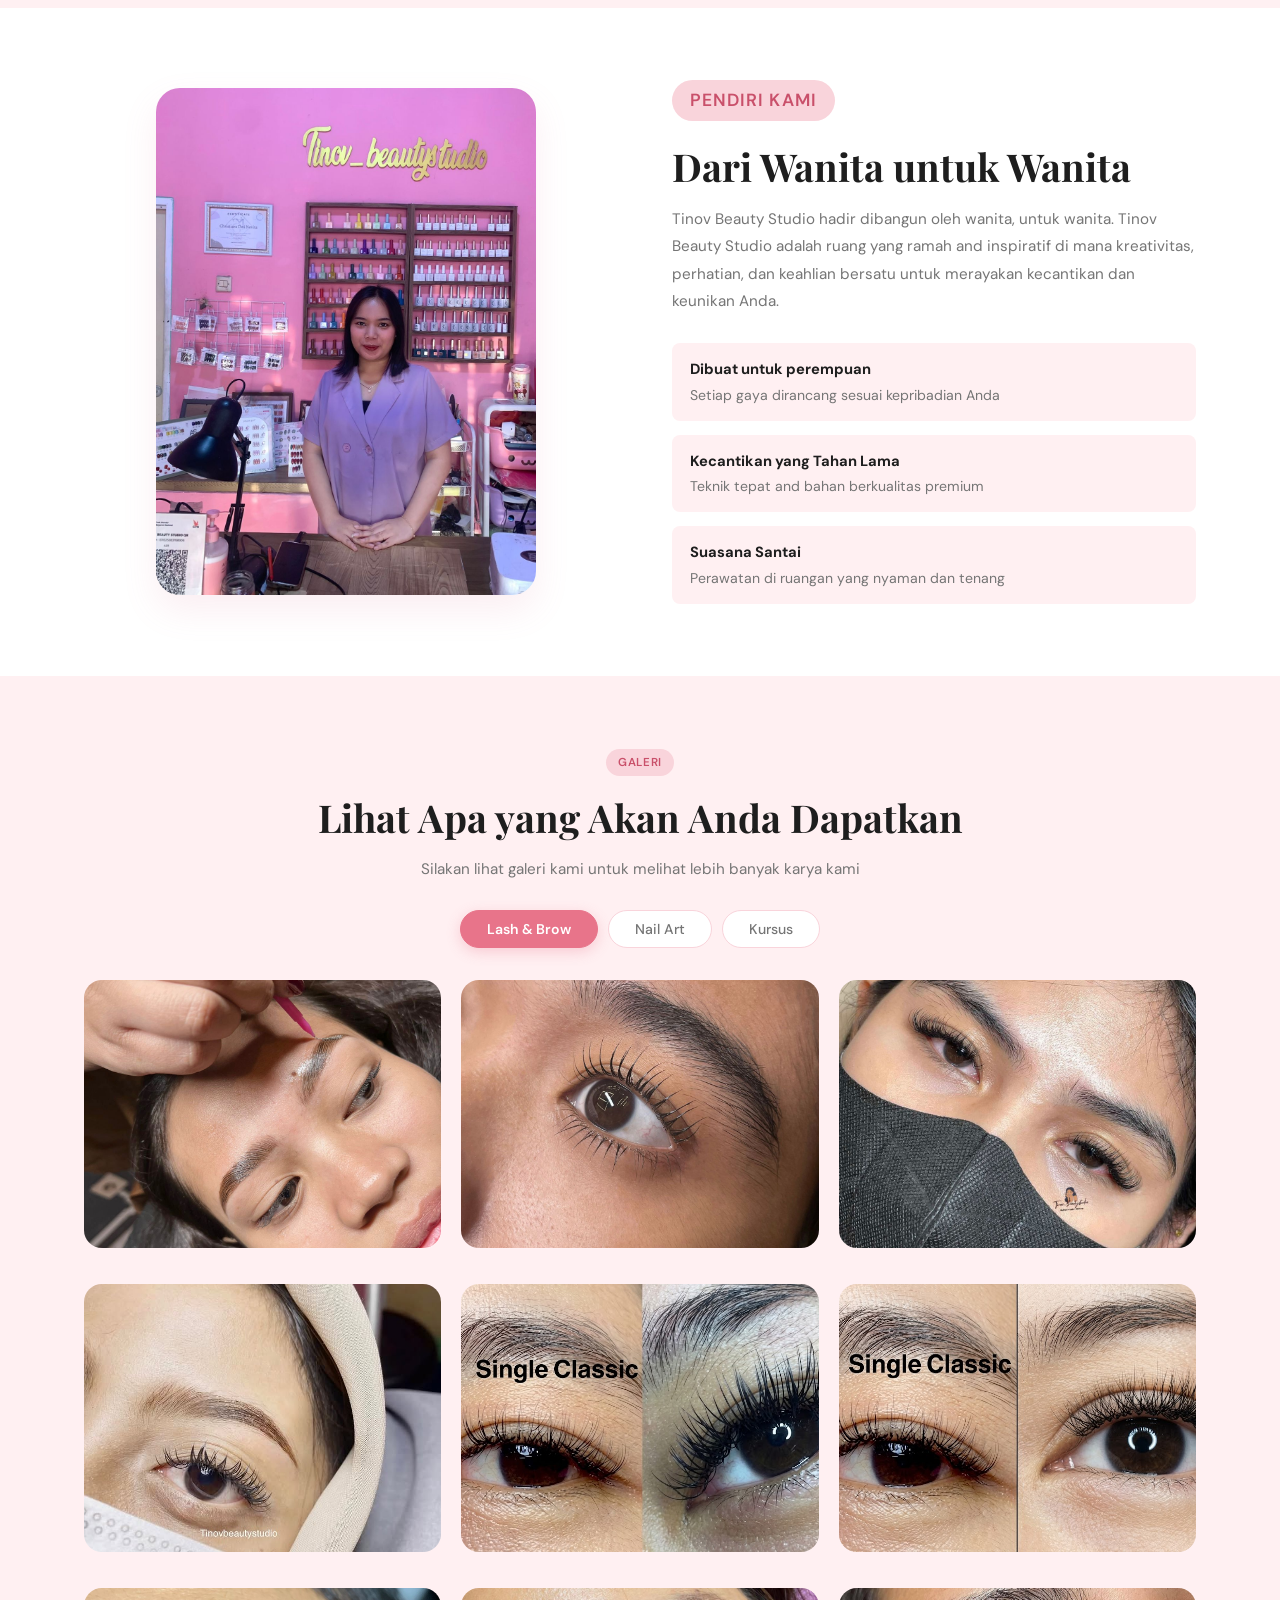
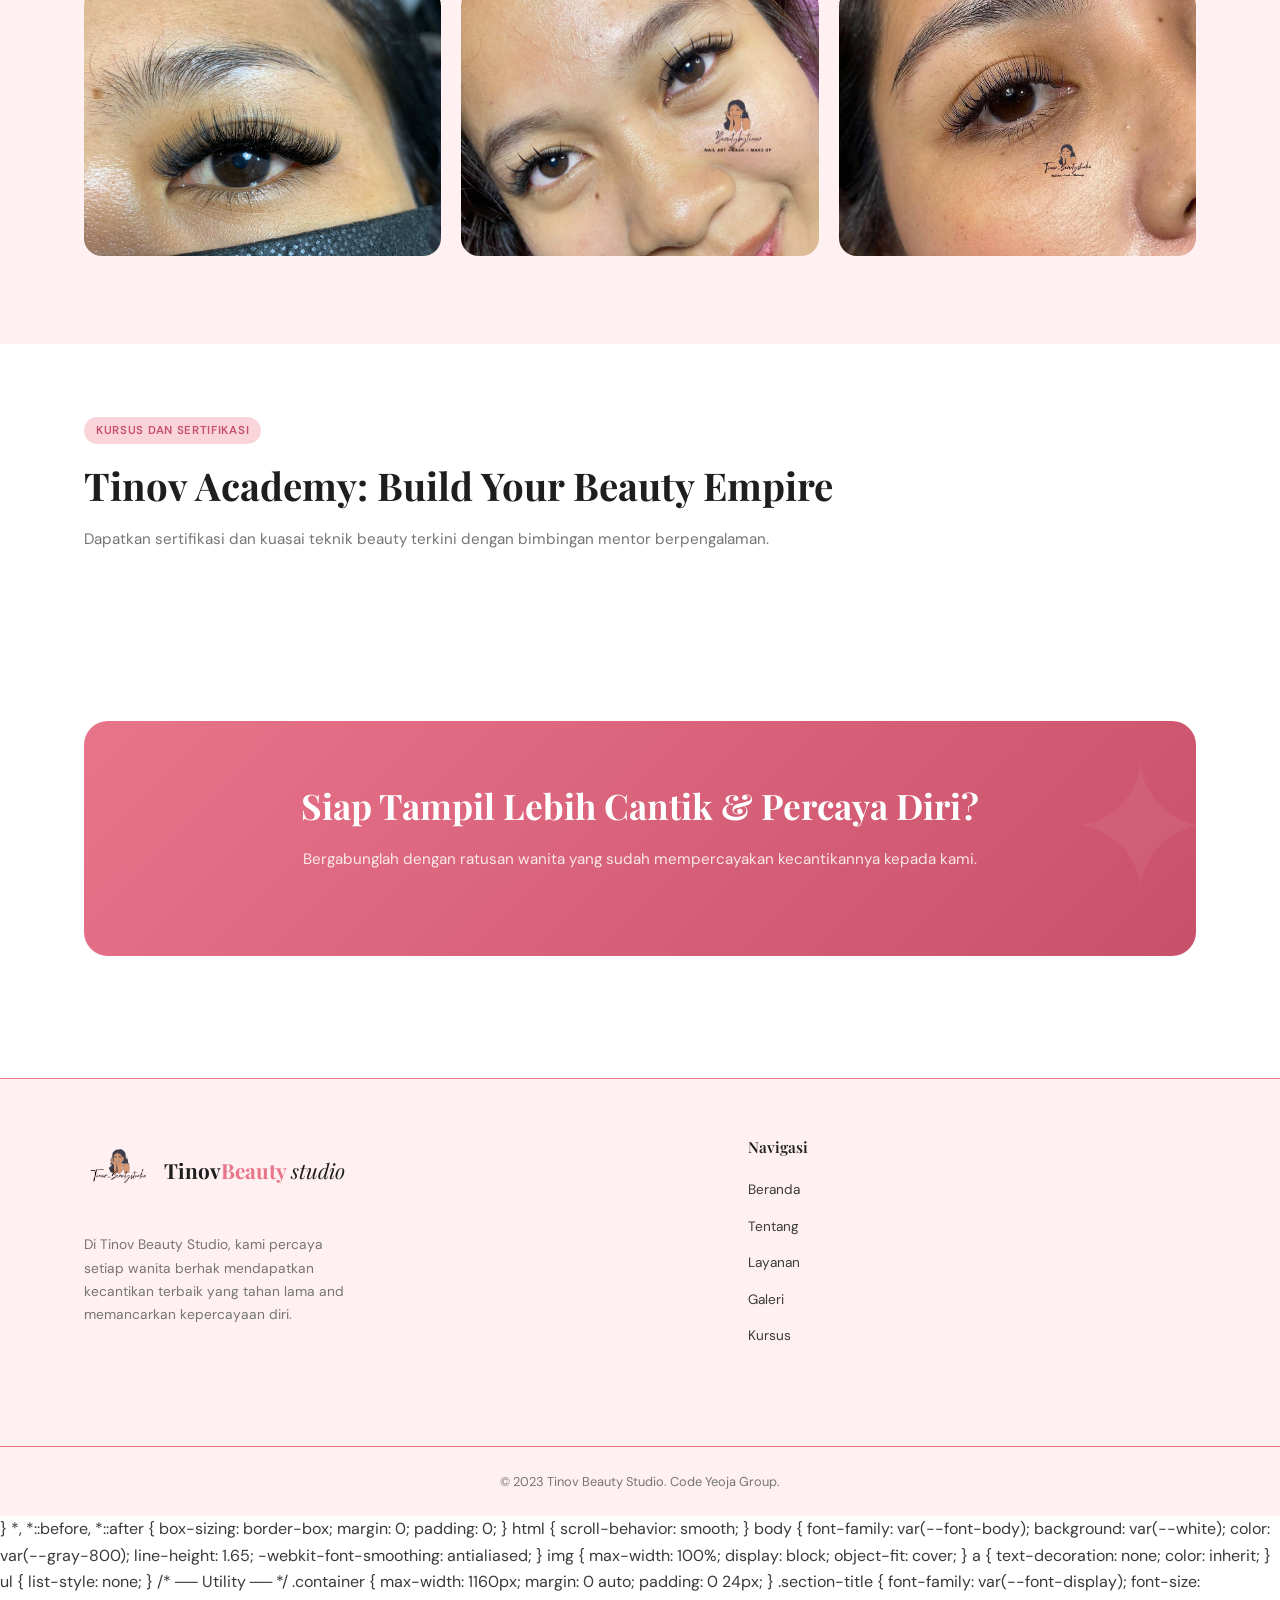
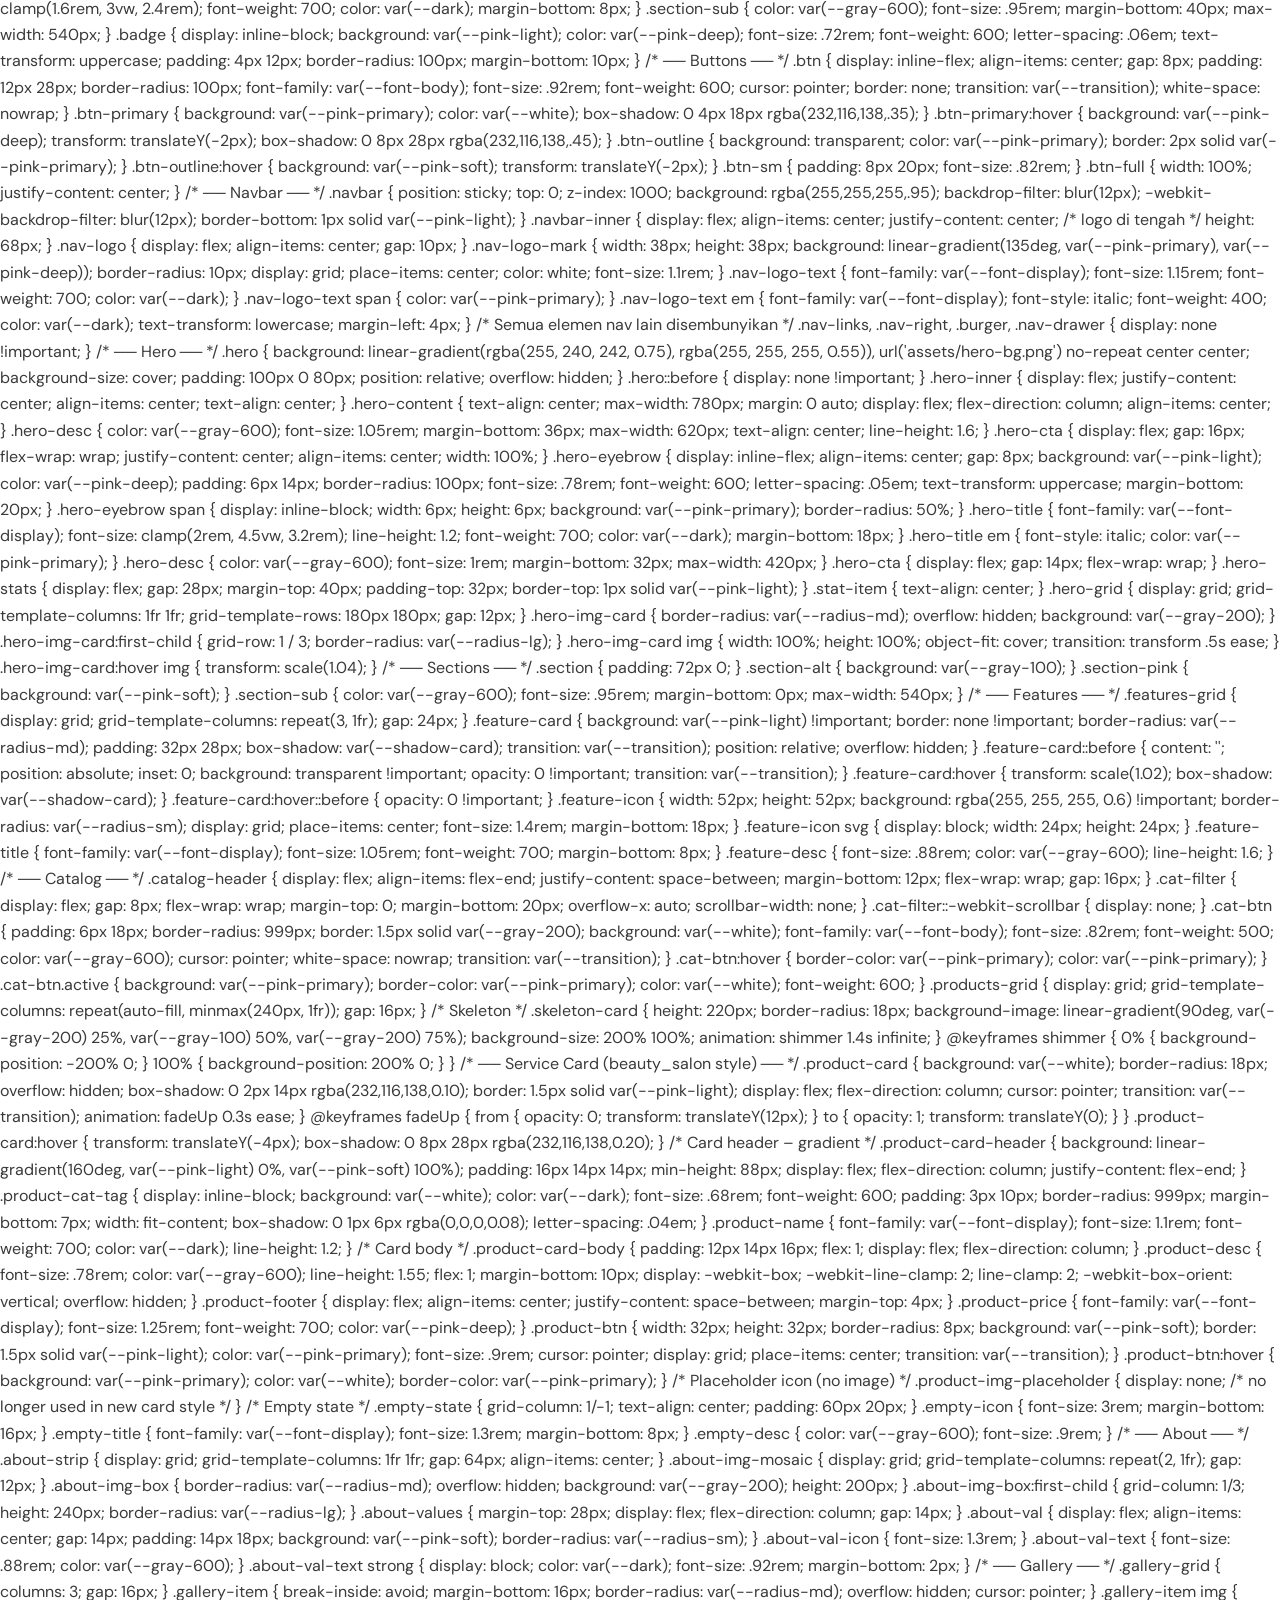
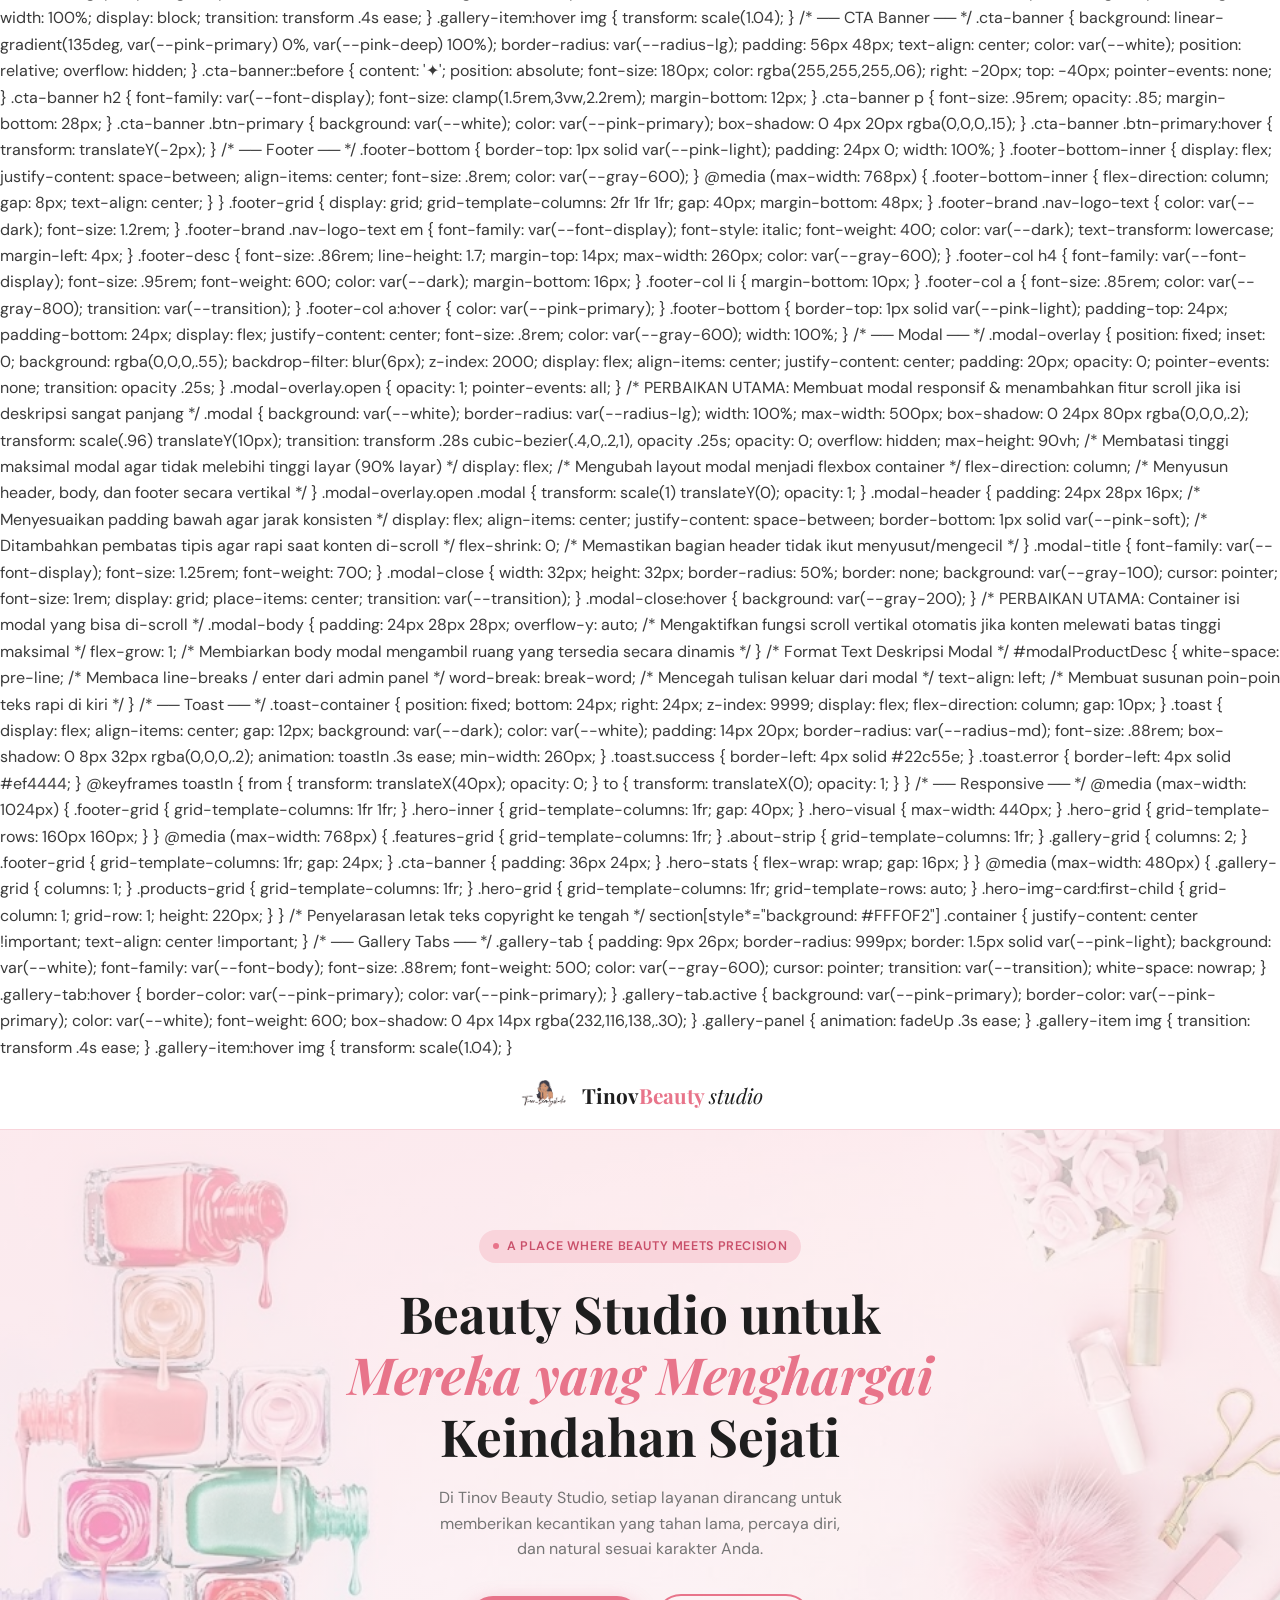
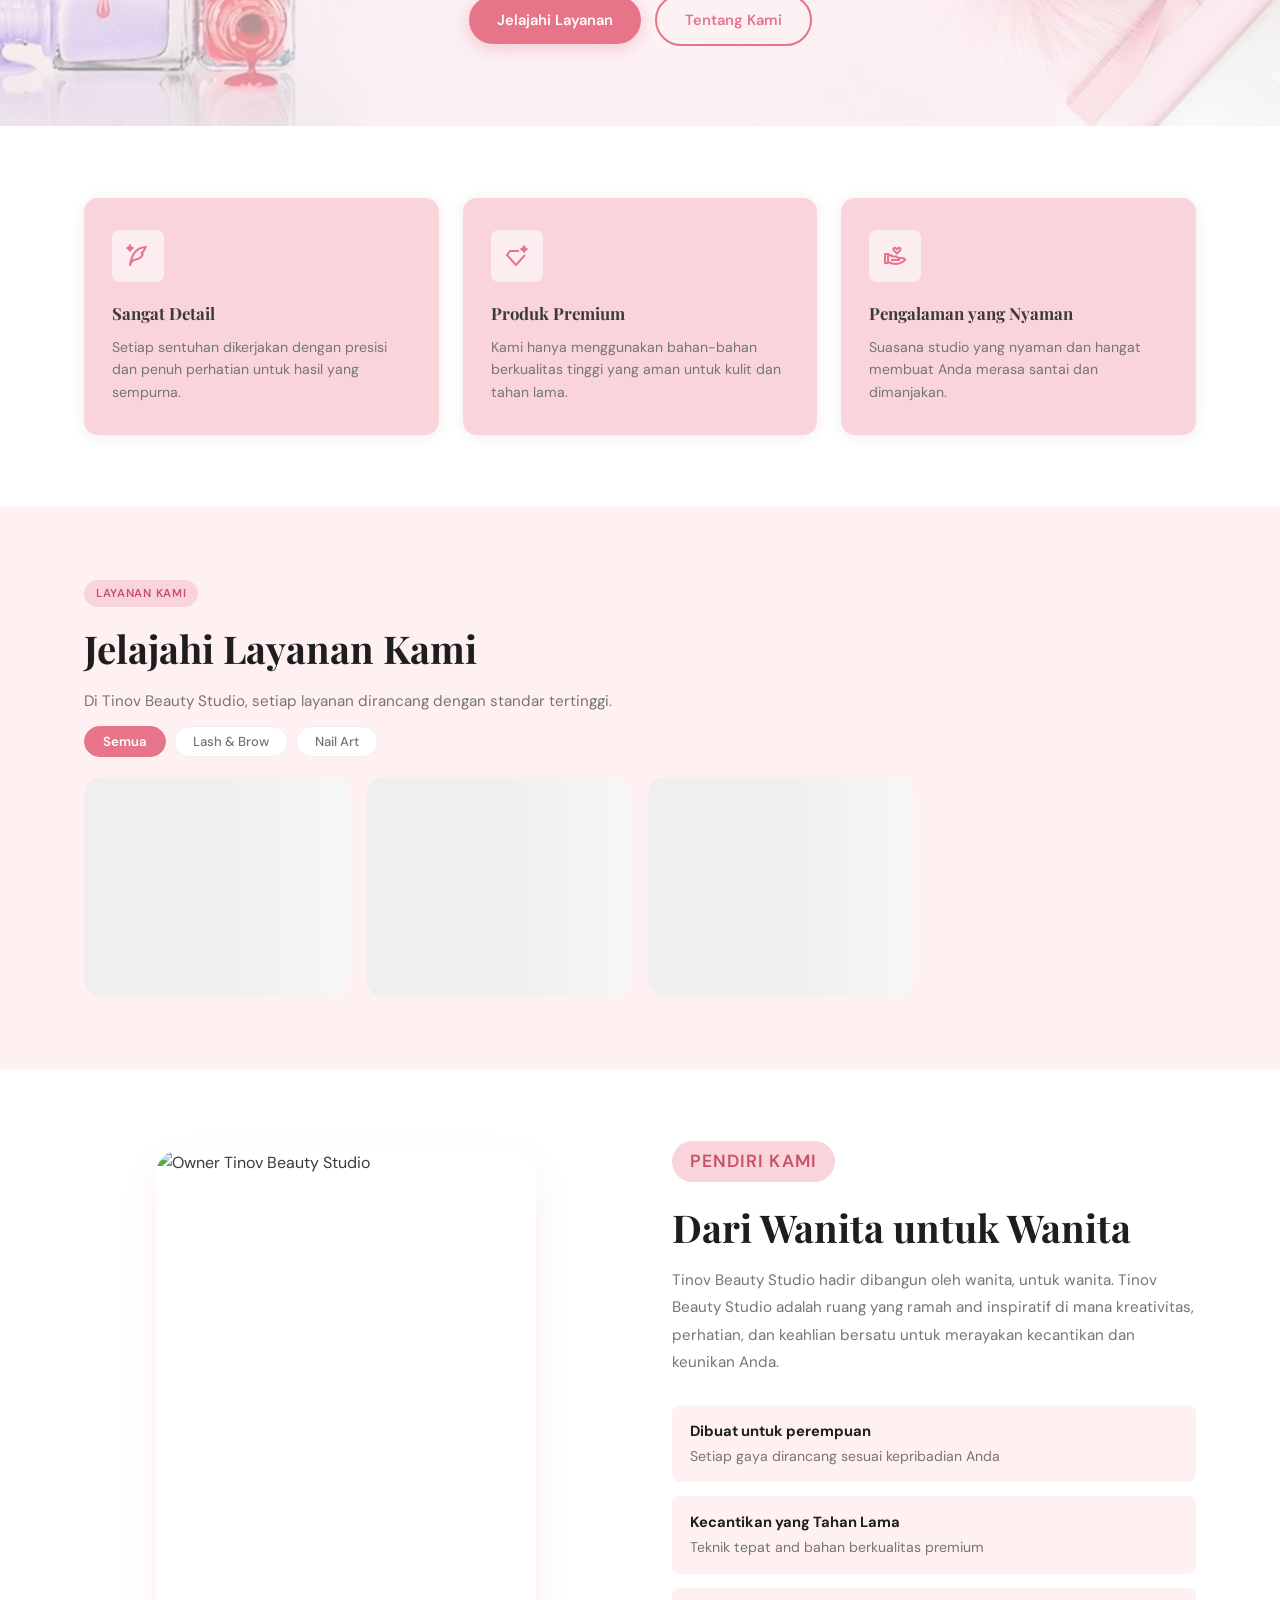
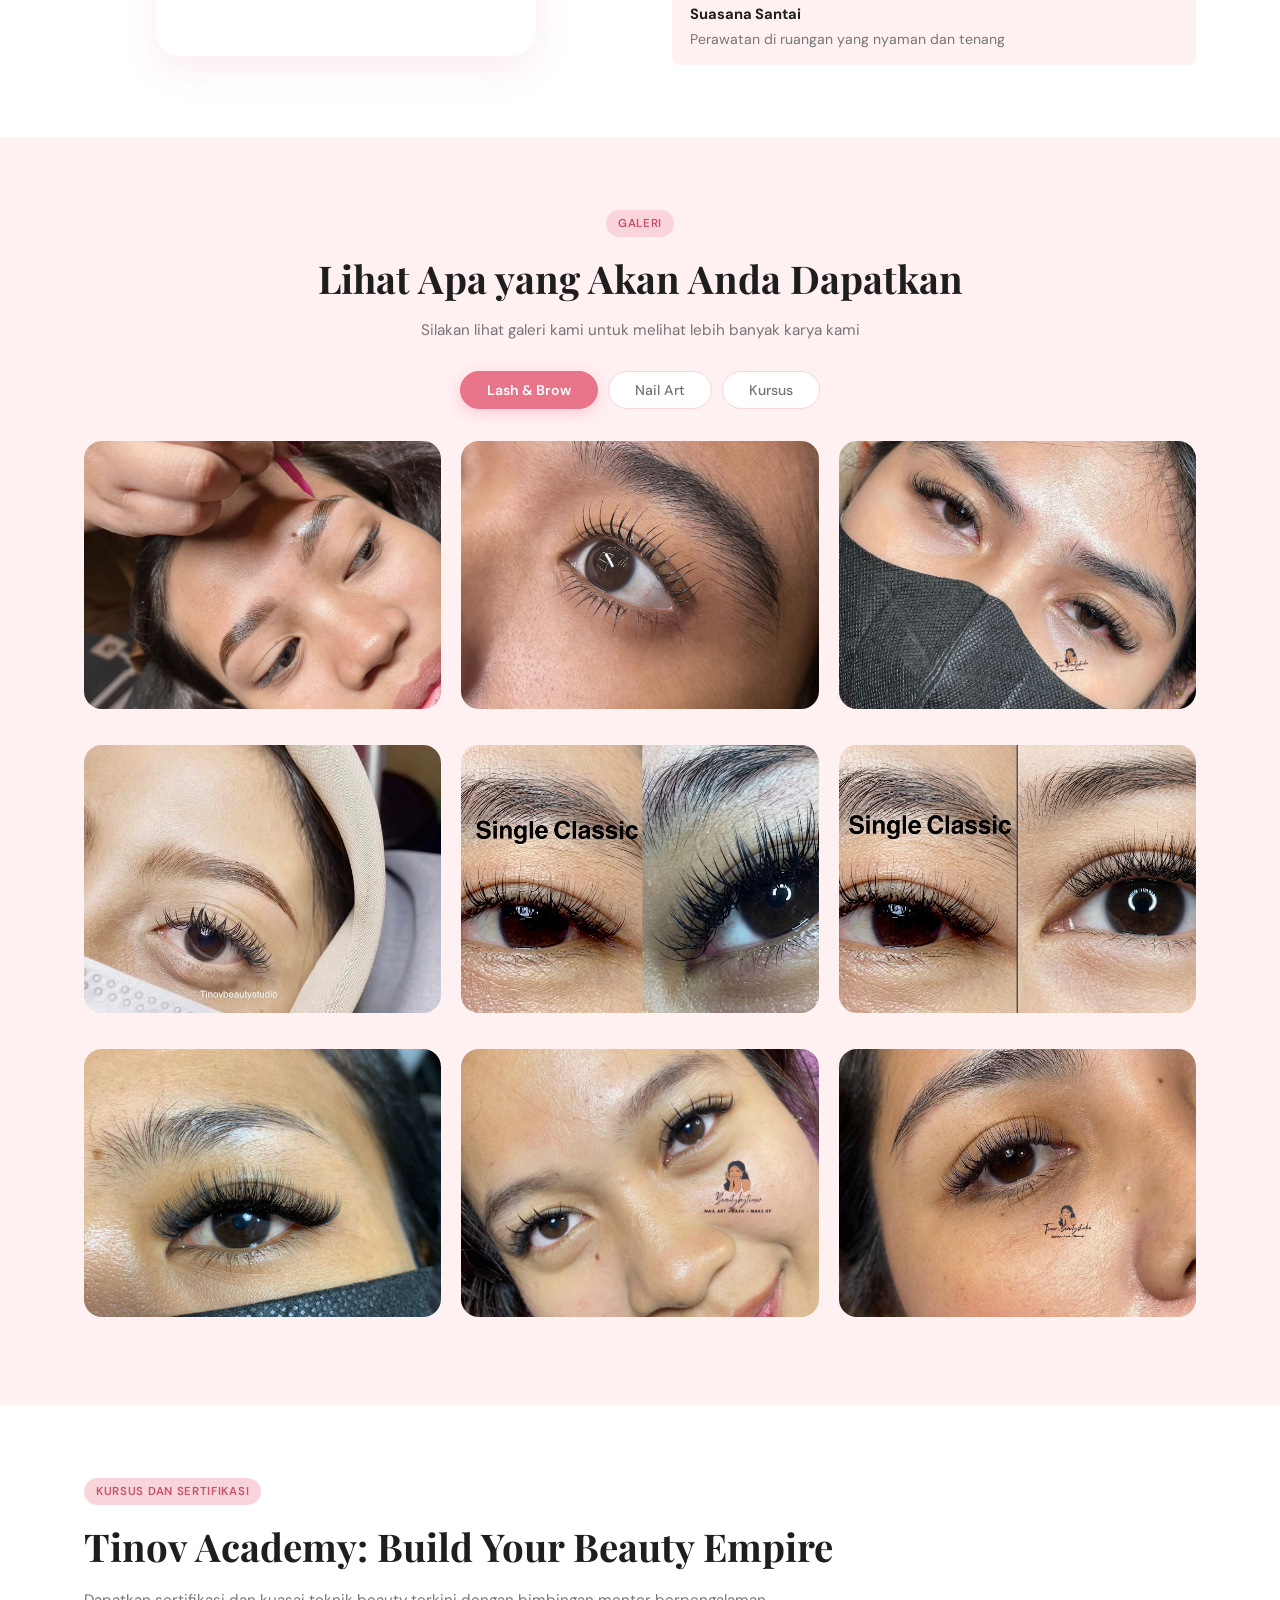
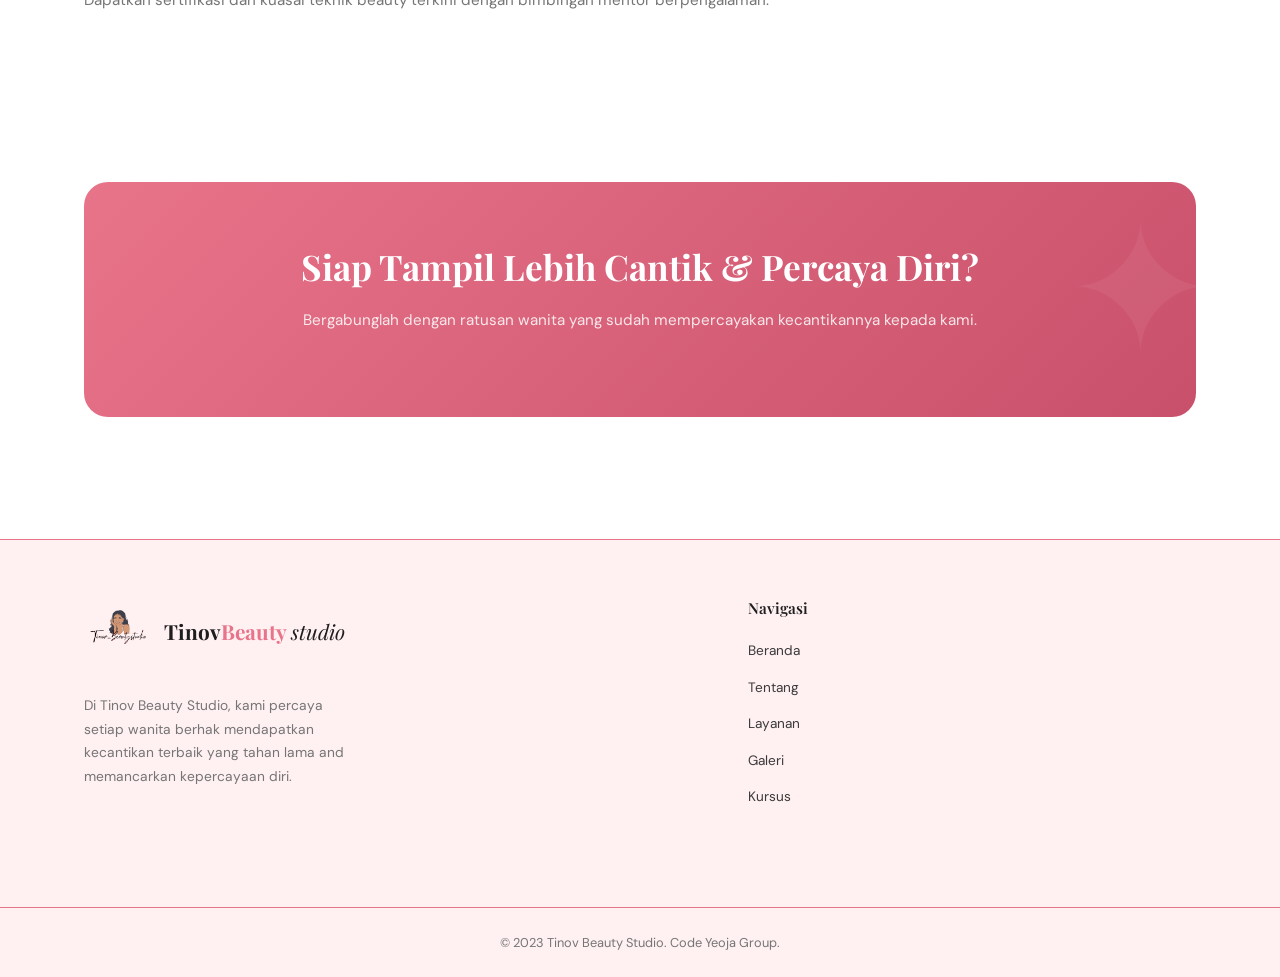
==== commit 2222f3b3: "Fix formatting of meta description tag in index.html" ====
--- a/tinov-beauty-v2/index.html
+++ b/tinov-beauty-v2/index.html
@@ -4,7 +4,7 @@
   <meta charset="UTF-8"/>
   <meta name="viewport" content="width=device-width, initial-scale=1.0"/>
   <title>Tinov Beauty Studio – Salon &amp; Beauty Catalog</title>
-  <meta name="description" content="Tinov Beauty Studio – layanan lash, brow, nail art premium."/>
+  <meta name="description" content="Tinov Beauty Studio – layanan lash, brow, nail art premium."/> 
   <link rel="icon" href="data:image/svg+xml,<svg xmlns='http://www.w3.org/2000/svg' viewBox='0 0 100 100'><text y='.9em' font-size='90'>💄</text></svg>"/>
   <link rel="preconnect" href="https://fonts.googleapis.com"/>
   <link rel="preconnect" href="https://fonts.gstatic.com" crossorigin"/>
